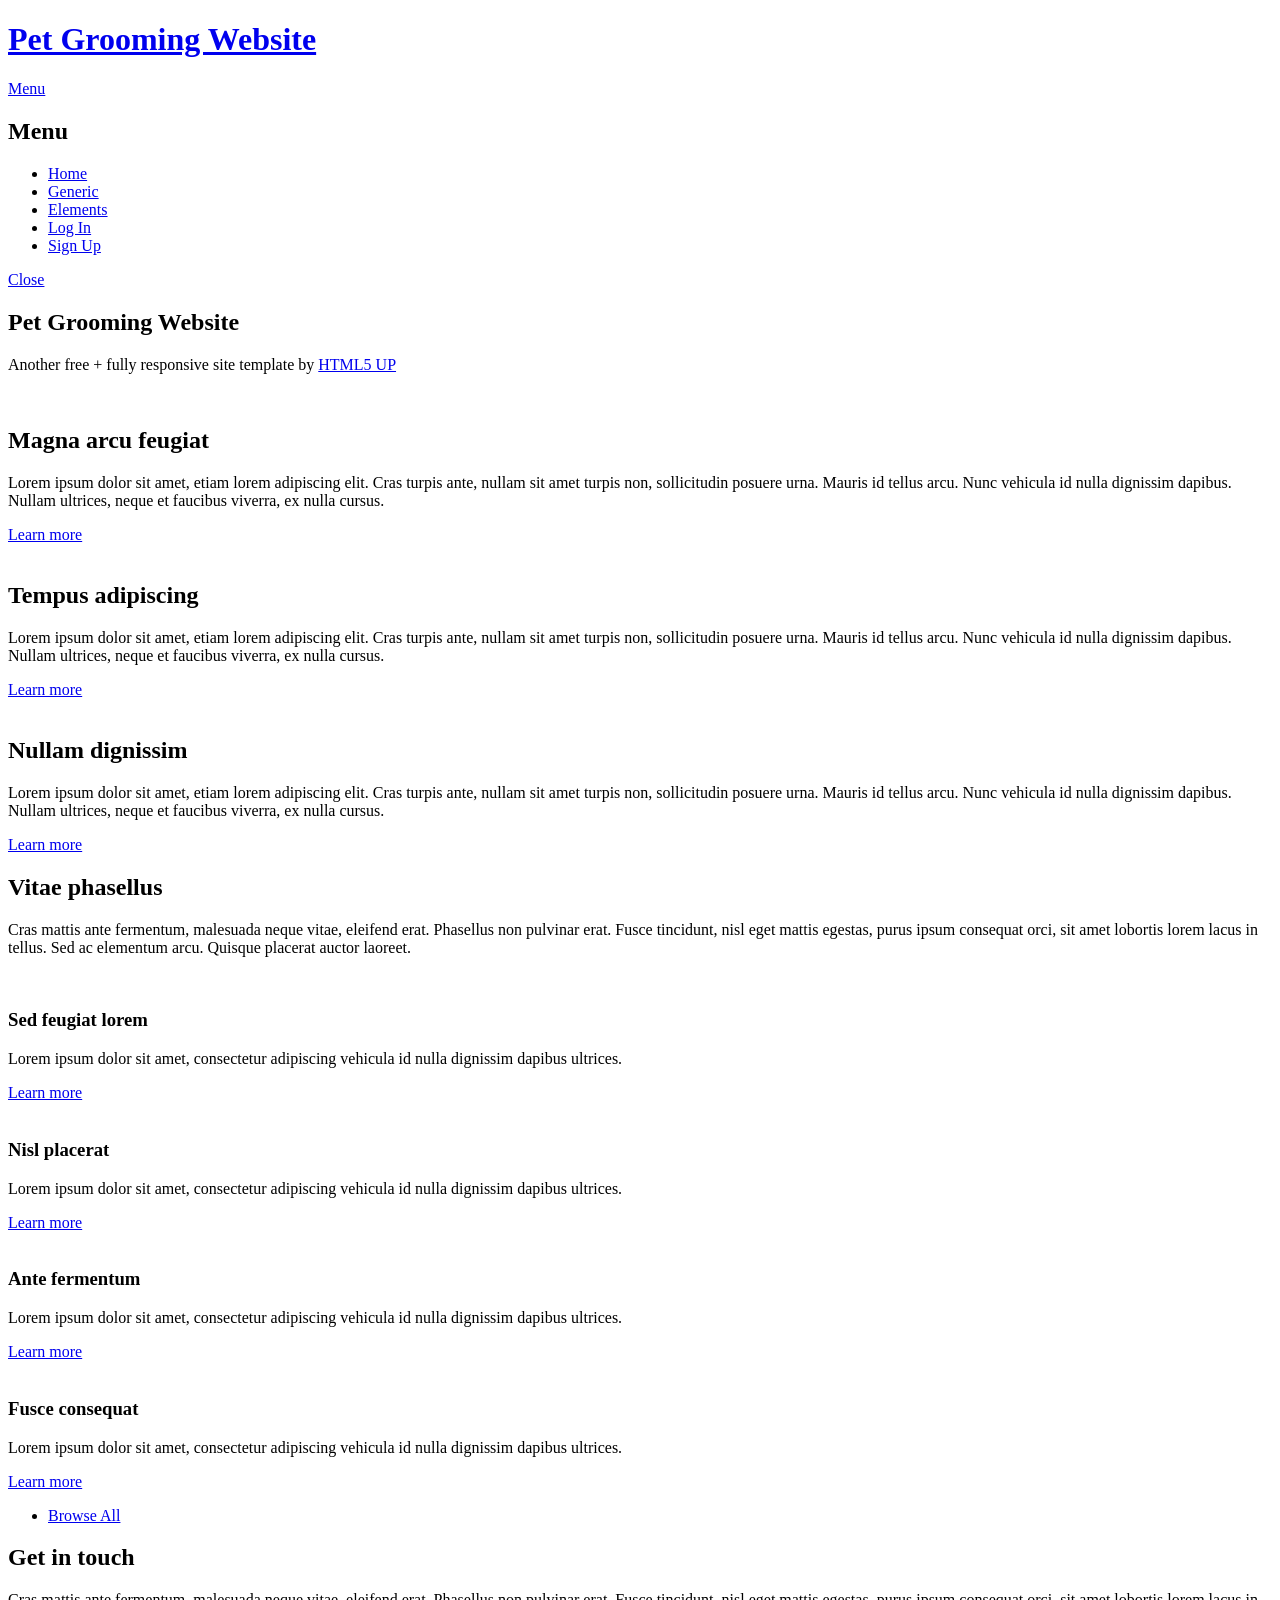
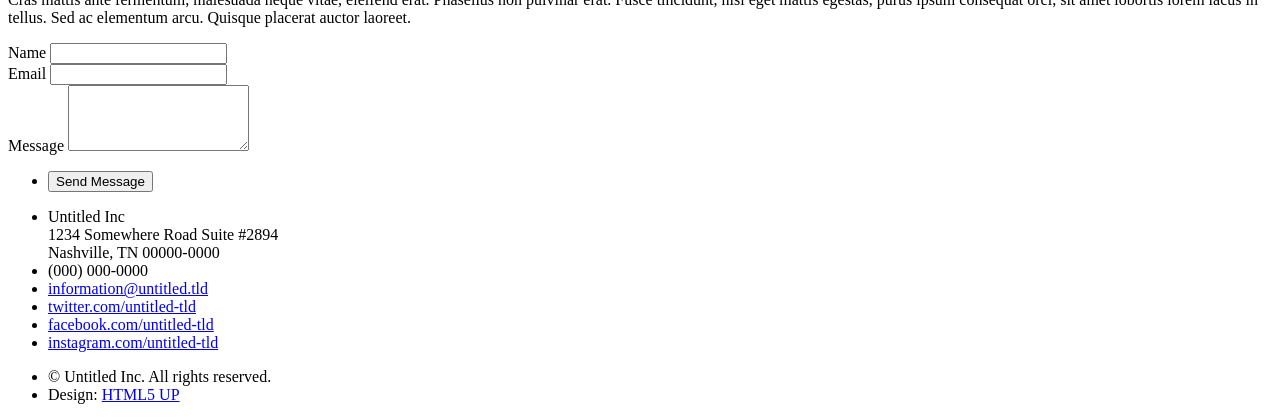
==== index.html @ aaccf882 "changing website from golf blog to pet grooming" ====
<!DOCTYPE HTML>
<!--
	Solid State by HTML5 UP
	html5up.net | @ajlkn
	Free for personal and commercial use under the CCA 3.0 license (html5up.net/license)
-->
<html>
	<head>
		<title>Pet Grooming Website</title>
		<meta charset="utf-8" />
		<meta name="viewport" content="width=device-width, initial-scale=1, user-scalable=no" />
		<link rel="stylesheet" href="assets/css/main.css" />
		<noscript><link rel="stylesheet" href="assets/css/noscript.css" /></noscript>
	</head>
	<body class="is-preload">

		<!-- Page Wrapper -->
			<div id="page-wrapper">

				<!-- Header -->
					<header id="header" class="alt">
						<h1><a href="index.html">Pet Grooming Website</a></h1>
						<nav>
							<a href="#menu">Menu</a>
						</nav>
					</header>

				<!-- Menu -->
					<nav id="menu">
						<div class="inner">
							<h2>Menu</h2>
							<ul class="links">
								<li><a href="index.html">Home</a></li>
								<li><a href="generic.html">Generic</a></li>
								<li><a href="elements.html">Elements</a></li>
								<li><a href="#">Log In</a></li>
								<li><a href="#">Sign Up</a></li>
							</ul>
							<a href="#" class="close">Close</a>
						</div>
					</nav>

				<!-- Banner -->
					<section id="banner">
						<div class="inner">
							<div class="logo"><span class="icon fa-gem"></span></div>
							<h2>Pet Grooming Website</h2>
							<p>Another free + fully responsive site template by <a href="http://html5up.net">HTML5 UP</a></p>
						</div>
					</section>

				<!-- Wrapper -->
					<section id="wrapper">

						<!-- One -->
							<section id="one" class="wrapper spotlight style1">
								<div class="inner">
									<a href="#" class="image"><img src="images/pic01.jpg" alt="" /></a>
									<div class="content">
										<h2 class="major">Magna arcu feugiat</h2>
										<p>Lorem ipsum dolor sit amet, etiam lorem adipiscing elit. Cras turpis ante, nullam sit amet turpis non, sollicitudin posuere urna. Mauris id tellus arcu. Nunc vehicula id nulla dignissim dapibus. Nullam ultrices, neque et faucibus viverra, ex nulla cursus.</p>
										<a href="#" class="special">Learn more</a>
									</div>
								</div>
							</section>

						<!-- Two -->
							<section id="two" class="wrapper alt spotlight style2">
								<div class="inner">
									<a href="#" class="image"><img src="images/pic02.jpg" alt="" /></a>
									<div class="content">
										<h2 class="major">Tempus adipiscing</h2>
										<p>Lorem ipsum dolor sit amet, etiam lorem adipiscing elit. Cras turpis ante, nullam sit amet turpis non, sollicitudin posuere urna. Mauris id tellus arcu. Nunc vehicula id nulla dignissim dapibus. Nullam ultrices, neque et faucibus viverra, ex nulla cursus.</p>
										<a href="#" class="special">Learn more</a>
									</div>
								</div>
							</section>

						<!-- Three -->
							<section id="three" class="wrapper spotlight style3">
								<div class="inner">
									<a href="#" class="image"><img src="images/pic03.jpg" alt="" /></a>
									<div class="content">
										<h2 class="major">Nullam dignissim</h2>
										<p>Lorem ipsum dolor sit amet, etiam lorem adipiscing elit. Cras turpis ante, nullam sit amet turpis non, sollicitudin posuere urna. Mauris id tellus arcu. Nunc vehicula id nulla dignissim dapibus. Nullam ultrices, neque et faucibus viverra, ex nulla cursus.</p>
										<a href="#" class="special">Learn more</a>
									</div>
								</div>
							</section>

						<!-- Four -->
							<section id="four" class="wrapper alt style1">
								<div class="inner">
									<h2 class="major">Vitae phasellus</h2>
									<p>Cras mattis ante fermentum, malesuada neque vitae, eleifend erat. Phasellus non pulvinar erat. Fusce tincidunt, nisl eget mattis egestas, purus ipsum consequat orci, sit amet lobortis lorem lacus in tellus. Sed ac elementum arcu. Quisque placerat auctor laoreet.</p>
									<section class="features">
										<article>
											<a href="#" class="image"><img src="images/pic04.jpg" alt="" /></a>
											<h3 class="major">Sed feugiat lorem</h3>
											<p>Lorem ipsum dolor sit amet, consectetur adipiscing vehicula id nulla dignissim dapibus ultrices.</p>
											<a href="#" class="special">Learn more</a>
										</article>
										<article>
											<a href="#" class="image"><img src="images/pic05.jpg" alt="" /></a>
											<h3 class="major">Nisl placerat</h3>
											<p>Lorem ipsum dolor sit amet, consectetur adipiscing vehicula id nulla dignissim dapibus ultrices.</p>
											<a href="#" class="special">Learn more</a>
										</article>
										<article>
											<a href="#" class="image"><img src="images/pic06.jpg" alt="" /></a>
											<h3 class="major">Ante fermentum</h3>
											<p>Lorem ipsum dolor sit amet, consectetur adipiscing vehicula id nulla dignissim dapibus ultrices.</p>
											<a href="#" class="special">Learn more</a>
										</article>
										<article>
											<a href="#" class="image"><img src="images/pic07.jpg" alt="" /></a>
											<h3 class="major">Fusce consequat</h3>
											<p>Lorem ipsum dolor sit amet, consectetur adipiscing vehicula id nulla dignissim dapibus ultrices.</p>
											<a href="#" class="special">Learn more</a>
										</article>
									</section>
									<ul class="actions">
										<li><a href="#" class="button">Browse All</a></li>
									</ul>
								</div>
							</section>

					</section>

				<!-- Footer -->
					<section id="footer">
						<div class="inner">
							<h2 class="major">Get in touch</h2>
							<p>Cras mattis ante fermentum, malesuada neque vitae, eleifend erat. Phasellus non pulvinar erat. Fusce tincidunt, nisl eget mattis egestas, purus ipsum consequat orci, sit amet lobortis lorem lacus in tellus. Sed ac elementum arcu. Quisque placerat auctor laoreet.</p>
							<form method="post" action="#">
								<div class="fields">
									<div class="field">
										<label for="name">Name</label>
										<input type="text" name="name" id="name" />
									</div>
									<div class="field">
										<label for="email">Email</label>
										<input type="email" name="email" id="email" />
									</div>
									<div class="field">
										<label for="message">Message</label>
										<textarea name="message" id="message" rows="4"></textarea>
									</div>
								</div>
								<ul class="actions">
									<li><input type="submit" value="Send Message" /></li>
								</ul>
							</form>
							<ul class="contact">
								<li class="icon solid fa-home">
									Untitled Inc<br />
									1234 Somewhere Road Suite #2894<br />
									Nashville, TN 00000-0000
								</li>
								<li class="icon solid fa-phone">(000) 000-0000</li>
								<li class="icon solid fa-envelope"><a href="#">information@untitled.tld</a></li>
								<li class="icon brands fa-twitter"><a href="#">twitter.com/untitled-tld</a></li>
								<li class="icon brands fa-facebook-f"><a href="#">facebook.com/untitled-tld</a></li>
								<li class="icon brands fa-instagram"><a href="#">instagram.com/untitled-tld</a></li>
							</ul>
							<ul class="copyright">
								<li>&copy; Untitled Inc. All rights reserved.</li><li>Design: <a href="http://html5up.net">HTML5 UP</a></li>
							</ul>
						</div>
					</section>

			</div>

		<!-- Scripts -->
			<script src="assets/js/jquery.min.js"></script>
			<script src="assets/js/jquery.scrollex.min.js"></script>
			<script src="assets/js/browser.min.js"></script>
			<script src="assets/js/breakpoints.min.js"></script>
			<script src="assets/js/util.js"></script>
			<script src="assets/js/main.js"></script>

	</body>
</html>
---- assets/css/main.css ----
@import url(fontawesome-all.min.css);
@import url("https://fonts.googleapis.com/css?family=Raleway:200,700|Source+Sans+Pro:300,600,300italic,600italic");

/*
	Solid State by HTML5 UP
	html5up.net | @ajlkn
	Free for personal and commercial use under the CCA 3.0 license (html5up.net/license)
*/

html, body, div, span, applet, object,
iframe, h1, h2, h3, h4, h5, h6, p, blockquote,
pre, a, abbr, acronym, address, big, cite,
code, del, dfn, em, img, ins, kbd, q, s, samp,
small, strike, strong, sub, sup, tt, var, b,
u, i, center, dl, dt, dd, ol, ul, li, fieldset,
form, label, legend, table, caption, tbody,
tfoot, thead, tr, th, td, article, aside,
canvas, details, embed, figure, figcaption,
footer, header, hgroup, menu, nav, output, ruby,
section, summary, time, mark, audio, video {
	margin: 0;
	padding: 0;
	border: 0;
	font-size: 100%;
	font: inherit;
	vertical-align: baseline;}

article, aside, details, figcaption, figure,
footer, header, hgroup, menu, nav, section {
	display: block;}

body {
	line-height: 1;
}

ol, ul {
	list-style: none;
}

blockquote, q {
	quotes: none;
}

	blockquote:before, blockquote:after, q:before, q:after {
		content: '';
		content: none;
	}

table {
	border-collapse: collapse;
	border-spacing: 0;
}

body {
	-webkit-text-size-adjust: none;
}

mark {
	background-color: transparent;
	color: inherit;
}

input::-moz-focus-inner {
	border: 0;
	padding: 0;
}

input, select, textarea {
	-moz-appearance: none;
	-webkit-appearance: none;
	-ms-appearance: none;
	appearance: none;
}

/* Basic */

	@-ms-viewport {
		width: device-width;
	}

	body {
		-ms-overflow-style: scrollbar;
	}

	@media screen and (max-width: 480px) {

		html, body {
			min-width: 320px;
		}

	}

	html {
		box-sizing: border-box;
	}

	*, *:before, *:after {
		box-sizing: inherit;
	}

	body {
		background-color: #2e3141;
		background-image: linear-gradient(to top, rgba(46, 49, 65, 0.8), rgba(46, 49, 65, 0.8)), url("../../images/bg.jpg");
		background-size: auto, cover;
		background-attachment: fixed, fixed;
		background-position: center, center;
	}

		body.is-preload *, body.is-preload *:before, body.is-preload *:after {
			-moz-animation: none !important;
			-webkit-animation: none !important;
			-ms-animation: none !important;
			animation: none !important;
			-moz-transition: none !important;
			-webkit-transition: none !important;
			-ms-transition: none !important;
			transition: none !important;
		}

/* Type */

	body, input, select, textarea {
		color: #ffffff;
		font-family: "Source Sans Pro", Helvetica, sans-serif;
		font-size: 16.5pt;
		font-weight: 300;
		line-height: 1.65;
	}

		@media screen and (max-width: 1680px) {

			body, input, select, textarea {
				font-size: 13pt;
			}

		}

		@media screen and (max-width: 1280px) {

			body, input, select, textarea {
				font-size: 12pt;
			}

		}

		@media screen and (max-width: 980px) {

			body, input, select, textarea {
				font-size: 12pt;
			}

		}

		@media screen and (max-width: 736px) {

			body, input, select, textarea {
				font-size: 12pt;
			}

		}

		@media screen and (max-width: 480px) {

			body, input, select, textarea {
				font-size: 12pt;
			}

		}

	a {
		-moz-transition: color 0.2s ease-in-out, border-bottom-color 0.2s ease-in-out;
		-webkit-transition: color 0.2s ease-in-out, border-bottom-color 0.2s ease-in-out;
		-ms-transition: color 0.2s ease-in-out, border-bottom-color 0.2s ease-in-out;
		transition: color 0.2s ease-in-out, border-bottom-color 0.2s ease-in-out;
		border-bottom: dotted 1px rgba(255, 255, 255, 0.35);
		color: #ffffff;
		text-decoration: none;
	}

		a:hover {
			border-bottom-color: transparent;
			color: #ffffff !important;
		}

		a.special:not(.button) {
			text-decoration: none;
			border-bottom: 0;
			display: block;
			font-family: Raleway, Helvetica, sans-serif;
			font-size: 0.8em;
			font-weight: 700;
			letter-spacing: 0.1em;
			margin: 0 0 2em 0;
			text-transform: uppercase;
		}

			a.special:not(.button):before {
				-moz-osx-font-smoothing: grayscale;
				-webkit-font-smoothing: antialiased;
				display: inline-block;
				font-style: normal;
				font-variant: normal;
				text-rendering: auto;
				line-height: 1;
				text-transform: none !important;
				font-family: 'Font Awesome 5 Free';
				font-weight: 900;
			}

			a.special:not(.button):before {
				-moz-transition: background-color 0.2s ease-in-out;
				-webkit-transition: background-color 0.2s ease-in-out;
				-ms-transition: background-color 0.2s ease-in-out;
				transition: background-color 0.2s ease-in-out;
				border-radius: 100%;
				border: solid 2px rgba(255, 255, 255, 0.125);
				content: '\f105';
				display: inline-block;
				font-size: 1.25em;
				height: 2em;
				line-height: 1.75em;
				margin-right: 0.85em;
				text-align: center;
				text-indent: 0.15em;
				vertical-align: middle;
				width: 2em;
			}

			a.special:not(.button):hover:before {
				background-color: rgba(255, 255, 255, 0.025);
			}

			a.special:not(.button):active:before {
				background-color: rgba(255, 255, 255, 0.075);
			}

	strong, b {
		color: #ffffff;
		font-weight: 600;
	}

	em, i {
		font-style: italic;
	}

	p {
		margin: 0 0 2em 0;
	}

	h1, h2, h3, h4, h5, h6 {
		color: #ffffff;
		font-family: Raleway, Helvetica, sans-serif;
		font-weight: 700;
		letter-spacing: 0.1em;
		margin: 0 0 1em 0;
		text-transform: uppercase;
	}

		h1 a, h2 a, h3 a, h4 a, h5 a, h6 a {
			color: inherit;
			text-decoration: none;
			border-bottom: 0;
		}

		h1 span, h2 span, h3 span, h4 span, h5 span, h6 span {
			font-weight: 200;
		}

		h1.major, h2.major, h3.major, h4.major, h5.major, h6.major {
			padding-bottom: 1em;
			border-bottom: solid 2px rgba(255, 255, 255, 0.125);
		}

	h2 {
		font-size: 1.2em;
	}

	h3 {
		font-size: 0.9em;
	}

	h4 {
		font-size: 0.7em;
	}

	h5 {
		font-size: 0.7em;
	}

	h6 {
		font-size: 0.7em;
	}

	@media screen and (max-width: 736px) {

		h2 {
			font-size: 1em;
		}

		h3 {
			font-size: 0.8em;
		}

	}

	sub {
		font-size: 0.8em;
		position: relative;
		top: 0.5em;
	}

	sup {
		font-size: 0.8em;
		position: relative;
		top: -0.5em;
	}

	blockquote {
		border-left: solid 4px rgba(255, 255, 255, 0.125);
		font-style: italic;
		margin: 0 0 2em 0;
		padding: 0.5em 0 0.5em 2em;
	}

	code {
		background: rgba(255, 255, 255, 0.025);
		border-radius: 5px;
		border: solid 2px rgba(255, 255, 255, 0.125);
		font-family: "Courier New", monospace;
		font-size: 0.9em;
		margin: 0 0.25em;
		padding: 0.25em 0.65em;
	}

	pre {
		-webkit-overflow-scrolling: touch;
		font-family: "Courier New", monospace;
		font-size: 0.9em;
		margin: 0 0 2em 0;
	}

		pre code {
			display: block;
			line-height: 1.75em;
			padding: 1em 1.5em;
			overflow-x: auto;
		}

	hr {
		border: 0;
		border-bottom: solid 2px rgba(255, 255, 255, 0.125);
		margin: 2.5em 0;
	}

		hr.major {
			margin: 4em 0;
		}

	.align-left {
		text-align: left;
	}

	.align-center {
		text-align: center;
	}

	.align-right {
		text-align: right;
	}

/* Row */

	.row {
		display: flex;
		flex-wrap: wrap;
		box-sizing: border-box;
		align-items: stretch;
	}

		.row > * {
			box-sizing: border-box;
		}

		.row.gtr-uniform > * > :last-child {
			margin-bottom: 0;
		}

		.row.aln-left {
			justify-content: flex-start;
		}

		.row.aln-center {
			justify-content: center;
		}

		.row.aln-right {
			justify-content: flex-end;
		}

		.row.aln-top {
			align-items: flex-start;
		}

		.row.aln-middle {
			align-items: center;
		}

		.row.aln-bottom {
			align-items: flex-end;
		}

		.row > .imp {
			order: -1;
		}

		.row > .col-1 {
			width: 8.33333%;
		}

		.row > .off-1 {
			margin-left: 8.33333%;
		}

		.row > .col-2 {
			width: 16.66667%;
		}

		.row > .off-2 {
			margin-left: 16.66667%;
		}

		.row > .col-3 {
			width: 25%;
		}

		.row > .off-3 {
			margin-left: 25%;
		}

		.row > .col-4 {
			width: 33.33333%;
		}

		.row > .off-4 {
			margin-left: 33.33333%;
		}

		.row > .col-5 {
			width: 41.66667%;
		}

		.row > .off-5 {
			margin-left: 41.66667%;
		}

		.row > .col-6 {
			width: 50%;
		}

		.row > .off-6 {
			margin-left: 50%;
		}

		.row > .col-7 {
			width: 58.33333%;
		}

		.row > .off-7 {
			margin-left: 58.33333%;
		}

		.row > .col-8 {
			width: 66.66667%;
		}

		.row > .off-8 {
			margin-left: 66.66667%;
		}

		.row > .col-9 {
			width: 75%;
		}

		.row > .off-9 {
			margin-left: 75%;
		}

		.row > .col-10 {
			width: 83.33333%;
		}

		.row > .off-10 {
			margin-left: 83.33333%;
		}

		.row > .col-11 {
			width: 91.66667%;
		}

		.row > .off-11 {
			margin-left: 91.66667%;
		}

		.row > .col-12 {
			width: 100%;
		}

		.row > .off-12 {
			margin-left: 100%;
		}

		.row.gtr-0 {
			margin-top: 0;
			margin-left: 0em;
		}

			.row.gtr-0 > * {
				padding: 0 0 0 0em;
			}

			.row.gtr-0.gtr-uniform {
				margin-top: 0em;
			}

				.row.gtr-0.gtr-uniform > * {
					padding-top: 0em;
				}

		.row.gtr-25 {
			margin-top: 0;
			margin-left: -0.4375em;
		}

			.row.gtr-25 > * {
				padding: 0 0 0 0.4375em;
			}

			.row.gtr-25.gtr-uniform {
				margin-top: -0.4375em;
			}

				.row.gtr-25.gtr-uniform > * {
					padding-top: 0.4375em;
				}

		.row.gtr-50 {
			margin-top: 0;
			margin-left: -0.875em;
		}

			.row.gtr-50 > * {
				padding: 0 0 0 0.875em;
			}

			.row.gtr-50.gtr-uniform {
				margin-top: -0.875em;
			}

				.row.gtr-50.gtr-uniform > * {
					padding-top: 0.875em;
				}

		.row {
			margin-top: 0;
			margin-left: -1.75em;
		}

			.row > * {
				padding: 0 0 0 1.75em;
			}

			.row.gtr-uniform {
				margin-top: -1.75em;
			}

				.row.gtr-uniform > * {
					padding-top: 1.75em;
				}

		.row.gtr-150 {
			margin-top: 0;
			margin-left: -2.625em;
		}

			.row.gtr-150 > * {
				padding: 0 0 0 2.625em;
			}

			.row.gtr-150.gtr-uniform {
				margin-top: -2.625em;
			}

				.row.gtr-150.gtr-uniform > * {
					padding-top: 2.625em;
				}

		.row.gtr-200 {
			margin-top: 0;
			margin-left: -3.5em;
		}

			.row.gtr-200 > * {
				padding: 0 0 0 3.5em;
			}

			.row.gtr-200.gtr-uniform {
				margin-top: -3.5em;
			}

				.row.gtr-200.gtr-uniform > * {
					padding-top: 3.5em;
				}

		@media screen and (max-width: 1680px) {

			.row {
				display: flex;
				flex-wrap: wrap;
				box-sizing: border-box;
				align-items: stretch;
			}

				.row > * {
					box-sizing: border-box;
				}

				.row.gtr-uniform > * > :last-child {
					margin-bottom: 0;
				}

				.row.aln-left {
					justify-content: flex-start;
				}

				.row.aln-center {
					justify-content: center;
				}

				.row.aln-right {
					justify-content: flex-end;
				}

				.row.aln-top {
					align-items: flex-start;
				}

				.row.aln-middle {
					align-items: center;
				}

				.row.aln-bottom {
					align-items: flex-end;
				}

				.row > .imp-xlarge {
					order: -1;
				}

				.row > .col-1-xlarge {
					width: 8.33333%;
				}

				.row > .off-1-xlarge {
					margin-left: 8.33333%;
				}

				.row > .col-2-xlarge {
					width: 16.66667%;
				}

				.row > .off-2-xlarge {
					margin-left: 16.66667%;
				}

				.row > .col-3-xlarge {
					width: 25%;
				}

				.row > .off-3-xlarge {
					margin-left: 25%;
				}

				.row > .col-4-xlarge {
					width: 33.33333%;
				}

				.row > .off-4-xlarge {
					margin-left: 33.33333%;
				}

				.row > .col-5-xlarge {
					width: 41.66667%;
				}

				.row > .off-5-xlarge {
					margin-left: 41.66667%;
				}

				.row > .col-6-xlarge {
					width: 50%;
				}

				.row > .off-6-xlarge {
					margin-left: 50%;
				}

				.row > .col-7-xlarge {
					width: 58.33333%;
				}

				.row > .off-7-xlarge {
					margin-left: 58.33333%;
				}

				.row > .col-8-xlarge {
					width: 66.66667%;
				}

				.row > .off-8-xlarge {
					margin-left: 66.66667%;
				}

				.row > .col-9-xlarge {
					width: 75%;
				}

				.row > .off-9-xlarge {
					margin-left: 75%;
				}

				.row > .col-10-xlarge {
					width: 83.33333%;
				}

				.row > .off-10-xlarge {
					margin-left: 83.33333%;
				}

				.row > .col-11-xlarge {
					width: 91.66667%;
				}

				.row > .off-11-xlarge {
					margin-left: 91.66667%;
				}

				.row > .col-12-xlarge {
					width: 100%;
				}

				.row > .off-12-xlarge {
					margin-left: 100%;
				}

				.row.gtr-0 {
					margin-top: 0;
					margin-left: 0em;
				}

					.row.gtr-0 > * {
						padding: 0 0 0 0em;
					}

					.row.gtr-0.gtr-uniform {
						margin-top: 0em;
					}

						.row.gtr-0.gtr-uniform > * {
							padding-top: 0em;
						}

				.row.gtr-25 {
					margin-top: 0;
					margin-left: -0.4375em;
				}

					.row.gtr-25 > * {
						padding: 0 0 0 0.4375em;
					}

					.row.gtr-25.gtr-uniform {
						margin-top: -0.4375em;
					}

						.row.gtr-25.gtr-uniform > * {
							padding-top: 0.4375em;
						}

				.row.gtr-50 {
					margin-top: 0;
					margin-left: -0.875em;
				}

					.row.gtr-50 > * {
						padding: 0 0 0 0.875em;
					}

					.row.gtr-50.gtr-uniform {
						margin-top: -0.875em;
					}

						.row.gtr-50.gtr-uniform > * {
							padding-top: 0.875em;
						}

				.row {
					margin-top: 0;
					margin-left: -1.75em;
				}

					.row > * {
						padding: 0 0 0 1.75em;
					}

					.row.gtr-uniform {
						margin-top: -1.75em;
					}

						.row.gtr-uniform > * {
							padding-top: 1.75em;
						}

				.row.gtr-150 {
					margin-top: 0;
					margin-left: -2.625em;
				}

					.row.gtr-150 > * {
						padding: 0 0 0 2.625em;
					}

					.row.gtr-150.gtr-uniform {
						margin-top: -2.625em;
					}

						.row.gtr-150.gtr-uniform > * {
							padding-top: 2.625em;
						}

				.row.gtr-200 {
					margin-top: 0;
					margin-left: -3.5em;
				}

					.row.gtr-200 > * {
						padding: 0 0 0 3.5em;
					}

					.row.gtr-200.gtr-uniform {
						margin-top: -3.5em;
					}

						.row.gtr-200.gtr-uniform > * {
							padding-top: 3.5em;
						}

		}

		@media screen and (max-width: 1280px) {

			.row {
				display: flex;
				flex-wrap: wrap;
				box-sizing: border-box;
				align-items: stretch;
			}

				.row > * {
					box-sizing: border-box;
				}

				.row.gtr-uniform > * > :last-child {
					margin-bottom: 0;
				}

				.row.aln-left {
					justify-content: flex-start;
				}

				.row.aln-center {
					justify-content: center;
				}

				.row.aln-right {
					justify-content: flex-end;
				}

				.row.aln-top {
					align-items: flex-start;
				}

				.row.aln-middle {
					align-items: center;
				}

				.row.aln-bottom {
					align-items: flex-end;
				}

				.row > .imp-large {
					order: -1;
				}

				.row > .col-1-large {
					width: 8.33333%;
				}

				.row > .off-1-large {
					margin-left: 8.33333%;
				}

				.row > .col-2-large {
					width: 16.66667%;
				}

				.row > .off-2-large {
					margin-left: 16.66667%;
				}

				.row > .col-3-large {
					width: 25%;
				}

				.row > .off-3-large {
					margin-left: 25%;
				}

				.row > .col-4-large {
					width: 33.33333%;
				}

				.row > .off-4-large {
					margin-left: 33.33333%;
				}

				.row > .col-5-large {
					width: 41.66667%;
				}

				.row > .off-5-large {
					margin-left: 41.66667%;
				}

				.row > .col-6-large {
					width: 50%;
				}

				.row > .off-6-large {
					margin-left: 50%;
				}

				.row > .col-7-large {
					width: 58.33333%;
				}

				.row > .off-7-large {
					margin-left: 58.33333%;
				}

				.row > .col-8-large {
					width: 66.66667%;
				}

				.row > .off-8-large {
					margin-left: 66.66667%;
				}

				.row > .col-9-large {
					width: 75%;
				}

				.row > .off-9-large {
					margin-left: 75%;
				}

				.row > .col-10-large {
					width: 83.33333%;
				}

				.row > .off-10-large {
					margin-left: 83.33333%;
				}

				.row > .col-11-large {
					width: 91.66667%;
				}

				.row > .off-11-large {
					margin-left: 91.66667%;
				}

				.row > .col-12-large {
					width: 100%;
				}

				.row > .off-12-large {
					margin-left: 100%;
				}

				.row.gtr-0 {
					margin-top: 0;
					margin-left: 0em;
				}

					.row.gtr-0 > * {
						padding: 0 0 0 0em;
					}

					.row.gtr-0.gtr-uniform {
						margin-top: 0em;
					}

						.row.gtr-0.gtr-uniform > * {
							padding-top: 0em;
						}

				.row.gtr-25 {
					margin-top: 0;
					margin-left: -0.4375em;
				}

					.row.gtr-25 > * {
						padding: 0 0 0 0.4375em;
					}

					.row.gtr-25.gtr-uniform {
						margin-top: -0.4375em;
					}

						.row.gtr-25.gtr-uniform > * {
							padding-top: 0.4375em;
						}

				.row.gtr-50 {
					margin-top: 0;
					margin-left: -0.875em;
				}

					.row.gtr-50 > * {
						padding: 0 0 0 0.875em;
					}

					.row.gtr-50.gtr-uniform {
						margin-top: -0.875em;
					}

						.row.gtr-50.gtr-uniform > * {
							padding-top: 0.875em;
						}

				.row {
					margin-top: 0;
					margin-left: -1.75em;
				}

					.row > * {
						padding: 0 0 0 1.75em;
					}

					.row.gtr-uniform {
						margin-top: -1.75em;
					}

						.row.gtr-uniform > * {
							padding-top: 1.75em;
						}

				.row.gtr-150 {
					margin-top: 0;
					margin-left: -2.625em;
				}

					.row.gtr-150 > * {
						padding: 0 0 0 2.625em;
					}

					.row.gtr-150.gtr-uniform {
						margin-top: -2.625em;
					}

						.row.gtr-150.gtr-uniform > * {
							padding-top: 2.625em;
						}

				.row.gtr-200 {
					margin-top: 0;
					margin-left: -3.5em;
				}

					.row.gtr-200 > * {
						padding: 0 0 0 3.5em;
					}

					.row.gtr-200.gtr-uniform {
						margin-top: -3.5em;
					}

						.row.gtr-200.gtr-uniform > * {
							padding-top: 3.5em;
						}

		}

		@media screen and (max-width: 980px) {

			.row {
				display: flex;
				flex-wrap: wrap;
				box-sizing: border-box;
				align-items: stretch;
			}

				.row > * {
					box-sizing: border-box;
				}

				.row.gtr-uniform > * > :last-child {
					margin-bottom: 0;
				}

				.row.aln-left {
					justify-content: flex-start;
				}

				.row.aln-center {
					justify-content: center;
				}

				.row.aln-right {
					justify-content: flex-end;
				}

				.row.aln-top {
					align-items: flex-start;
				}

				.row.aln-middle {
					align-items: center;
				}

				.row.aln-bottom {
					align-items: flex-end;
				}

				.row > .imp-medium {
					order: -1;
				}

				.row > .col-1-medium {
					width: 8.33333%;
				}

				.row > .off-1-medium {
					margin-left: 8.33333%;
				}

				.row > .col-2-medium {
					width: 16.66667%;
				}

				.row > .off-2-medium {
					margin-left: 16.66667%;
				}

				.row > .col-3-medium {
					width: 25%;
				}

				.row > .off-3-medium {
					margin-left: 25%;
				}

				.row > .col-4-medium {
					width: 33.33333%;
				}

				.row > .off-4-medium {
					margin-left: 33.33333%;
				}

				.row > .col-5-medium {
					width: 41.66667%;
				}

				.row > .off-5-medium {
					margin-left: 41.66667%;
				}

				.row > .col-6-medium {
					width: 50%;
				}

				.row > .off-6-medium {
					margin-left: 50%;
				}

				.row > .col-7-medium {
					width: 58.33333%;
				}

				.row > .off-7-medium {
					margin-left: 58.33333%;
				}

				.row > .col-8-medium {
					width: 66.66667%;
				}

				.row > .off-8-medium {
					margin-left: 66.66667%;
				}

				.row > .col-9-medium {
					width: 75%;
				}

				.row > .off-9-medium {
					margin-left: 75%;
				}

				.row > .col-10-medium {
					width: 83.33333%;
				}

				.row > .off-10-medium {
					margin-left: 83.33333%;
				}

				.row > .col-11-medium {
					width: 91.66667%;
				}

				.row > .off-11-medium {
					margin-left: 91.66667%;
				}

				.row > .col-12-medium {
					width: 100%;
				}

				.row > .off-12-medium {
					margin-left: 100%;
				}

				.row.gtr-0 {
					margin-top: 0;
					margin-left: 0em;
				}

					.row.gtr-0 > * {
						padding: 0 0 0 0em;
					}

					.row.gtr-0.gtr-uniform {
						margin-top: 0em;
					}

						.row.gtr-0.gtr-uniform > * {
							padding-top: 0em;
						}

				.row.gtr-25 {
					margin-top: 0;
					margin-left: -0.4375em;
				}

					.row.gtr-25 > * {
						padding: 0 0 0 0.4375em;
					}

					.row.gtr-25.gtr-uniform {
						margin-top: -0.4375em;
					}

						.row.gtr-25.gtr-uniform > * {
							padding-top: 0.4375em;
						}

				.row.gtr-50 {
					margin-top: 0;
					margin-left: -0.875em;
				}

					.row.gtr-50 > * {
						padding: 0 0 0 0.875em;
					}

					.row.gtr-50.gtr-uniform {
						margin-top: -0.875em;
					}

						.row.gtr-50.gtr-uniform > * {
							padding-top: 0.875em;
						}

				.row {
					margin-top: 0;
					margin-left: -1.75em;
				}

					.row > * {
						padding: 0 0 0 1.75em;
					}

					.row.gtr-uniform {
						margin-top: -1.75em;
					}

						.row.gtr-uniform > * {
							padding-top: 1.75em;
						}

				.row.gtr-150 {
					margin-top: 0;
					margin-left: -2.625em;
				}

					.row.gtr-150 > * {
						padding: 0 0 0 2.625em;
					}

					.row.gtr-150.gtr-uniform {
						margin-top: -2.625em;
					}

						.row.gtr-150.gtr-uniform > * {
							padding-top: 2.625em;
						}

				.row.gtr-200 {
					margin-top: 0;
					margin-left: -3.5em;
				}

					.row.gtr-200 > * {
						padding: 0 0 0 3.5em;
					}

					.row.gtr-200.gtr-uniform {
						margin-top: -3.5em;
					}

						.row.gtr-200.gtr-uniform > * {
							padding-top: 3.5em;
						}

		}

		@media screen and (max-width: 736px) {

			.row {
				display: flex;
				flex-wrap: wrap;
				box-sizing: border-box;
				align-items: stretch;
			}

				.row > * {
					box-sizing: border-box;
				}

				.row.gtr-uniform > * > :last-child {
					margin-bottom: 0;
				}

				.row.aln-left {
					justify-content: flex-start;
				}

				.row.aln-center {
					justify-content: center;
				}

				.row.aln-right {
					justify-content: flex-end;
				}

				.row.aln-top {
					align-items: flex-start;
				}

				.row.aln-middle {
					align-items: center;
				}

				.row.aln-bottom {
					align-items: flex-end;
				}

				.row > .imp-small {
					order: -1;
				}

				.row > .col-1-small {
					width: 8.33333%;
				}

				.row > .off-1-small {
					margin-left: 8.33333%;
				}

				.row > .col-2-small {
					width: 16.66667%;
				}

				.row > .off-2-small {
					margin-left: 16.66667%;
				}

				.row > .col-3-small {
					width: 25%;
				}

				.row > .off-3-small {
					margin-left: 25%;
				}

				.row > .col-4-small {
					width: 33.33333%;
				}

				.row > .off-4-small {
					margin-left: 33.33333%;
				}

				.row > .col-5-small {
					width: 41.66667%;
				}

				.row > .off-5-small {
					margin-left: 41.66667%;
				}

				.row > .col-6-small {
					width: 50%;
				}

				.row > .off-6-small {
					margin-left: 50%;
				}

				.row > .col-7-small {
					width: 58.33333%;
				}

				.row > .off-7-small {
					margin-left: 58.33333%;
				}

				.row > .col-8-small {
					width: 66.66667%;
				}

				.row > .off-8-small {
					margin-left: 66.66667%;
				}

				.row > .col-9-small {
					width: 75%;
				}

				.row > .off-9-small {
					margin-left: 75%;
				}

				.row > .col-10-small {
					width: 83.33333%;
				}

				.row > .off-10-small {
					margin-left: 83.33333%;
				}

				.row > .col-11-small {
					width: 91.66667%;
				}

				.row > .off-11-small {
					margin-left: 91.66667%;
				}

				.row > .col-12-small {
					width: 100%;
				}

				.row > .off-12-small {
					margin-left: 100%;
				}

				.row.gtr-0 {
					margin-top: 0;
					margin-left: 0em;
				}

					.row.gtr-0 > * {
						padding: 0 0 0 0em;
					}

					.row.gtr-0.gtr-uniform {
						margin-top: 0em;
					}

						.row.gtr-0.gtr-uniform > * {
							padding-top: 0em;
						}

				.row.gtr-25 {
					margin-top: 0;
					margin-left: -0.3125em;
				}

					.row.gtr-25 > * {
						padding: 0 0 0 0.3125em;
					}

					.row.gtr-25.gtr-uniform {
						margin-top: -0.3125em;
					}

						.row.gtr-25.gtr-uniform > * {
							padding-top: 0.3125em;
						}

				.row.gtr-50 {
					margin-top: 0;
					margin-left: -0.625em;
				}

					.row.gtr-50 > * {
						padding: 0 0 0 0.625em;
					}

					.row.gtr-50.gtr-uniform {
						margin-top: -0.625em;
					}

						.row.gtr-50.gtr-uniform > * {
							padding-top: 0.625em;
						}

				.row {
					margin-top: 0;
					margin-left: -1.25em;
				}

					.row > * {
						padding: 0 0 0 1.25em;
					}

					.row.gtr-uniform {
						margin-top: -1.25em;
					}

						.row.gtr-uniform > * {
							padding-top: 1.25em;
						}

				.row.gtr-150 {
					margin-top: 0;
					margin-left: -1.875em;
				}

					.row.gtr-150 > * {
						padding: 0 0 0 1.875em;
					}

					.row.gtr-150.gtr-uniform {
						margin-top: -1.875em;
					}

						.row.gtr-150.gtr-uniform > * {
							padding-top: 1.875em;
						}

				.row.gtr-200 {
					margin-top: 0;
					margin-left: -2.5em;
				}

					.row.gtr-200 > * {
						padding: 0 0 0 2.5em;
					}

					.row.gtr-200.gtr-uniform {
						margin-top: -2.5em;
					}

						.row.gtr-200.gtr-uniform > * {
							padding-top: 2.5em;
						}

		}

		@media screen and (max-width: 480px) {

			.row {
				display: flex;
				flex-wrap: wrap;
				box-sizing: border-box;
				align-items: stretch;
			}

				.row > * {
					box-sizing: border-box;
				}

				.row.gtr-uniform > * > :last-child {
					margin-bottom: 0;
				}

				.row.aln-left {
					justify-content: flex-start;
				}

				.row.aln-center {
					justify-content: center;
				}

				.row.aln-right {
					justify-content: flex-end;
				}

				.row.aln-top {
					align-items: flex-start;
				}

				.row.aln-middle {
					align-items: center;
				}

				.row.aln-bottom {
					align-items: flex-end;
				}

				.row > .imp-xsmall {
					order: -1;
				}

				.row > .col-1-xsmall {
					width: 8.33333%;
				}

				.row > .off-1-xsmall {
					margin-left: 8.33333%;
				}

				.row > .col-2-xsmall {
					width: 16.66667%;
				}

				.row > .off-2-xsmall {
					margin-left: 16.66667%;
				}

				.row > .col-3-xsmall {
					width: 25%;
				}

				.row > .off-3-xsmall {
					margin-left: 25%;
				}

				.row > .col-4-xsmall {
					width: 33.33333%;
				}

				.row > .off-4-xsmall {
					margin-left: 33.33333%;
				}

				.row > .col-5-xsmall {
					width: 41.66667%;
				}

				.row > .off-5-xsmall {
					margin-left: 41.66667%;
				}

				.row > .col-6-xsmall {
					width: 50%;
				}

				.row > .off-6-xsmall {
					margin-left: 50%;
				}

				.row > .col-7-xsmall {
					width: 58.33333%;
				}

				.row > .off-7-xsmall {
					margin-left: 58.33333%;
				}

				.row > .col-8-xsmall {
					width: 66.66667%;
				}

				.row > .off-8-xsmall {
					margin-left: 66.66667%;
				}

				.row > .col-9-xsmall {
					width: 75%;
				}

				.row > .off-9-xsmall {
					margin-left: 75%;
				}

				.row > .col-10-xsmall {
					width: 83.33333%;
				}

				.row > .off-10-xsmall {
					margin-left: 83.33333%;
				}

				.row > .col-11-xsmall {
					width: 91.66667%;
				}

				.row > .off-11-xsmall {
					margin-left: 91.66667%;
				}

				.row > .col-12-xsmall {
					width: 100%;
				}

				.row > .off-12-xsmall {
					margin-left: 100%;
				}

				.row.gtr-0 {
					margin-top: 0;
					margin-left: 0em;
				}

					.row.gtr-0 > * {
						padding: 0 0 0 0em;
					}

					.row.gtr-0.gtr-uniform {
						margin-top: 0em;
					}

						.row.gtr-0.gtr-uniform > * {
							padding-top: 0em;
						}

				.row.gtr-25 {
					margin-top: 0;
					margin-left: -0.3125em;
				}

					.row.gtr-25 > * {
						padding: 0 0 0 0.3125em;
					}

					.row.gtr-25.gtr-uniform {
						margin-top: -0.3125em;
					}

						.row.gtr-25.gtr-uniform > * {
							padding-top: 0.3125em;
						}

				.row.gtr-50 {
					margin-top: 0;
					margin-left: -0.625em;
				}

					.row.gtr-50 > * {
						padding: 0 0 0 0.625em;
					}

					.row.gtr-50.gtr-uniform {
						margin-top: -0.625em;
					}

						.row.gtr-50.gtr-uniform > * {
							padding-top: 0.625em;
						}

				.row {
					margin-top: 0;
					margin-left: -1.25em;
				}

					.row > * {
						padding: 0 0 0 1.25em;
					}

					.row.gtr-uniform {
						margin-top: -1.25em;
					}

						.row.gtr-uniform > * {
							padding-top: 1.25em;
						}

				.row.gtr-150 {
					margin-top: 0;
					margin-left: -1.875em;
				}

					.row.gtr-150 > * {
						padding: 0 0 0 1.875em;
					}

					.row.gtr-150.gtr-uniform {
						margin-top: -1.875em;
					}

						.row.gtr-150.gtr-uniform > * {
							padding-top: 1.875em;
						}

				.row.gtr-200 {
					margin-top: 0;
					margin-left: -2.5em;
				}

					.row.gtr-200 > * {
						padding: 0 0 0 2.5em;
					}

					.row.gtr-200.gtr-uniform {
						margin-top: -2.5em;
					}

						.row.gtr-200.gtr-uniform > * {
							padding-top: 2.5em;
						}

		}

		@media screen and (max-width: 360px) {

			.row {
				display: flex;
				flex-wrap: wrap;
				box-sizing: border-box;
				align-items: stretch;
			}

				.row > * {
					box-sizing: border-box;
				}

				.row.gtr-uniform > * > :last-child {
					margin-bottom: 0;
				}

				.row.aln-left {
					justify-content: flex-start;
				}

				.row.aln-center {
					justify-content: center;
				}

				.row.aln-right {
					justify-content: flex-end;
				}

				.row.aln-top {
					align-items: flex-start;
				}

				.row.aln-middle {
					align-items: center;
				}

				.row.aln-bottom {
					align-items: flex-end;
				}

				.row > .imp-xxsmall {
					order: -1;
				}

				.row > .col-1-xxsmall {
					width: 8.33333%;
				}

				.row > .off-1-xxsmall {
					margin-left: 8.33333%;
				}

				.row > .col-2-xxsmall {
					width: 16.66667%;
				}

				.row > .off-2-xxsmall {
					margin-left: 16.66667%;
				}

				.row > .col-3-xxsmall {
					width: 25%;
				}

				.row > .off-3-xxsmall {
					margin-left: 25%;
				}

				.row > .col-4-xxsmall {
					width: 33.33333%;
				}

				.row > .off-4-xxsmall {
					margin-left: 33.33333%;
				}

				.row > .col-5-xxsmall {
					width: 41.66667%;
				}

				.row > .off-5-xxsmall {
					margin-left: 41.66667%;
				}

				.row > .col-6-xxsmall {
					width: 50%;
				}

				.row > .off-6-xxsmall {
					margin-left: 50%;
				}

				.row > .col-7-xxsmall {
					width: 58.33333%;
				}

				.row > .off-7-xxsmall {
					margin-left: 58.33333%;
				}

				.row > .col-8-xxsmall {
					width: 66.66667%;
				}

				.row > .off-8-xxsmall {
					margin-left: 66.66667%;
				}

				.row > .col-9-xxsmall {
					width: 75%;
				}

				.row > .off-9-xxsmall {
					margin-left: 75%;
				}

				.row > .col-10-xxsmall {
					width: 83.33333%;
				}

				.row > .off-10-xxsmall {
					margin-left: 83.33333%;
				}

				.row > .col-11-xxsmall {
					width: 91.66667%;
				}

				.row > .off-11-xxsmall {
					margin-left: 91.66667%;
				}

				.row > .col-12-xxsmall {
					width: 100%;
				}

				.row > .off-12-xxsmall {
					margin-left: 100%;
				}

				.row.gtr-0 {
					margin-top: 0;
					margin-left: 0em;
				}

					.row.gtr-0 > * {
						padding: 0 0 0 0em;
					}

					.row.gtr-0.gtr-uniform {
						margin-top: 0em;
					}

						.row.gtr-0.gtr-uniform > * {
							padding-top: 0em;
						}

				.row.gtr-25 {
					margin-top: 0;
					margin-left: -0.3125em;
				}

					.row.gtr-25 > * {
						padding: 0 0 0 0.3125em;
					}

					.row.gtr-25.gtr-uniform {
						margin-top: -0.3125em;
					}

						.row.gtr-25.gtr-uniform > * {
							padding-top: 0.3125em;
						}

				.row.gtr-50 {
					margin-top: 0;
					margin-left: -0.625em;
				}

					.row.gtr-50 > * {
						padding: 0 0 0 0.625em;
					}

					.row.gtr-50.gtr-uniform {
						margin-top: -0.625em;
					}

						.row.gtr-50.gtr-uniform > * {
							padding-top: 0.625em;
						}

				.row {
					margin-top: 0;
					margin-left: -1.25em;
				}

					.row > * {
						padding: 0 0 0 1.25em;
					}

					.row.gtr-uniform {
						margin-top: -1.25em;
					}

						.row.gtr-uniform > * {
							padding-top: 1.25em;
						}

				.row.gtr-150 {
					margin-top: 0;
					margin-left: -1.875em;
				}

					.row.gtr-150 > * {
						padding: 0 0 0 1.875em;
					}

					.row.gtr-150.gtr-uniform {
						margin-top: -1.875em;
					}

						.row.gtr-150.gtr-uniform > * {
							padding-top: 1.875em;
						}

				.row.gtr-200 {
					margin-top: 0;
					margin-left: -2.5em;
				}

					.row.gtr-200 > * {
						padding: 0 0 0 2.5em;
					}

					.row.gtr-200.gtr-uniform {
						margin-top: -2.5em;
					}

						.row.gtr-200.gtr-uniform > * {
							padding-top: 2.5em;
						}

		}

/* Section/Article */

	section.special, article.special {
		text-align: center;
	}

/* Form */

	form {
		margin: 0 0 2em 0;
	}

		form > :last-child {
			margin-bottom: 0;
		}

		form > .fields {
			display: -moz-flex;
			display: -webkit-flex;
			display: -ms-flex;
			display: flex;
			-moz-flex-wrap: wrap;
			-webkit-flex-wrap: wrap;
			-ms-flex-wrap: wrap;
			flex-wrap: wrap;
			width: calc(100% + 3em);
			margin: -1.5em 0 2em -1.5em;
		}

			form > .fields > .field {
				-moz-flex-grow: 0;
				-webkit-flex-grow: 0;
				-ms-flex-grow: 0;
				flex-grow: 0;
				-moz-flex-shrink: 0;
				-webkit-flex-shrink: 0;
				-ms-flex-shrink: 0;
				flex-shrink: 0;
				padding: 1.5em 0 0 1.5em;
				width: calc(100% - 1.5em);
			}

				form > .fields > .field.half {
					width: calc(50% - 0.75em);
				}

				form > .fields > .field.third {
					width: calc(100%/3 - 0.5em);
				}

				form > .fields > .field.quarter {
					width: calc(25% - 0.375em);
				}

		@media screen and (max-width: 480px) {

			form > .fields {
				width: calc(100% + 3em);
				margin: -1.5em 0 2em -1.5em;
			}

				form > .fields > .field {
					padding: 1.5em 0 0 1.5em;
					width: calc(100% - 1.5em);
				}

					form > .fields > .field.half {
						width: calc(100% - 1.5em);
					}

					form > .fields > .field.third {
						width: calc(100% - 1.5em);
					}

					form > .fields > .field.quarter {
						width: calc(100% - 1.5em);
					}

		}

	label {
		color: #ffffff;
		display: block;
		font-family: Raleway, Helvetica, sans-serif;
		font-size: 0.8em;
		font-weight: 700;
		letter-spacing: 0.1em;
		margin: 0 0 0.7em 0;
		text-transform: uppercase;
	}

	input[type="text"],
	input[type="password"],
	input[type="email"],
	input[type="tel"],
	select,
	textarea {
		-moz-appearance: none;
		-webkit-appearance: none;
		-ms-appearance: none;
		appearance: none;
		background: rgba(255, 255, 255, 0.025);
		border-radius: 5px;
		border: none;
		border: solid 2px rgba(255, 255, 255, 0.125);
		color: inherit;
		display: block;
		outline: 0;
		padding: 0 1em;
		text-decoration: none;
		width: 100%;
	}

		input[type="text"]:invalid,
		input[type="password"]:invalid,
		input[type="email"]:invalid,
		input[type="tel"]:invalid,
		select:invalid,
		textarea:invalid {
			box-shadow: none;
		}

		input[type="text"]:focus,
		input[type="password"]:focus,
		input[type="email"]:focus,
		input[type="tel"]:focus,
		select:focus,
		textarea:focus {
			border-color: #5b6ba6;
		}

	select {
		background-image: url("data:image/svg+xml;charset=utf8,%3Csvg xmlns='http://www.w3.org/2000/svg' width='40' height='40' preserveAspectRatio='none' viewBox='0 0 40 40'%3E%3Cpath d='M9.4,12.3l10.4,10.4l10.4-10.4c0.2-0.2,0.5-0.4,0.9-0.4c0.3,0,0.6,0.1,0.9,0.4l3.3,3.3c0.2,0.2,0.4,0.5,0.4,0.9 c0,0.4-0.1,0.6-0.4,0.9L20.7,31.9c-0.2,0.2-0.5,0.4-0.9,0.4c-0.3,0-0.6-0.1-0.9-0.4L4.3,17.3c-0.2-0.2-0.4-0.5-0.4-0.9 c0-0.4,0.1-0.6,0.4-0.9l3.3-3.3c0.2-0.2,0.5-0.4,0.9-0.4S9.1,12.1,9.4,12.3z' fill='rgba(255, 255, 255, 0.125)' /%3E%3C/svg%3E");
		background-size: 1.25rem;
		background-repeat: no-repeat;
		background-position: calc(100% - 1rem) center;
		height: 2.75em;
		padding-right: 2.75em;
		text-overflow: ellipsis;
	}

		select option {
			color: #ffffff;
			background: #2e3141;
		}

		select:focus::-ms-value {
			background-color: transparent;
		}

		select::-ms-expand {
			display: none;
		}

	input[type="text"],
	input[type="password"],
	input[type="email"],
	select {
		height: 2.75em;
	}

	textarea {
		padding: 0.75em 1em;
	}

	input[type="checkbox"],
	input[type="radio"] {
		-moz-appearance: none;
		-webkit-appearance: none;
		-ms-appearance: none;
		appearance: none;
		display: block;
		float: left;
		margin-right: -2em;
		opacity: 0;
		width: 1em;
		z-index: -1;
	}

		input[type="checkbox"] + label,
		input[type="radio"] + label {
			text-decoration: none;
			color: #ffffff;
			cursor: pointer;
			display: inline-block;
			font-size: 1em;
			font-family: "Source Sans Pro", Helvetica, sans-serif;
			text-transform: none;
			letter-spacing: 0;
			font-weight: 300;
			padding-left: 2.4em;
			padding-right: 0.75em;
			position: relative;
		}

			input[type="checkbox"] + label:before,
			input[type="radio"] + label:before {
				-moz-osx-font-smoothing: grayscale;
				-webkit-font-smoothing: antialiased;
				display: inline-block;
				font-style: normal;
				font-variant: normal;
				text-rendering: auto;
				line-height: 1;
				text-transform: none !important;
				font-family: 'Font Awesome 5 Free';
				font-weight: 900;
			}

			input[type="checkbox"] + label:before,
			input[type="radio"] + label:before {
				background: rgba(255, 255, 255, 0.025);
				border-radius: 5px;
				border: solid 2px rgba(255, 255, 255, 0.125);
				content: '';
				display: inline-block;
				font-size: 0.8em;
				height: 2.0625em;
				left: 0;
				line-height: 2.0625em;
				position: absolute;
				text-align: center;
				top: 0;
				width: 2.0625em;
			}

		input[type="checkbox"]:checked + label:before,
		input[type="radio"]:checked + label:before {
			background: #ffffff;
			border-color: #ffffff;
			content: '\f00c';
			color: #2e3141;
		}

		input[type="checkbox"]:focus + label:before,
		input[type="radio"]:focus + label:before {
			border-color: #4c5c96;
		}

	input[type="checkbox"] + label:before {
		border-radius: 5px;
	}

	input[type="radio"] + label:before {
		border-radius: 100%;
	}

	::-webkit-input-placeholder {
		color: rgba(255, 255, 255, 0.35) !important;
		opacity: 1.0;
	}

	:-moz-placeholder {
		color: rgba(255, 255, 255, 0.35) !important;
		opacity: 1.0;
	}

	::-moz-placeholder {
		color: rgba(255, 255, 255, 0.35) !important;
		opacity: 1.0;
	}

	:-ms-input-placeholder {
		color: rgba(255, 255, 255, 0.35) !important;
		opacity: 1.0;
	}

/* Box */

	.box {
		border-radius: 5px;
		border: solid 2px rgba(255, 255, 255, 0.125);
		margin-bottom: 2em;
		padding: 1.5em;
	}

		.box > :last-child,
		.box > :last-child > :last-child,
		.box > :last-child > :last-child > :last-child {
			margin-bottom: 0;
		}

		.box.alt {
			border: 0;
			border-radius: 0;
			padding: 0;
		}

/* Icon */

	.icon {
		text-decoration: none;
		border-bottom: none;
		position: relative;
	}

		.icon:before {
			-moz-osx-font-smoothing: grayscale;
			-webkit-font-smoothing: antialiased;
			display: inline-block;
			font-style: normal;
			font-variant: normal;
			text-rendering: auto;
			line-height: 1;
			text-transform: none !important;
			font-family: 'Font Awesome 5 Free';
			font-weight: 400;
		}

		.icon > .label {
			display: none;
		}

		.icon:before {
			line-height: inherit;
		}

		.icon.solid:before {
			font-weight: 900;
		}

		.icon.brands:before {
			font-family: 'Font Awesome 5 Brands';
		}

/* Image */

	.image {
		border-radius: 5px;
		border: 0;
		display: inline-block;
		position: relative;
	}

		.image img {
			border-radius: 5px;
			display: block;
		}

		.image.left, .image.right {
			max-width: 40%;
		}

			.image.left img, .image.right img {
				width: 100%;
			}

		.image.left {
			float: left;
			padding: 0 1.5em 1em 0;
			top: 0.25em;
		}

		.image.right {
			float: right;
			padding: 0 0 1em 1.5em;
			top: 0.25em;
		}

		.image.fit {
			display: block;
			margin: 0 0 2em 0;
			width: 100%;
		}

			.image.fit img {
				width: 100%;
			}

		.image.main {
			display: block;
			margin: 0 0 3em 0;
			width: 100%;
		}

			.image.main img {
				width: 100%;
			}

/* List */

	ol {
		list-style: decimal;
		margin: 0 0 2em 0;
		padding-left: 1.25em;
	}

		ol li {
			padding-left: 0.25em;
		}

	ul {
		list-style: disc;
		margin: 0 0 2em 0;
		padding-left: 1em;
	}

		ul li {
			padding-left: 0.5em;
		}

		ul.alt {
			list-style: none;
			padding-left: 0;
		}

			ul.alt li {
				border-top: solid 1px rgba(255, 255, 255, 0.125);
				padding: 0.5em 0;
			}

				ul.alt li:first-child {
					border-top: 0;
					padding-top: 0;
				}

	dl {
		margin: 0 0 2em 0;
	}

		dl dt {
			display: block;
			font-weight: 600;
			margin: 0 0 1em 0;
		}

		dl dd {
			margin-left: 2em;
		}

/* Actions */

	ul.actions {
		display: -moz-flex;
		display: -webkit-flex;
		display: -ms-flex;
		display: flex;
		cursor: default;
		list-style: none;
		margin-left: -1em;
		padding-left: 0;
	}

		ul.actions li {
			padding: 0 0 0 1em;
			vertical-align: middle;
		}

		ul.actions.special {
			-moz-justify-content: center;
			-webkit-justify-content: center;
			-ms-justify-content: center;
			justify-content: center;
			width: 100%;
			margin-left: 0;
		}

			ul.actions.special li:first-child {
				padding-left: 0;
			}

		ul.actions.stacked {
			-moz-flex-direction: column;
			-webkit-flex-direction: column;
			-ms-flex-direction: column;
			flex-direction: column;
			margin-left: 0;
		}

			ul.actions.stacked li {
				padding: 1.3em 0 0 0;
			}

				ul.actions.stacked li:first-child {
					padding-top: 0;
				}

		ul.actions.fit {
			width: calc(100% + 1em);
		}

			ul.actions.fit li {
				-moz-flex-grow: 1;
				-webkit-flex-grow: 1;
				-ms-flex-grow: 1;
				flex-grow: 1;
				-moz-flex-shrink: 1;
				-webkit-flex-shrink: 1;
				-ms-flex-shrink: 1;
				flex-shrink: 1;
				width: 100%;
			}

				ul.actions.fit li > * {
					width: 100%;
				}

			ul.actions.fit.stacked {
				width: 100%;
			}

		@media screen and (max-width: 480px) {

			ul.actions:not(.fixed) {
				-moz-flex-direction: column;
				-webkit-flex-direction: column;
				-ms-flex-direction: column;
				flex-direction: column;
				margin-left: 0;
				width: 100% !important;
			}

				ul.actions:not(.fixed) li {
					-moz-flex-grow: 1;
					-webkit-flex-grow: 1;
					-ms-flex-grow: 1;
					flex-grow: 1;
					-moz-flex-shrink: 1;
					-webkit-flex-shrink: 1;
					-ms-flex-shrink: 1;
					flex-shrink: 1;
					padding: 1em 0 0 0;
					text-align: center;
					width: 100%;
				}

					ul.actions:not(.fixed) li > * {
						width: 100%;
					}

					ul.actions:not(.fixed) li:first-child {
						padding-top: 0;
					}

					ul.actions:not(.fixed) li input[type="submit"],
					ul.actions:not(.fixed) li input[type="reset"],
					ul.actions:not(.fixed) li input[type="button"],
					ul.actions:not(.fixed) li button,
					ul.actions:not(.fixed) li .button {
						width: 100%;
					}

						ul.actions:not(.fixed) li input[type="submit"].icon:before,
						ul.actions:not(.fixed) li input[type="reset"].icon:before,
						ul.actions:not(.fixed) li input[type="button"].icon:before,
						ul.actions:not(.fixed) li button.icon:before,
						ul.actions:not(.fixed) li .button.icon:before {
							margin-left: -0.5rem;
						}

		}

/* Icons */

	ul.icons {
		cursor: default;
		list-style: none;
		padding-left: 0;
	}

		ul.icons li {
			display: inline-block;
			padding: 0 1em 0 0;
		}

			ul.icons li:last-child {
				padding-right: 0;
			}

			ul.icons li .icon:before {
				font-size: 1.25em;
			}

/* Contact */

	ul.contact {
		list-style: none;
		padding: 0;
	}

		ul.contact li {
			text-decoration: none;
			margin: 2.5em 0 0 0;
			padding: 0 0 0 3.25em;
			position: relative;
		}

			ul.contact li:before {
				-moz-osx-font-smoothing: grayscale;
				-webkit-font-smoothing: antialiased;
				display: inline-block;
				font-style: normal;
				font-variant: normal;
				text-rendering: auto;
				line-height: 1;
				text-transform: none !important;
				font-family: 'Font Awesome 5 Free';
				font-weight: 400;
			}

			ul.contact li:before {
				border-radius: 100%;
				border: solid 2px rgba(255, 255, 255, 0.125);
				display: inline-block;
				font-size: 0.8em;
				height: 2.5em;
				left: 0;
				line-height: 2.35em;
				position: absolute;
				text-align: center;
				top: 0;
				width: 2.5em;
			}

			ul.contact li:first-child {
				margin-top: 0;
			}

		@media screen and (max-width: 736px) {

			ul.contact li {
				margin: 1.5em 0 0 0;
			}

		}

/* Pagination */

	ul.pagination {
		cursor: default;
		list-style: none;
		padding-left: 0;
	}

		ul.pagination li {
			display: inline-block;
			padding-left: 0;
			vertical-align: middle;
		}

			ul.pagination li > .page {
				-moz-transition: background-color 0.2s ease-in-out, color 0.2s ease-in-out;
				-webkit-transition: background-color 0.2s ease-in-out, color 0.2s ease-in-out;
				-ms-transition: background-color 0.2s ease-in-out, color 0.2s ease-in-out;
				transition: background-color 0.2s ease-in-out, color 0.2s ease-in-out;
				border-bottom: 0;
				border-radius: 5px;
				display: inline-block;
				height: 1.5em;
				line-height: 1.5em;
				margin: 0 0.125em;
				min-width: 1.5em;
				padding: 0 0.5em;
				text-align: center;
			}

				ul.pagination li > .page:hover {
					background-color: rgba(255, 255, 255, 0.025);
				}

				ul.pagination li > .page.active {
					background-color: #4c5c96;
				}

			ul.pagination li:first-child {
				padding-right: 0.75em;
			}

			ul.pagination li:last-child {
				padding-left: 0.75em;
			}

		@media screen and (max-width: 480px) {

			ul.pagination li:nth-child(n+2):nth-last-child(n+2) {
				display: none;
			}

			ul.pagination li .button {
				width: 100%;
			}

			ul.pagination li:first-child {
				width: calc(50% - 2px);
				text-align: left;
				padding-right: 0.325em;
			}

			ul.pagination li:last-child {
				width: calc(50% - 2px);
				text-align: right;
				padding-left: 0.325em;
			}

		}

/* Table */

	.table-wrapper {
		-webkit-overflow-scrolling: touch;
		overflow-x: auto;
	}

	table {
		margin: 0 0 2em 0;
		width: 100%;
	}

		table tbody tr {
			border: solid 1px rgba(255, 255, 255, 0.125);
			border-left: 0;
			border-right: 0;
		}

			table tbody tr:nth-child(2n + 1) {
				background-color: rgba(255, 255, 255, 0.025);
			}

		table td {
			padding: 0.75em 0.75em;
		}

		table th {
			color: #ffffff;
			font-size: 0.9em;
			font-weight: 600;
			padding: 0 0.75em 0.75em 0.75em;
			text-align: left;
		}

		table thead {
			border-bottom: solid 2px rgba(255, 255, 255, 0.125);
		}

		table tfoot {
			border-top: solid 2px rgba(255, 255, 255, 0.125);
		}

		table.alt {
			border-collapse: separate;
		}

			table.alt tbody tr td {
				border: solid 1px rgba(255, 255, 255, 0.125);
				border-left-width: 0;
				border-top-width: 0;
			}

				table.alt tbody tr td:first-child {
					border-left-width: 1px;
				}

			table.alt tbody tr:first-child td {
				border-top-width: 1px;
			}

			table.alt thead {
				border-bottom: 0;
			}

			table.alt tfoot {
				border-top: 0;
			}

/* Button */

	input[type="submit"],
	input[type="reset"],
	input[type="button"],
	button,
	.button {
		-moz-appearance: none;
		-webkit-appearance: none;
		-ms-appearance: none;
		appearance: none;
		-moz-transition: background-color 0.2s ease-in-out;
		-webkit-transition: background-color 0.2s ease-in-out;
		-ms-transition: background-color 0.2s ease-in-out;
		transition: background-color 0.2s ease-in-out;
		background-color: transparent;
		border-radius: 5px;
		border: 0;
		box-shadow: inset 0 0 0 2px rgba(255, 255, 255, 0.125);
		color: #ffffff !important;
		cursor: pointer;
		display: inline-block;
		font-family: Raleway, Helvetica, sans-serif;
		font-size: 0.8em;
		font-weight: 700;
		height: 3.75em;
		letter-spacing: 0.1em;
		line-height: 3.75em;
		padding: 0 2.25em;
		text-align: center;
		text-decoration: none;
		text-transform: uppercase;
		white-space: nowrap;
	}

		input[type="submit"]:hover,
		input[type="reset"]:hover,
		input[type="button"]:hover,
		button:hover,
		.button:hover {
			background-color: rgba(255, 255, 255, 0.025);
		}

		input[type="submit"]:active,
		input[type="reset"]:active,
		input[type="button"]:active,
		button:active,
		.button:active {
			background-color: rgba(255, 255, 255, 0.075);
		}

		input[type="submit"].icon:before,
		input[type="reset"].icon:before,
		input[type="button"].icon:before,
		button.icon:before,
		.button.icon:before {
			margin-right: 0.5em;
			color: rgba(255, 255, 255, 0.35);
		}

		input[type="submit"].primary,
		input[type="reset"].primary,
		input[type="button"].primary,
		button.primary,
		.button.primary {
			background-color: #4c5c96;
			box-shadow: none;
		}

			input[type="submit"].primary:hover,
			input[type="reset"].primary:hover,
			input[type="button"].primary:hover,
			button.primary:hover,
			.button.primary:hover {
				background-color: #53639e;
			}

			input[type="submit"].primary:active,
			input[type="reset"].primary:active,
			input[type="button"].primary:active,
			button.primary:active,
			.button.primary:active {
				background-color: #45558d;
			}

			input[type="submit"].primary.icon:before,
			input[type="reset"].primary.icon:before,
			input[type="button"].primary.icon:before,
			button.primary.icon:before,
			.button.primary.icon:before {
				color: #7985b0;
			}

		input[type="submit"].fit,
		input[type="reset"].fit,
		input[type="button"].fit,
		button.fit,
		.button.fit {
			width: 100%;
		}

		input[type="submit"].small,
		input[type="reset"].small,
		input[type="button"].small,
		button.small,
		.button.small {
			font-size: 0.6em;
		}

		input[type="submit"].large,
		input[type="reset"].large,
		input[type="button"].large,
		button.large,
		.button.large {
			font-size: 1em;
		}

		input[type="submit"].disabled, input[type="submit"]:disabled,
		input[type="reset"].disabled,
		input[type="reset"]:disabled,
		input[type="button"].disabled,
		input[type="button"]:disabled,
		button.disabled,
		button:disabled,
		.button.disabled,
		.button:disabled {
			opacity: 0.25;
		}

		@media screen and (max-width: 480px) {

			input[type="submit"],
			input[type="reset"],
			input[type="button"],
			button,
			.button {
				padding: 0;
			}

		}

/* Features */

	.features {
		display: -moz-flex;
		display: -webkit-flex;
		display: -ms-flex;
		display: flex;
		-moz-flex-wrap: wrap;
		-webkit-flex-wrap: wrap;
		-ms-flex-wrap: wrap;
		flex-wrap: wrap;
		margin: 0 0 2em 0;
	}

		.features article {
			padding: 1.75em 1.75em 0.1em 1.75em ;
			background-color: #353849;
			border-radius: 5px;
			margin: 1.5em 3em 1.5em 0;
			width: calc(50% - 1.5em);
		}

			.features article:nth-child(2n) {
				margin-right: 0;
			}

			.features article .image {
				border-radius: 5px 5px 0 0;
				display: block;
				margin-bottom: 1.75em;
				margin-left: -1.75em;
				margin-top: -1.75em;
				position: relative;
				width: calc(100% + 3.5em);
			}

				.features article .image img {
					border-radius: 5px 5px 0 0;
					width: 100%;
				}

		@media screen and (max-width: 980px) {

			.features article {
				margin: 1em 2em 1em 0;
				width: calc(50% - 1em);
			}

		}

		@media screen and (max-width: 736px) {

			.features article {
				padding: 1.5em 1.5em 0.1em 1.5em ;
				margin: 0.875em 1.75em 0.875em 0;
				width: calc(50% - 0.875em - 1px);
			}

				.features article .image {
					margin-bottom: 1.5em;
					margin-left: -1.5em;
					margin-top: -1.5em;
					width: calc(100% + 3em);
				}

		}

		@media screen and (max-width: 480px) {

			.features {
				display: block;
			}

				.features article {
					width: 100%;
					margin: 0 0 2em 0 !important;
				}

		}

/* Header */

	#header {
		-moz-transition: background-color 0.2s ease-in-out;
		-webkit-transition: background-color 0.2s ease-in-out;
		-ms-transition: background-color 0.2s ease-in-out;
		transition: background-color 0.2s ease-in-out;
		background-color: rgba(53, 56, 73, 0.95);
		height: 3.5em;
		left: 0;
		line-height: 3.5em;
		padding: 0 1.25em;
		position: fixed;
		top: 0;
		width: 100%;
		z-index: 10000;
	}

		#header h1 {
			-moz-transition: opacity 0.2s ease-in-out, visibility 0.2s;
			-webkit-transition: opacity 0.2s ease-in-out, visibility 0.2s;
			-ms-transition: opacity 0.2s ease-in-out, visibility 0.2s;
			transition: opacity 0.2s ease-in-out, visibility 0.2s;
			border-bottom: 0;
			font-size: 0.8em;
			margin-bottom: 0;
			opacity: 1;
			visibility: visible;
		}

			#header h1 a {
				border: 0;
			}

		#header nav {
			font-family: Raleway, Helvetica, sans-serif;
			font-size: 0.8em;
			font-weight: 700;
			height: 3em;
			letter-spacing: 0.1em;
			line-height: 3em;
			position: absolute;
			right: 0.7em;
			text-transform: uppercase;
			top: 0.7em;
		}

			#header nav a {
				border: 0;
				display: inline-block;
				padding: 0 1em;
			}

				#header nav a:before {
					float: right;
					margin-left: 0.75em;
				}

				#header nav a[href="#menu"] {
					text-decoration: none;
					-moz-transition: background-color 0.2s ease-in-out;
					-webkit-transition: background-color 0.2s ease-in-out;
					-ms-transition: background-color 0.2s ease-in-out;
					transition: background-color 0.2s ease-in-out;
					border-radius: 5px;
					box-shadow: inset 0 0 0 2px rgba(255, 255, 255, 0.125);
					padding: 0 1.35em;
				}

					#header nav a[href="#menu"]:before {
						-moz-osx-font-smoothing: grayscale;
						-webkit-font-smoothing: antialiased;
						display: inline-block;
						font-style: normal;
						font-variant: normal;
						text-rendering: auto;
						line-height: 1;
						text-transform: none !important;
						font-family: 'Font Awesome 5 Free';
						font-weight: 900;
					}

					#header nav a[href="#menu"]:before {
						content: '\f0c9';
						line-height: inherit;
					}

					#header nav a[href="#menu"]:hover {
						background-color: rgba(255, 255, 255, 0.025);
					}

					#header nav a[href="#menu"]:active {
						background-color: rgba(255, 255, 255, 0.075);
					}

		#header.alt {
			background-color: transparent;
		}

			#header.alt h1 {
				opacity: 0;
				visibility: hidden;
			}

		@media screen and (max-width: 736px) {

			#header {
				height: 2.75em;
				line-height: 2.75em;
			}

				#header nav {
					top: 0;
					right: 0;
					height: inherit;
					line-height: inherit;
				}

					#header nav a {
						height: inherit;
						line-height: inherit;
					}

						#header nav a[href="#menu"] {
							box-shadow: none;
							padding: 0 1em;
							border-radius: 0;
						}

							#header nav a[href="#menu"]:hover, #header nav a[href="#menu"]:active {
								background-color: inherit;
							}

		}

		@media screen and (max-width: 480px) {

			#header nav a[href="#menu"] {
				width: 4em;
				white-space: nowrap;
				text-indent: 4em;
				position: relative;
			}

				#header nav a[href="#menu"]:before {
					width: inherit;
					position: absolute;
					top: 0;
					left: 0;
					text-indent: 0;
					text-align: right;
					margin-left: 0;
					padding-right: 1.25em;
				}

		}

/* Menu */

	#page-wrapper {
		-moz-transition: -moz-filter 0.25s ease;
		-webkit-transition: -webkit-filter 0.25s ease;
		-ms-transition: -ms-filter 0.25s ease;
		transition: filter 0.25s ease;
	}

	#menu {
		-moz-align-items: center;
		-webkit-align-items: center;
		-ms-align-items: center;
		align-items: center;
		display: -moz-flex;
		display: -webkit-flex;
		display: -ms-flex;
		display: flex;
		-moz-justify-content: center;
		-webkit-justify-content: center;
		-ms-justify-content: center;
		justify-content: center;
		pointer-events: none;
		-moz-transition: opacity 0.35s ease, visibility 0.35s;
		-webkit-transition: opacity 0.35s ease, visibility 0.35s;
		-ms-transition: opacity 0.35s ease, visibility 0.35s;
		transition: opacity 0.35s ease, visibility 0.35s;
		-moz-user-select: none;
		-webkit-user-select: none;
		-ms-user-select: none;
		user-select: none;
		-webkit-tap-highlight-color: rgba(0, 0, 0, 0);
		background: rgba(46, 49, 65, 0.8);
		cursor: default;
		height: 100%;
		left: 0;
		opacity: 0;
		position: fixed;
		text-align: center;
		top: 0;
		visibility: hidden;
		width: 100%;
	}

		#menu .inner {
			padding: 2.5em 1.5em 0.5em 1.5em ;
			-moz-transform: translateY(0.5em);
			-webkit-transform: translateY(0.5em);
			-ms-transform: translateY(0.5em);
			transform: translateY(0.5em);
			-moz-transition: opacity 0.35s ease, -moz-transform 0.35s ease;
			-webkit-transition: opacity 0.35s ease, -webkit-transform 0.35s ease;
			-ms-transition: opacity 0.35s ease, -ms-transform 0.35s ease;
			transition: opacity 0.35s ease, transform 0.35s ease;
			-webkit-overflow-scrolling: touch;
			background: #4c5c96;
			border-radius: 5px;
			display: block;
			max-width: 100%;
			opacity: 0;
			position: relative;
			width: 18em;
		}

		#menu h2 {
			border-bottom: solid 2px rgba(255, 255, 255, 0.125);
			padding-bottom: 1em;
		}

		#menu .close {
			background-image: url("images/close.svg");
			background-position: 75% 25%;
			background-repeat: no-repeat;
			background-size: 2em 2em;
			border: 0;
			content: '';
			display: block;
			height: 4em;
			overflow: hidden;
			position: absolute;
			right: 0;
			text-align: center;
			text-indent: 4em;
			top: 0;
			width: 4em;
		}

		#menu .links {
			list-style: none;
			margin-bottom: 1.5em;
			padding: 0;
		}

			#menu .links li {
				padding: 0;
			}

				#menu .links li a {
					border-radius: 5px;
					border: 0;
					display: block;
					font-family: Raleway, Helvetica, sans-serif;
					font-size: 0.8em;
					font-weight: 200;
					letter-spacing: 0.1em;
					line-height: 1.85em;
					padding: 0.75em 0;
					text-transform: uppercase;
				}

					#menu .links li a:hover {
						background: #45558d;
					}

		@media screen and (max-width: 736px) {

			#menu .inner {
				max-height: 100%;
				overflow-y: auto;
				overflow-x: hidden;
			}

				#menu .inner .close {
					background-size: 1.5em 1.5em;
				}

		}

	body.is-menu-visible #page-wrapper {
		-moz-filter: blur(1.5px);
		-webkit-filter: blur(1.5px);
		-ms-filter: blur(1.5px);
		filter: blur(1.5px);
	}

	body.is-menu-visible #menu {
		pointer-events: auto;
		opacity: 1;
		visibility: visible;
	}

		body.is-menu-visible #menu .inner {
			-moz-transform: translateY(0);
			-webkit-transform: translateY(0);
			-ms-transform: translateY(0);
			transform: translateY(0);
			opacity: 1;
		}

/* Banner */

	#banner {
		padding: 10em 0 4.75em 0 ;
	}

		#banner .inner {
			margin: 0 auto;
			width: 55em;
		}

		#banner .logo {
			-moz-transition: opacity 2s ease, -moz-transform 1s ease;
			-webkit-transition: opacity 2s ease, -webkit-transform 1s ease;
			-ms-transition: opacity 2s ease, -ms-transform 1s ease;
			transition: opacity 2s ease, transform 1s ease;
			-moz-transform: translateY(0);
			-webkit-transform: translateY(0);
			-ms-transform: translateY(0);
			transform: translateY(0);
			opacity: 1;
			margin: 0 0 1.3em 0;
		}

			#banner .logo .icon {
				border-radius: 100%;
				border: solid 2px rgba(255, 255, 255, 0.125);
				cursor: default;
				display: inline-block;
				font-size: 2em;
				height: 2.25em;
				line-height: 2.25em;
				text-align: center;
				width: 2.25em;
			}

		#banner h2 {
			-moz-transition: opacity 0.5s ease, -moz-transform 0.5s ease, -moz-filter 0.25s ease;
			-webkit-transition: opacity 0.5s ease, -webkit-transform 0.5s ease, -webkit-filter 0.25s ease;
			-ms-transition: opacity 0.5s ease, -ms-transform 0.5s ease, -ms-filter 0.25s ease;
			transition: opacity 0.5s ease, transform 0.5s ease, filter 0.25s ease;
			-moz-transform: translateX(0);
			-webkit-transform: translateX(0);
			-ms-transform: translateX(0);
			transform: translateX(0);
			-moz-transition-delay: 0.65s;
			-webkit-transition-delay: 0.65s;
			-ms-transition-delay: 0.65s;
			transition-delay: 0.65s;
			-moz-filter: blur(0);
			-webkit-filter: blur(0);
			-ms-filter: blur(0);
			filter: blur(0);
			opacity: 1;
			border-bottom: solid 2px rgba(255, 255, 255, 0.125);
			font-size: 2.25em;
			margin-bottom: 0.8em;
			padding-bottom: 0.4em;
		}

		#banner p {
			-moz-transition: opacity 0.5s ease, -moz-transform 0.5s ease, -moz-filter 0.25s ease;
			-webkit-transition: opacity 0.5s ease, -webkit-transform 0.5s ease, -webkit-filter 0.25s ease;
			-ms-transition: opacity 0.5s ease, -ms-transform 0.5s ease, -ms-filter 0.25s ease;
			transition: opacity 0.5s ease, transform 0.5s ease, filter 0.25s ease;
			-moz-transform: translateX(0);
			-webkit-transform: translateX(0);
			-ms-transform: translateX(0);
			transform: translateX(0);
			-moz-transition-delay: 0.8s;
			-webkit-transition-delay: 0.8s;
			-ms-transition-delay: 0.8s;
			transition-delay: 0.8s;
			-moz-filter: blur(0);
			-webkit-filter: blur(0);
			-ms-filter: blur(0);
			filter: blur(0);
			opacity: 1;
			font-family: Raleway, Helvetica, sans-serif;
			font-size: 1em;
			font-weight: 200;
			letter-spacing: 0.1em;
			line-height: 2;
			text-transform: uppercase;
		}

		@media screen and (max-width: 1280px) {

			#banner {
				padding: 7em 0 8.25em 0 ;
				background-color: #2e3141;
				background-image: linear-gradient(to top, rgba(46, 49, 65, 0.8), rgba(46, 49, 65, 0.8)), url("../../images/bg.jpg");
				background-size: auto, cover;
				background-position: center, center;
				margin-bottom: -6.5em;
			}

		}

		@media screen and (max-width: 980px) {

			#banner {
				padding: 12em 3em 12.375em 3em ;
				margin-bottom: -4.75em;
			}

				#banner .inner {
					width: 100%;
				}

		}

		@media screen and (max-width: 736px) {

			#banner {
				padding: 5em 2em 4.25em 2em ;
				margin-bottom: -2.5em;
			}

				#banner .logo {
					margin: 0 0 1em 0;
				}

					#banner .logo .icon {
						font-size: 1.5em;
					}

				#banner h2 {
					font-size: 1.5em;
				}

				#banner p {
					font-size: 0.8em;
				}

		}

		body.is-preload #banner .logo {
			-moz-transform: translateY(0.5em);
			-webkit-transform: translateY(0.5em);
			-ms-transform: translateY(0.5em);
			transform: translateY(0.5em);
			opacity: 0;
		}

		body.is-preload #banner h2 {
			opacity: 0;
			-moz-transform: translateX(0.25em);
			-webkit-transform: translateX(0.25em);
			-ms-transform: translateX(0.25em);
			transform: translateX(0.25em);
			-moz-filter: blur(2px);
			-webkit-filter: blur(2px);
			-ms-filter: blur(2px);
			filter: blur(2px);
		}

		body.is-preload #banner p {
			opacity: 0;
			-moz-transform: translateX(0.5em);
			-webkit-transform: translateX(0.5em);
			-ms-transform: translateX(0.5em);
			transform: translateX(0.5em);
			-moz-filter: blur(2px);
			-webkit-filter: blur(2px);
			-ms-filter: blur(2px);
			filter: blur(2px);
		}

/* Wrapper */

	#wrapper > header {
		padding: 11em 0 2.25em 0 ;
	}

		#wrapper > header .inner {
			margin: 0 auto;
			width: 55em;
		}

		#wrapper > header h2 {
			border-bottom: solid 2px rgba(255, 255, 255, 0.125);
			font-size: 2em;
			margin-bottom: 0.8em;
			padding-bottom: 0.4em;
		}

		#wrapper > header p {
			font-family: Raleway, Helvetica, sans-serif;
			font-size: 1em;
			font-weight: 200;
			letter-spacing: 0.1em;
			line-height: 2;
			text-transform: uppercase;
		}

	@media screen and (max-width: 1280px) {

		#wrapper > header {
			padding: 9em 0 6.25em 0 ;
			background-color: #2e3141;
			background-image: linear-gradient(to top, rgba(46, 49, 65, 0.8), rgba(46, 49, 65, 0.8)), url("../../images/bg.jpg");
			background-size: auto, cover;
			background-position: center, 0% 30%;
			margin-bottom: -6.5em;
		}

	}

	@media screen and (max-width: 980px) {

		#wrapper > header {
			padding: 11em 3em 7.375em 3em ;
			background-size: auto, cover;
			background-position: center, 0% 0%;
			margin-bottom: -4.75em;
		}

			#wrapper > header .inner {
				width: 100%;
			}

	}

	@media screen and (max-width: 736px) {

		#wrapper > header {
			padding: 6.5em 2em 3em 2em ;
			background-size: auto, 125%;
			margin-bottom: -2.5em;
		}

			#wrapper > header h2 {
				font-size: 1.25em;
			}

			#wrapper > header p {
				font-size: 0.8em;
			}

	}

	.wrapper {
		background-color: #2e3141;
		margin: 6.5em 0;
		position: relative;
	}

		.wrapper:before, .wrapper:after {
			background-image: url("data:image/svg+xml;charset=utf8,%3Csvg xmlns='http://www.w3.org/2000/svg' width='100' height='100' viewBox='0 0 100 100' preserveAspectRatio='none'%3E%3Cpolygon points='0,100 100,0 100,100' style='fill:%232e3141%3B' /%3E%3C/svg%3E");
		}

		.wrapper:before {
			box-shadow: inset 0 -1px 0 0 #2e3141, 0 1px 0 0 #2e3141;
		}

		.wrapper:after {
			box-shadow: inset 0 -1px 0 0 #2e3141, 0 1px 0 0 #2e3141;
		}

		.wrapper:before, .wrapper:after {
			background-repeat: no-repeat;
			background-size: 100% 100%;
			content: '';
			display: block;
			height: 6.5em;
			position: absolute;
			width: 100%;
		}

		.wrapper:before {
			left: 0;
			top: -6.5em;
		}

		.wrapper:after {
			-moz-transform: scaleY(-1);
			-webkit-transform: scaleY(-1);
			-ms-transform: scaleY(-1);
			transform: scaleY(-1);
			bottom: -6.5em;
			left: 0;
		}

		.wrapper.alt:before {
			-moz-transform: scaleX(-1);
			-webkit-transform: scaleX(-1);
			-ms-transform: scaleX(-1);
			transform: scaleX(-1);
		}

		.wrapper.alt:after {
			-moz-transform: scaleY(-1) scaleX(-1);
			-webkit-transform: scaleY(-1) scaleX(-1);
			-ms-transform: scaleY(-1) scaleX(-1);
			transform: scaleY(-1) scaleX(-1);
		}

		.wrapper .inner {
			padding: 3em 0 1em 0 ;
			margin: 0 auto;
			width: 55em;
		}

		.wrapper.style2 {
			background-color: #353849;
		}

			.wrapper.style2:before, .wrapper.style2:after {
				background-image: url("data:image/svg+xml;charset=utf8,%3Csvg xmlns='http://www.w3.org/2000/svg' width='100' height='100' viewBox='0 0 100 100' preserveAspectRatio='none'%3E%3Cpolygon points='0,100 100,0 100,100' style='fill:%23353849%3B' /%3E%3C/svg%3E");
			}

			.wrapper.style2:before {
				box-shadow: inset 0 -1px 0 0 #353849, 0 1px 0 0 #353849;
			}

			.wrapper.style2:after {
				box-shadow: inset 0 -1px 0 0 #353849, 0 1px 0 0 #353849;
			}

		.wrapper.style3 {
			background-color: #3d4051;
		}

			.wrapper.style3:before, .wrapper.style3:after {
				background-image: url("data:image/svg+xml;charset=utf8,%3Csvg xmlns='http://www.w3.org/2000/svg' width='100' height='100' viewBox='0 0 100 100' preserveAspectRatio='none'%3E%3Cpolygon points='0,100 100,0 100,100' style='fill:%233d4051%3B' /%3E%3C/svg%3E");
			}

			.wrapper.style3:before {
				box-shadow: inset 0 -1px 0 0 #3d4051, 0 1px 0 0 #3d4051;
			}

			.wrapper.style3:after {
				box-shadow: inset 0 -1px 0 0 #3d4051, 0 1px 0 0 #3d4051;
			}

		.wrapper.style4 {
			background-color: #454858;
		}

			.wrapper.style4:before, .wrapper.style4:after {
				background-image: url("data:image/svg+xml;charset=utf8,%3Csvg xmlns='http://www.w3.org/2000/svg' width='100' height='100' viewBox='0 0 100 100' preserveAspectRatio='none'%3E%3Cpolygon points='0,100 100,0 100,100' style='fill:%23454858%3B' /%3E%3C/svg%3E");
			}

			.wrapper.style4:before {
				box-shadow: inset 0 -1px 0 0 #454858, 0 1px 0 0 #454858;
			}

			.wrapper.style4:after {
				box-shadow: inset 0 -1px 0 0 #454858, 0 1px 0 0 #454858;
			}

		.wrapper.style5 {
			background-color: #4d5060;
		}

			.wrapper.style5:before, .wrapper.style5:after {
				background-image: url("data:image/svg+xml;charset=utf8,%3Csvg xmlns='http://www.w3.org/2000/svg' width='100' height='100' viewBox='0 0 100 100' preserveAspectRatio='none'%3E%3Cpolygon points='0,100 100,0 100,100' style='fill:%234d5060%3B' /%3E%3C/svg%3E");
			}

			.wrapper.style5:before {
				box-shadow: inset 0 -1px 0 0 #4d5060, 0 1px 0 0 #4d5060;
			}

			.wrapper.style5:after {
				box-shadow: inset 0 -1px 0 0 #4d5060, 0 1px 0 0 #4d5060;
			}

		.wrapper.style6 {
			background-color: #555867;
		}

			.wrapper.style6:before, .wrapper.style6:after {
				background-image: url("data:image/svg+xml;charset=utf8,%3Csvg xmlns='http://www.w3.org/2000/svg' width='100' height='100' viewBox='0 0 100 100' preserveAspectRatio='none'%3E%3Cpolygon points='0,100 100,0 100,100' style='fill:%23555867%3B' /%3E%3C/svg%3E");
			}

			.wrapper.style6:before {
				box-shadow: inset 0 -1px 0 0 #555867, 0 1px 0 0 #555867;
			}

			.wrapper.style6:after {
				box-shadow: inset 0 -1px 0 0 #555867, 0 1px 0 0 #555867;
			}

		.wrapper.spotlight {
			background-color: #4c5c96;
		}

			.wrapper.spotlight:before, .wrapper.spotlight:after {
				background-image: url("data:image/svg+xml;charset=utf8,%3Csvg xmlns='http://www.w3.org/2000/svg' width='100' height='100' viewBox='0 0 100 100' preserveAspectRatio='none'%3E%3Cpolygon points='0,100 100,0 100,100' style='fill:%234c5c96%3B' /%3E%3C/svg%3E");
			}

			.wrapper.spotlight:before {
				box-shadow: inset 0 -1px 0 0 #4c5c96, 0 1px 0 0 #4c5c96;
			}

			.wrapper.spotlight:after {
				box-shadow: inset 0 -1px 0 0 #4c5c96, 0 1px 0 0 #4c5c96;
			}

			.wrapper.spotlight .inner {
				display: -moz-flex;
				display: -webkit-flex;
				display: -ms-flex;
				display: flex;
				-moz-align-items: center;
				-webkit-align-items: center;
				-ms-align-items: center;
				align-items: center;
				-moz-flex-direction: row;
				-webkit-flex-direction: row;
				-ms-flex-direction: row;
				flex-direction: row;
			}

			.wrapper.spotlight .image {
				border-radius: 100%;
				margin: 0 3em 2em 0;
				width: 22em;
				overflow: hidden;
				-ms-flex: 1;
			}

				.wrapper.spotlight .image img {
					border-radius: 100%;
					width: 100%;
				}

			.wrapper.spotlight .content {
				width: 100%;
				-ms-flex: 2;
			}

			.wrapper.spotlight:nth-child(2n - 1) .inner {
				-moz-flex-direction: row-reverse;
				-webkit-flex-direction: row-reverse;
				-ms-flex-direction: row-reverse;
				flex-direction: row-reverse;
				text-align: right;
			}

			.wrapper.spotlight:nth-child(2n - 1) .image {
				margin: 0 0 2em 3em;
			}

			.wrapper.spotlight.style2 {
				background-color: #45558d;
			}

				.wrapper.spotlight.style2:before, .wrapper.spotlight.style2:after {
					background-image: url("data:image/svg+xml;charset=utf8,%3Csvg xmlns='http://www.w3.org/2000/svg' width='100' height='100' viewBox='0 0 100 100' preserveAspectRatio='none'%3E%3Cpolygon points='0,100 100,0 100,100' style='fill:%2345558d%3B' /%3E%3C/svg%3E");
				}

				.wrapper.spotlight.style2:before {
					box-shadow: inset 0 -1px 0 0 #45558d, 0 1px 0 0 #45558d;
				}

				.wrapper.spotlight.style2:after {
					box-shadow: inset 0 -1px 0 0 #45558d, 0 1px 0 0 #45558d;
				}

			.wrapper.spotlight.style3 {
				background-color: #3f4e85;
			}

				.wrapper.spotlight.style3:before, .wrapper.spotlight.style3:after {
					background-image: url("data:image/svg+xml;charset=utf8,%3Csvg xmlns='http://www.w3.org/2000/svg' width='100' height='100' viewBox='0 0 100 100' preserveAspectRatio='none'%3E%3Cpolygon points='0,100 100,0 100,100' style='fill:%233f4e85%3B' /%3E%3C/svg%3E");
				}

				.wrapper.spotlight.style3:before {
					box-shadow: inset 0 -1px 0 0 #3f4e85, 0 1px 0 0 #3f4e85;
				}

				.wrapper.spotlight.style3:after {
					box-shadow: inset 0 -1px 0 0 #3f4e85, 0 1px 0 0 #3f4e85;
				}

			.wrapper.spotlight.style4 {
				background-color: #39477c;
			}

				.wrapper.spotlight.style4:before, .wrapper.spotlight.style4:after {
					background-image: url("data:image/svg+xml;charset=utf8,%3Csvg xmlns='http://www.w3.org/2000/svg' width='100' height='100' viewBox='0 0 100 100' preserveAspectRatio='none'%3E%3Cpolygon points='0,100 100,0 100,100' style='fill:%2339477c%3B' /%3E%3C/svg%3E");
				}

				.wrapper.spotlight.style4:before {
					box-shadow: inset 0 -1px 0 0 #39477c, 0 1px 0 0 #39477c;
				}

				.wrapper.spotlight.style4:after {
					box-shadow: inset 0 -1px 0 0 #39477c, 0 1px 0 0 #39477c;
				}

			.wrapper.spotlight.style5 {
				background-color: #324072;
			}

				.wrapper.spotlight.style5:before, .wrapper.spotlight.style5:after {
					background-image: url("data:image/svg+xml;charset=utf8,%3Csvg xmlns='http://www.w3.org/2000/svg' width='100' height='100' viewBox='0 0 100 100' preserveAspectRatio='none'%3E%3Cpolygon points='0,100 100,0 100,100' style='fill:%23324072%3B' /%3E%3C/svg%3E");
				}

				.wrapper.spotlight.style5:before {
					box-shadow: inset 0 -1px 0 0 #324072, 0 1px 0 0 #324072;
				}

				.wrapper.spotlight.style5:after {
					box-shadow: inset 0 -1px 0 0 #324072, 0 1px 0 0 #324072;
				}

			.wrapper.spotlight.style6 {
				background-color: #2d3a69;
			}

				.wrapper.spotlight.style6:before, .wrapper.spotlight.style6:after {
					background-image: url("data:image/svg+xml;charset=utf8,%3Csvg xmlns='http://www.w3.org/2000/svg' width='100' height='100' viewBox='0 0 100 100' preserveAspectRatio='none'%3E%3Cpolygon points='0,100 100,0 100,100' style='fill:%232d3a69%3B' /%3E%3C/svg%3E");
				}

				.wrapper.spotlight.style6:before {
					box-shadow: inset 0 -1px 0 0 #2d3a69, 0 1px 0 0 #2d3a69;
				}

				.wrapper.spotlight.style6:after {
					box-shadow: inset 0 -1px 0 0 #2d3a69, 0 1px 0 0 #2d3a69;
				}

		@media screen and (max-width: 980px) {

			.wrapper {
				margin: 4.75em 0;
			}

				.wrapper:before, .wrapper:after {
					height: 4.75em;
				}

				.wrapper:before {
					top: -4.75em;
				}

				.wrapper:after {
					bottom: -4.75em;
					left: 0;
				}

				.wrapper .inner {
					padding: 3em 3em 1em 3em ;
					width: 100%;
				}

				.wrapper.spotlight .image {
					margin: 0 2em 2em 0;
					width: 32em;
				}

				.wrapper.spotlight:nth-child(2n - 1) .image {
					margin: 0 0 2em 2em;
				}

		}

		@media screen and (max-width: 736px) {

			.wrapper {
				margin: 2.5em 0;
			}

				.wrapper:before, .wrapper:after {
					height: 2.5em;
				}

				.wrapper:before {
					top: -2.5em;
				}

				.wrapper:after {
					bottom: -2.5em;
					left: 0;
				}

				.wrapper .inner {
					padding: 2em 2em 0.1em 2em ;
				}

				.wrapper.spotlight .inner {
					-moz-align-items: -moz-flex-start;
					-webkit-align-items: -webkit-flex-start;
					-ms-align-items: -ms-flex-start;
					align-items: flex-start;
				}

				.wrapper.spotlight .image {
					width: 19em;
					margin: 0 1.75em 2em 0;
				}

				.wrapper.spotlight:nth-child(2n - 1) .image {
					margin: 0 0 2em 1.75em;
				}

		}

		@media screen and (max-width: 480px) {

			.wrapper.spotlight .inner {
				display: block;
			}

			.wrapper.spotlight .image {
				margin: 0 0 1em 0 !important;
				max-width: 85%;
				width: 12em;
			}

		}

		@media screen and (max-width: 360px) {

			.wrapper .inner {
				padding: 2em 1.5em 0.1em 1.5em ;
			}

		}

/* Footer */

	#footer .inner {
		padding: 5em 0 3em 0 ;
		display: -moz-flex;
		display: -webkit-flex;
		display: -ms-flex;
		display: flex;
		-moz-flex-direction: row;
		-webkit-flex-direction: row;
		-ms-flex-direction: row;
		flex-direction: row;
		-moz-flex-wrap: wrap;
		-webkit-flex-wrap: wrap;
		-ms-flex-wrap: wrap;
		flex-wrap: wrap;
		margin: 0 auto;
		width: 55em;
	}

		#footer .inner > * {
			width: 100%;
		}

		#footer .inner form {
			margin: 0 3em 0 0;
			width: calc(50% - 1.5em);
		}

		#footer .inner .contact {
			width: calc(50% - 1.5em);
		}

		#footer .inner .copyright {
			border-top: solid 2px rgba(255, 255, 255, 0.125);
			list-style: none;
			margin: 4em 0 2em 0;
			padding: 2em 0 0 0;
			width: 100%;
		}

			#footer .inner .copyright li {
				border-left: solid 2px rgba(255, 255, 255, 0.125);
				color: rgba(255, 255, 255, 0.35);
				display: inline-block;
				font-size: 0.9em;
				line-height: 1;
				margin-left: 1em;
				padding: 0;
				padding-left: 1em;
			}

				#footer .inner .copyright li:first-child {
					border-left: 0;
					margin-left: 0;
					padding-left: 0;
				}

				#footer .inner .copyright li a {
					color: inherit;
				}

	@media screen and (max-width: 1280px) {

		#footer {
			background-color: #2e3141;
			background-image: linear-gradient(to top, rgba(46, 49, 65, 0.8), rgba(46, 49, 65, 0.8)), url("../../images/bg.jpg");
			background-size: auto, cover;
			background-position: center, center;
			margin-top: -6.5em;
			padding-top: 6.5em;
		}

	}

	@media screen and (max-width: 980px) {

		#footer {
			margin-top: -4.75em;
			padding-top: 4.75em;
		}

			#footer .inner {
				padding: 3em 3em 1em 3em ;
				display: block;
				width: 100%;
			}

				#footer .inner form {
					width: 100%;
					margin: 0 0 4em 0;
				}

				#footer .inner .contact {
					width: 100%;
					margin: 0 0 4em 0;
				}

				#footer .inner .copyright {
					margin: 4em 0 2em 0;
				}

	}

	@media screen and (max-width: 736px) {

		#footer {
			margin-top: -2.5em;
			padding-top: 2.5em;
		}

			#footer .inner {
				padding: 2em 2em 0.1em 2em ;
			}

				#footer .inner form {
					margin: 0 0 3em 0;
				}

				#footer .inner .contact {
					margin: 0 0 3em 0;
				}

	}

	@media screen and (max-width: 480px) {

		#footer .inner .copyright li {
			border-left: 0;
			display: block;
			margin: 1em 0 0 0;
			padding-left: 0;
		}

			#footer .inner .copyright li:first-child {
				margin-top: 0;
			}

	}

	@media screen and (max-width: 360px) {

		#footer .inner {
			padding: 2em 1.5em 0.1em 1.5em ;
		}

	}
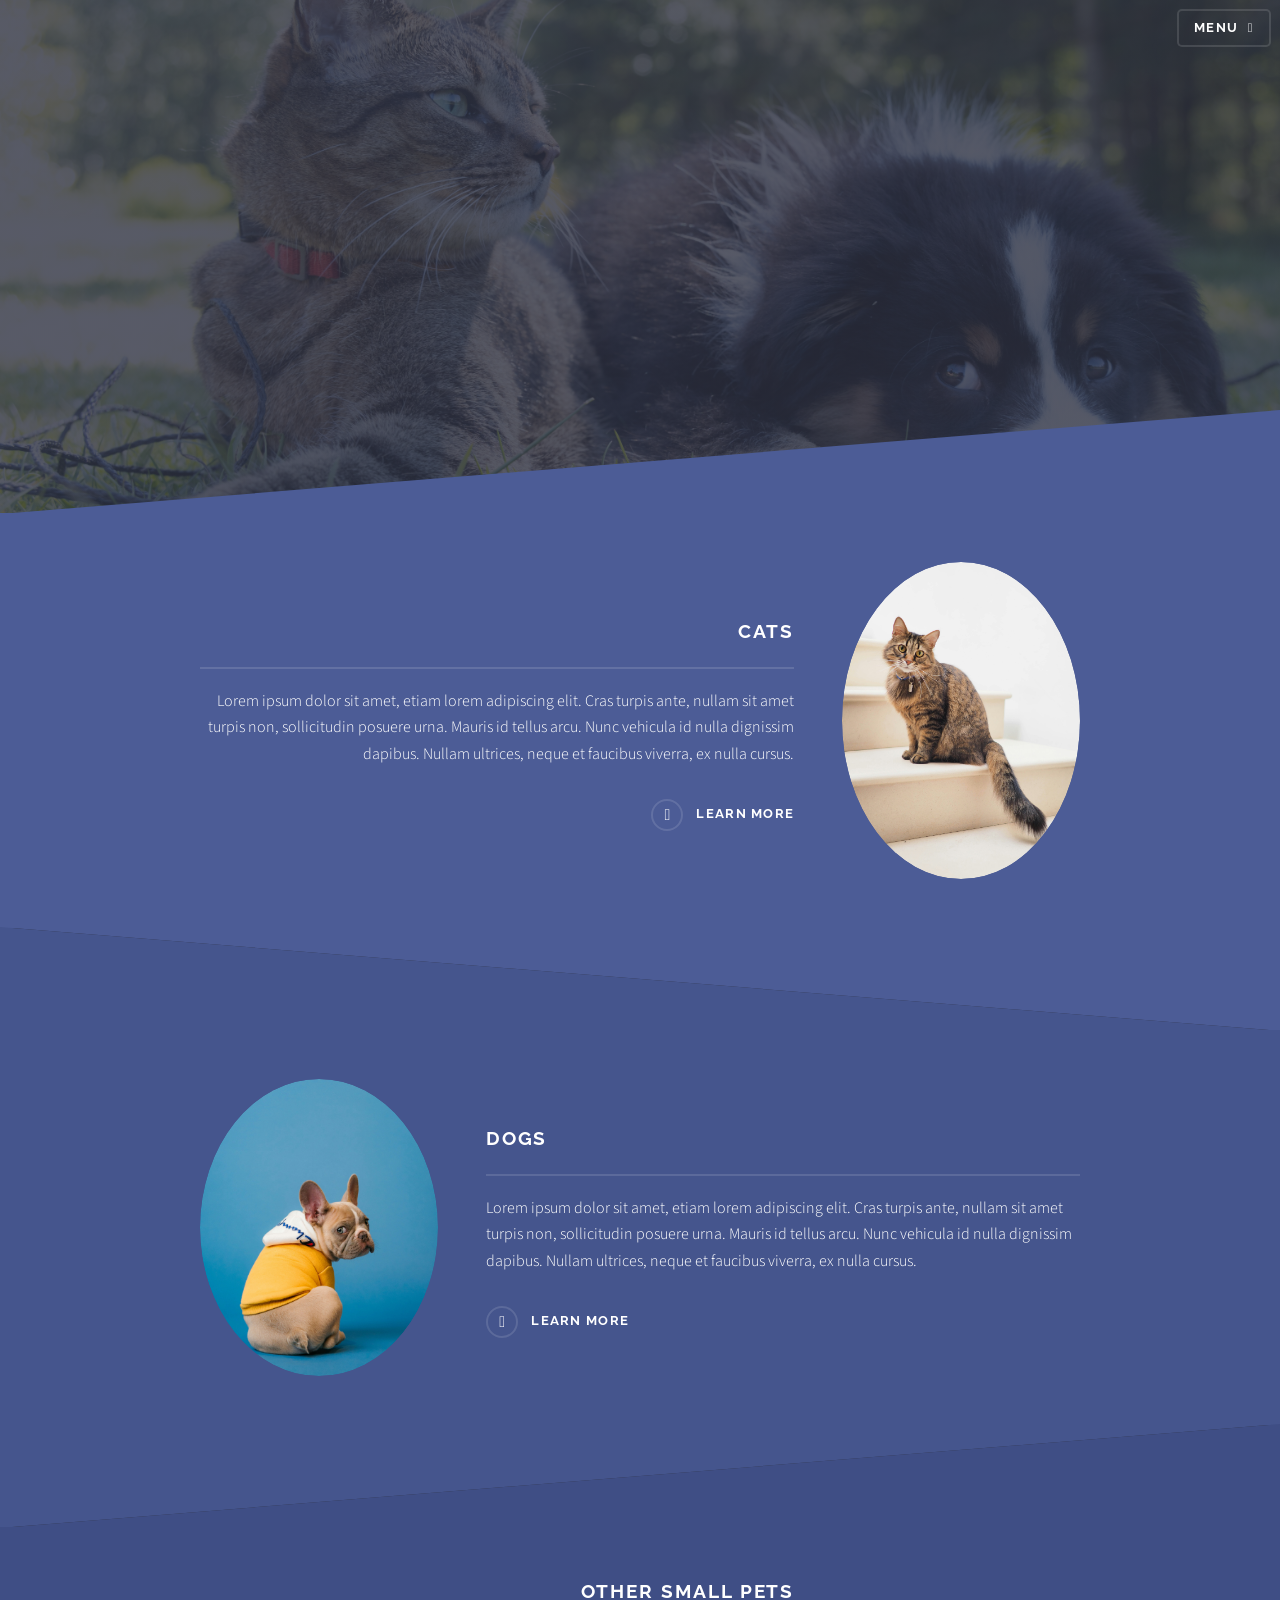
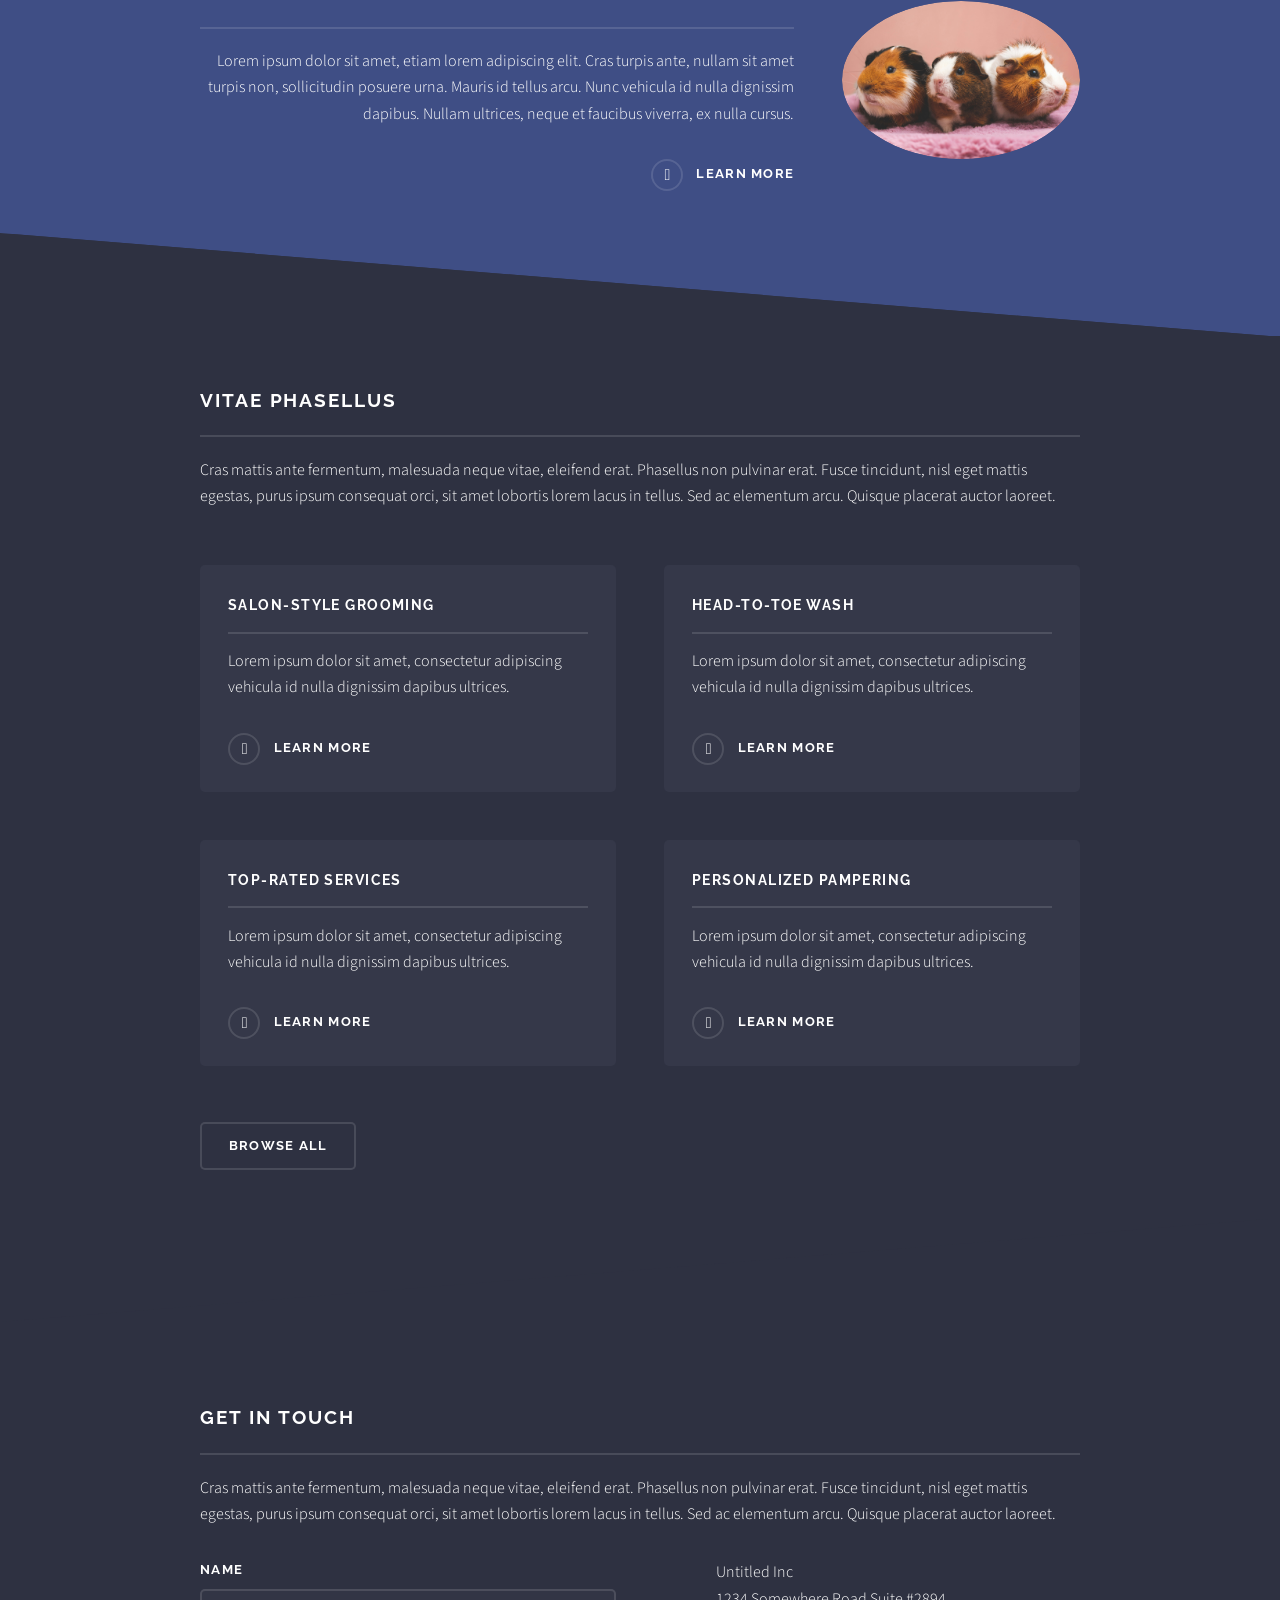
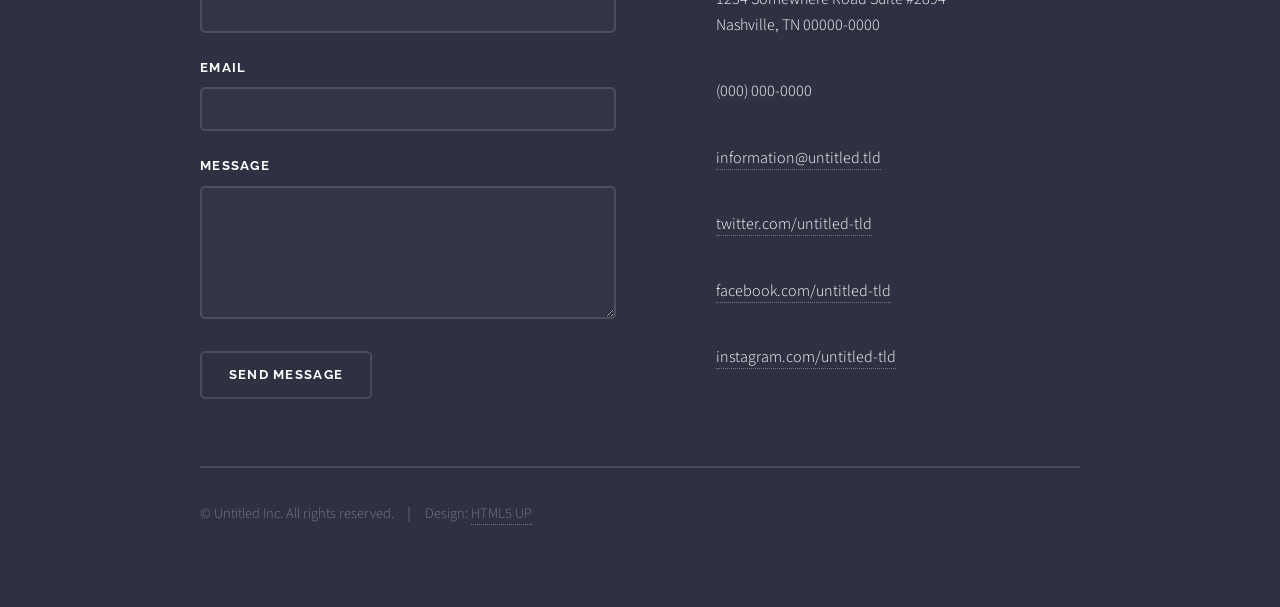
==== commit 0597f090: "images for first section on home page" ====
--- a/index.html
+++ b/index.html
@@ -6,7 +6,7 @@
 -->
 <html>
 	<head>
-		<title>Pet Grooming Website</title>
+		<title>Luli's Lounge</title>
 		<meta charset="utf-8" />
 		<meta name="viewport" content="width=device-width, initial-scale=1, user-scalable=no" />
 		<link rel="stylesheet" href="assets/css/main.css" />
@@ -19,7 +19,7 @@
 
 				<!-- Header -->
 					<header id="header" class="alt">
-						<h1><a href="index.html">Pet Grooming Website</a></h1>
+						<h1><a href="index.html">Luli's Lounge</a></h1>
 						<nav>
 							<a href="#menu">Menu</a>
 						</nav>
@@ -44,8 +44,8 @@
 					<section id="banner">
 						<div class="inner">
 							<div class="logo"><span class="icon fa-gem"></span></div>
-							<h2>Pet Grooming Website</h2>
-							<p>Another free + fully responsive site template by <a href="http://html5up.net">HTML5 UP</a></p>
+							<h2>Luli's Lounge</h2>
+							<p>Pet Grooming services in Denver, Colorado</p>
 						</div>
 					</section>
 
@@ -55,9 +55,9 @@
 						<!-- One -->
 							<section id="one" class="wrapper spotlight style1">
 								<div class="inner">
-									<a href="#" class="image"><img src="images/pic01.jpg" alt="" /></a>
+									<a href="#" class="image"><img src="images/cat-1.jpg" alt="" /></a>
 									<div class="content">
-										<h2 class="major">Magna arcu feugiat</h2>
+										<h2 class="major">Cats</h2>
 										<p>Lorem ipsum dolor sit amet, etiam lorem adipiscing elit. Cras turpis ante, nullam sit amet turpis non, sollicitudin posuere urna. Mauris id tellus arcu. Nunc vehicula id nulla dignissim dapibus. Nullam ultrices, neque et faucibus viverra, ex nulla cursus.</p>
 										<a href="#" class="special">Learn more</a>
 									</div>
@@ -67,9 +67,9 @@
 						<!-- Two -->
 							<section id="two" class="wrapper alt spotlight style2">
 								<div class="inner">
-									<a href="#" class="image"><img src="images/pic02.jpg" alt="" /></a>
+									<a href="#" class="image"><img src="images/dog-1.jpg" alt="" /></a>
 									<div class="content">
-										<h2 class="major">Tempus adipiscing</h2>
+										<h2 class="major">Dogs</h2>
 										<p>Lorem ipsum dolor sit amet, etiam lorem adipiscing elit. Cras turpis ante, nullam sit amet turpis non, sollicitudin posuere urna. Mauris id tellus arcu. Nunc vehicula id nulla dignissim dapibus. Nullam ultrices, neque et faucibus viverra, ex nulla cursus.</p>
 										<a href="#" class="special">Learn more</a>
 									</div>
@@ -79,9 +79,9 @@
 						<!-- Three -->
 							<section id="three" class="wrapper spotlight style3">
 								<div class="inner">
-									<a href="#" class="image"><img src="images/pic03.jpg" alt="" /></a>
+									<a href="#" class="image"><img src="images/guineapigs-1.jpg" alt="" /></a>
 									<div class="content">
-										<h2 class="major">Nullam dignissim</h2>
+										<h2 class="major">Other small pets</h2>
 										<p>Lorem ipsum dolor sit amet, etiam lorem adipiscing elit. Cras turpis ante, nullam sit amet turpis non, sollicitudin posuere urna. Mauris id tellus arcu. Nunc vehicula id nulla dignissim dapibus. Nullam ultrices, neque et faucibus viverra, ex nulla cursus.</p>
 										<a href="#" class="special">Learn more</a>
 									</div>
@@ -96,25 +96,25 @@
 									<section class="features">
 										<article>
 											<a href="#" class="image"><img src="images/pic04.jpg" alt="" /></a>
-											<h3 class="major">Sed feugiat lorem</h3>
+											<h3 class="major">Salon-Style Grooming</h3>
 											<p>Lorem ipsum dolor sit amet, consectetur adipiscing vehicula id nulla dignissim dapibus ultrices.</p>
 											<a href="#" class="special">Learn more</a>
 										</article>
 										<article>
 											<a href="#" class="image"><img src="images/pic05.jpg" alt="" /></a>
-											<h3 class="major">Nisl placerat</h3>
+											<h3 class="major">Head-to-toe wash</h3>
 											<p>Lorem ipsum dolor sit amet, consectetur adipiscing vehicula id nulla dignissim dapibus ultrices.</p>
 											<a href="#" class="special">Learn more</a>
 										</article>
 										<article>
 											<a href="#" class="image"><img src="images/pic06.jpg" alt="" /></a>
-											<h3 class="major">Ante fermentum</h3>
+											<h3 class="major">Top-rated Services</h3>
 											<p>Lorem ipsum dolor sit amet, consectetur adipiscing vehicula id nulla dignissim dapibus ultrices.</p>
 											<a href="#" class="special">Learn more</a>
 										</article>
 										<article>
 											<a href="#" class="image"><img src="images/pic07.jpg" alt="" /></a>
-											<h3 class="major">Fusce consequat</h3>
+											<h3 class="major">Personalized Pampering</h3>
 											<p>Lorem ipsum dolor sit amet, consectetur adipiscing vehicula id nulla dignissim dapibus ultrices.</p>
 											<a href="#" class="special">Learn more</a>
 										</article>
--- a/assets/css/main.css
+++ b/assets/css/main.css
@@ -1,10 +1,10 @@
 @import url(fontawesome-all.min.css);
 @import url("https://fonts.googleapis.com/css?family=Raleway:200,700|Source+Sans+Pro:300,600,300italic,600italic");
 
-/*
-	Solid State by HTML5 UP
-	html5up.net | @ajlkn
-	Free for personal and commercial use under the CCA 3.0 license (html5up.net/license)
+/*
+	Solid State by HTML5 UP
+	html5up.net | @ajlkn
+	Free for personal and commercial use under the CCA 3.0 license (html5up.net/license)
 */
 
 html, body, div, span, applet, object,
@@ -100,12 +100,12 @@
 
 	body {
 		background-color: #2e3141;
-		background-image: linear-gradient(to top, rgba(46, 49, 65, 0.8), rgba(46, 49, 65, 0.8)), url("../../images/bg.jpg");
-		background-size: auto,+		background-image: linear-gradient(to top, rgba(46, 49, 65, 0.8), rgba(46, 49, 65, 0.8)), url("../../images/home_banner-catanddog.jpg");
+		background-size: auto,
  cover;
-		background-attachment: fixed,+		background-attachment: fixed,
  fixed;
-		background-position: center,+		background-position: center,
  center;
 	}
 
@@ -3466,10 +3466,10 @@
 			#banner {
 				padding: 7em 0 8.25em 0 ;
 				background-color: #2e3141;
-				background-image: linear-gradient(to top, rgba(46, 49, 65, 0.8), rgba(46, 49, 65, 0.8)), url("../../images/bg.jpg");
-				background-size: auto,+				background-image: linear-gradient(to top, rgba(46, 49, 65, 0.8), rgba(46, 49, 65, 0.8)), url("../../images/home_banner-catanddog.jpg");
+				background-size: auto,
  cover;
-				background-position: center,+				background-position: center,
  center;
 				margin-bottom: -6.5em;
 			}
@@ -3579,9 +3579,9 @@
 			padding: 9em 0 6.25em 0 ;
 			background-color: #2e3141;
 			background-image: linear-gradient(to top, rgba(46, 49, 65, 0.8), rgba(46, 49, 65, 0.8)), url("../../images/bg.jpg");
-			background-size: auto,+			background-size: auto,
  cover;
-			background-position: center,+			background-position: center,
  0% 30%;
 			margin-bottom: -6.5em;
 		}
@@ -3592,9 +3592,9 @@
 
 		#wrapper > header {
 			padding: 11em 3em 7.375em 3em ;
-			background-size: auto,+			background-size: auto,
  cover;
-			background-position: center,+			background-position: center,
  0% 0%;
 			margin-bottom: -4.75em;
 		}
@@ -3609,7 +3609,7 @@
 
 		#wrapper > header {
 			padding: 6.5em 2em 3em 2em ;
-			background-size: auto,+			background-size: auto,
  125%;
 			margin-bottom: -2.5em;
 		}
@@ -4072,9 +4072,9 @@
 		#footer {
 			background-color: #2e3141;
 			background-image: linear-gradient(to top, rgba(46, 49, 65, 0.8), rgba(46, 49, 65, 0.8)), url("../../images/bg.jpg");
-			background-size: auto,+			background-size: auto,
  cover;
-			background-position: center,+			background-position: center,
  center;
 			margin-top: -6.5em;
 			padding-top: 6.5em;
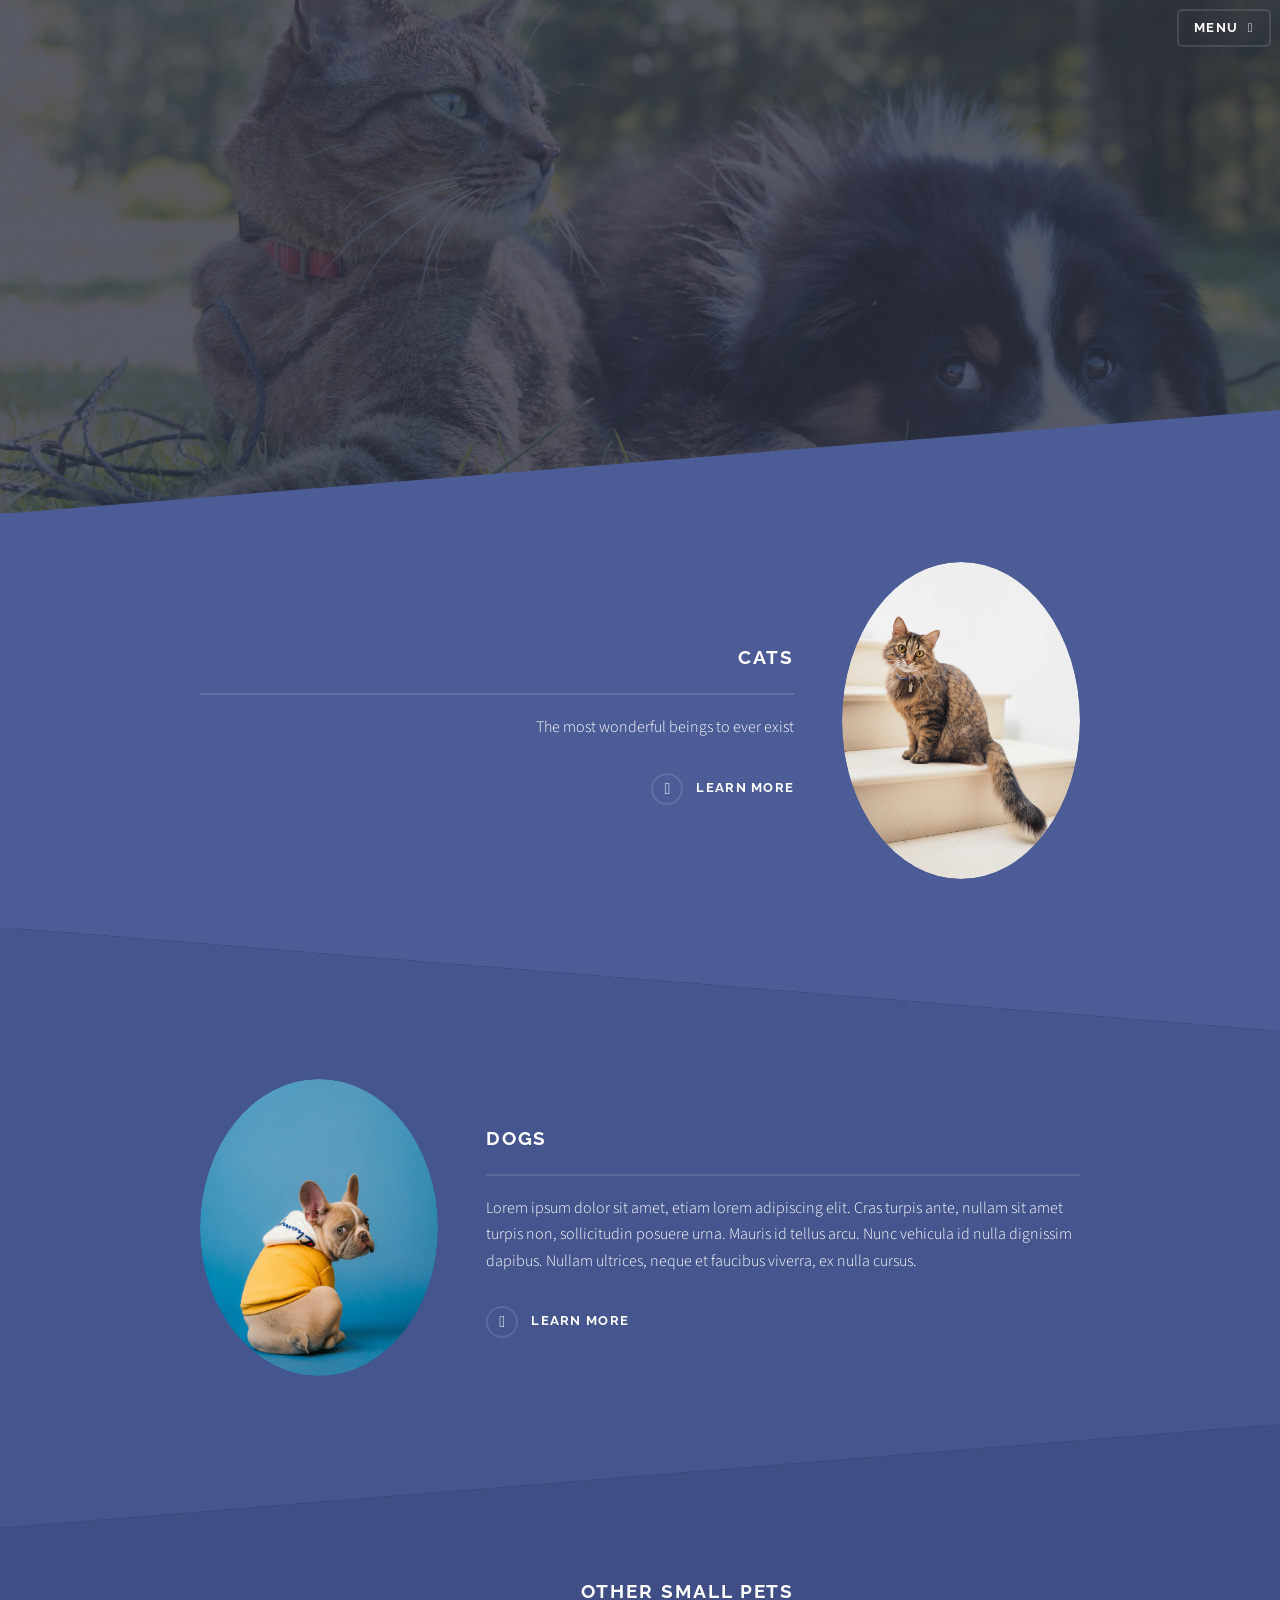
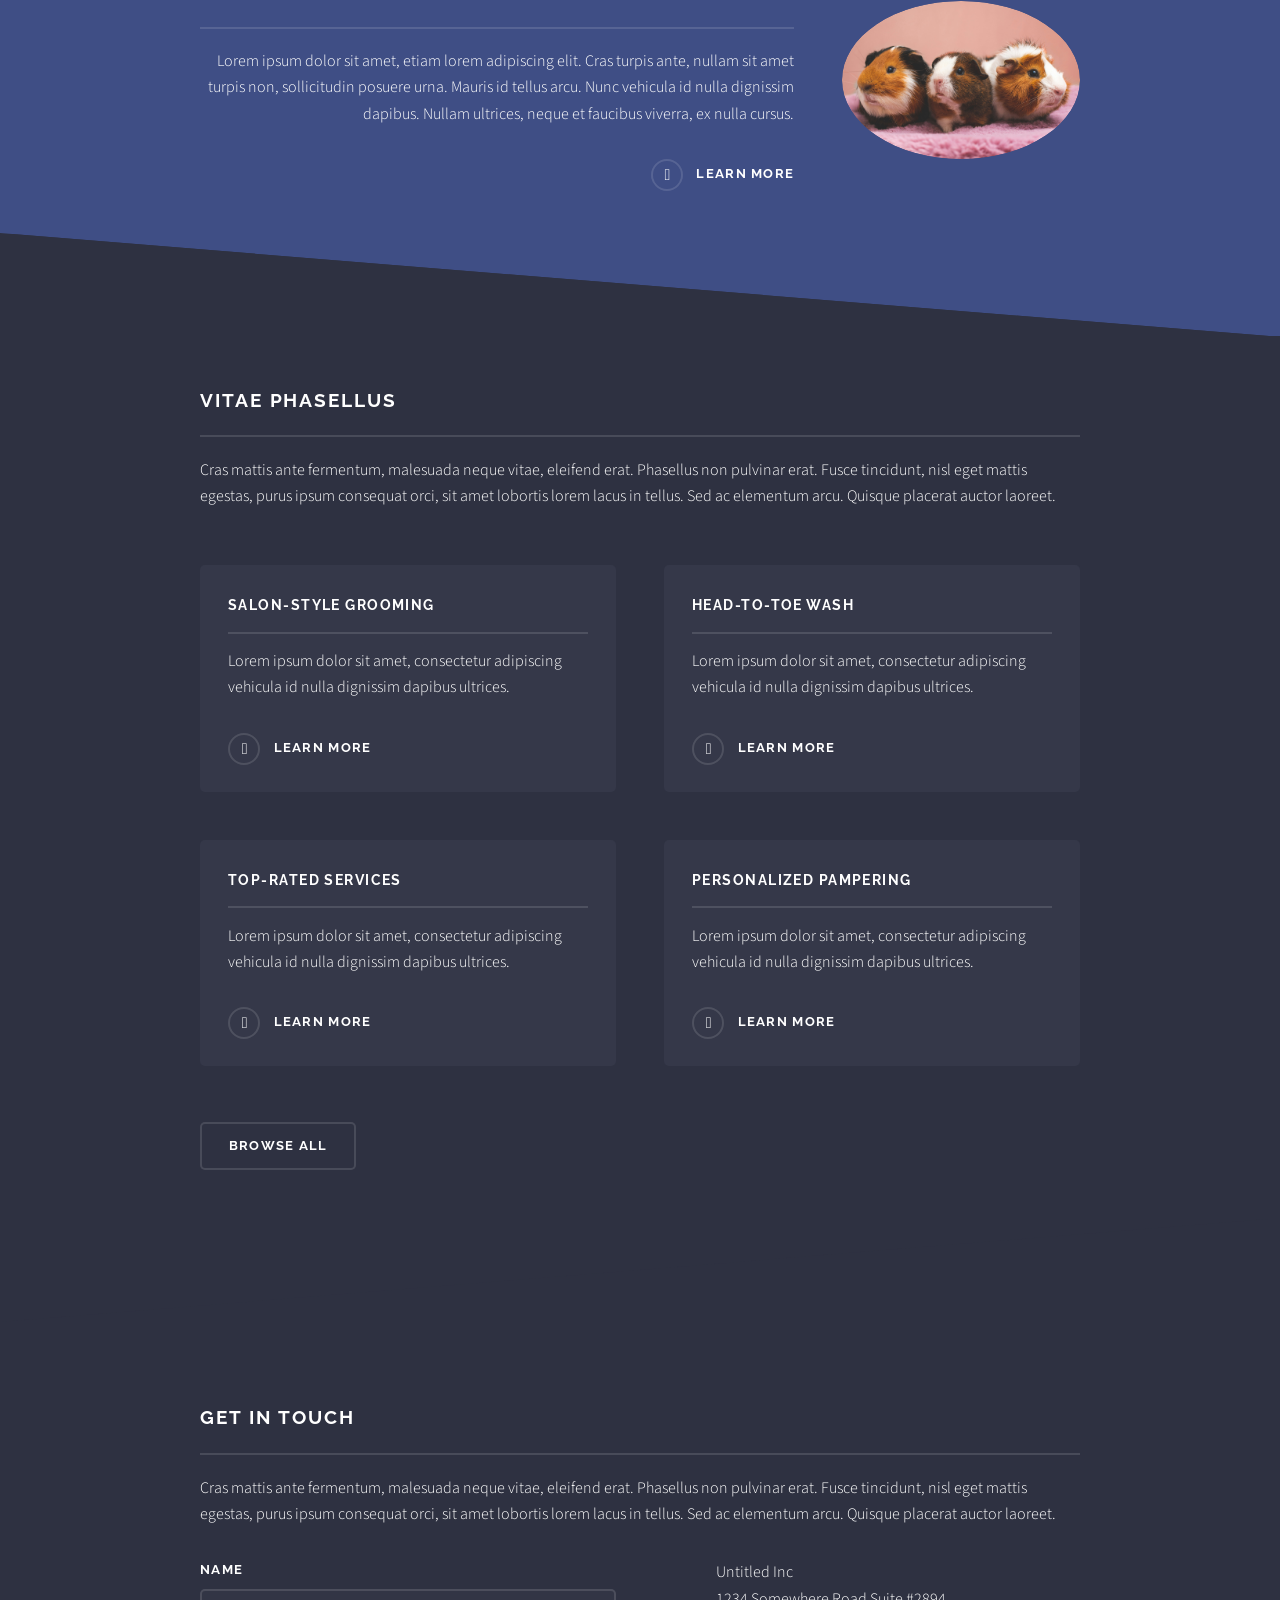
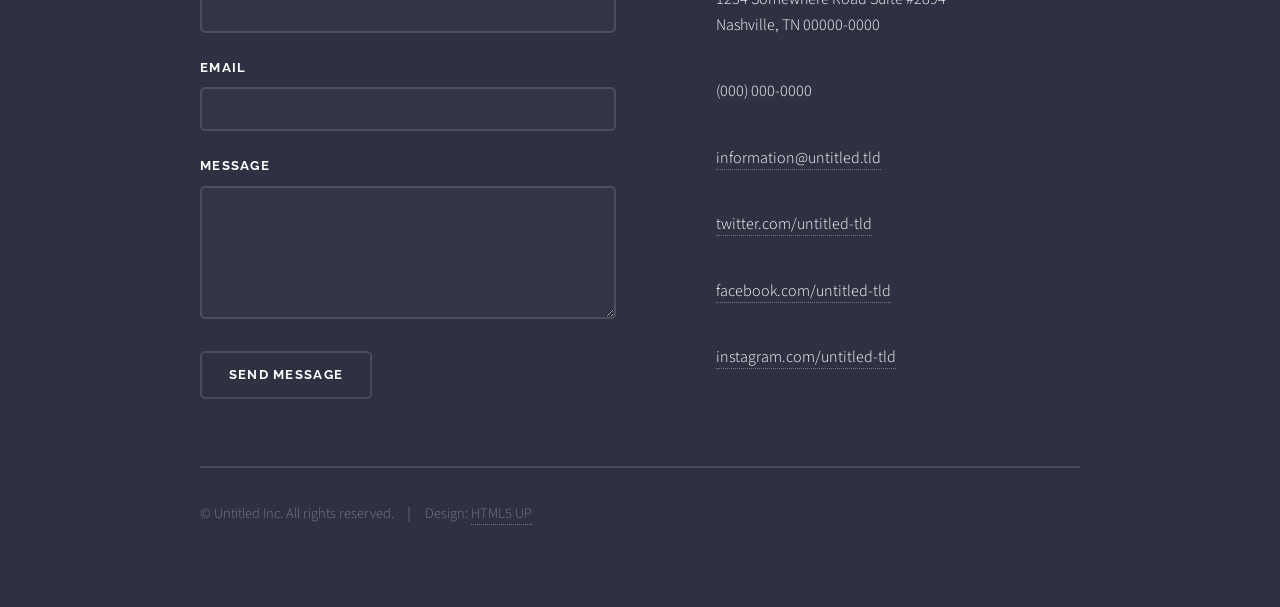
==== commit 9000169b: "repository testing" ====
--- a/index.html
+++ b/index.html
@@ -58,7 +58,7 @@
 									<a href="#" class="image"><img src="images/cat-1.jpg" alt="" /></a>
 									<div class="content">
 										<h2 class="major">Cats</h2>
-										<p>Lorem ipsum dolor sit amet, etiam lorem adipiscing elit. Cras turpis ante, nullam sit amet turpis non, sollicitudin posuere urna. Mauris id tellus arcu. Nunc vehicula id nulla dignissim dapibus. Nullam ultrices, neque et faucibus viverra, ex nulla cursus.</p>
+										<p>The most wonderful beings to ever exist</p>
 										<a href="#" class="special">Learn more</a>
 									</div>
 								</div>
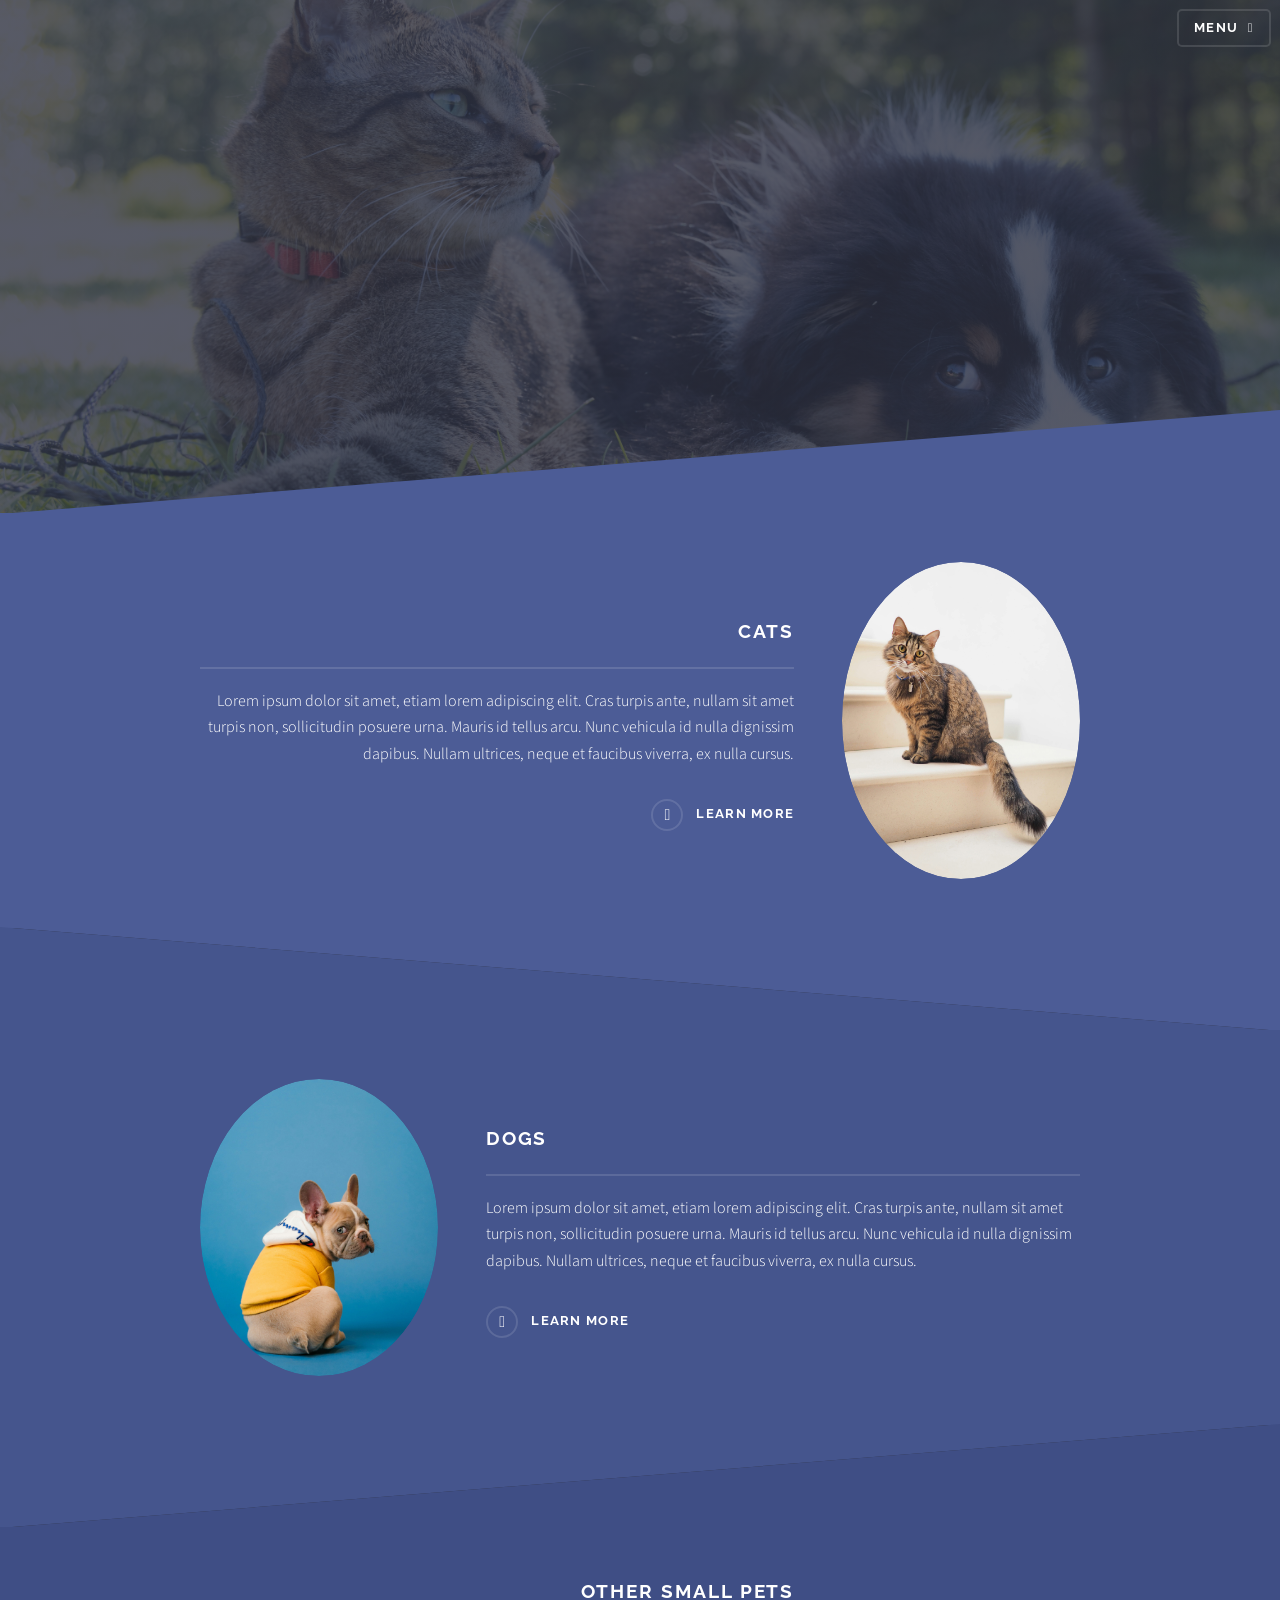
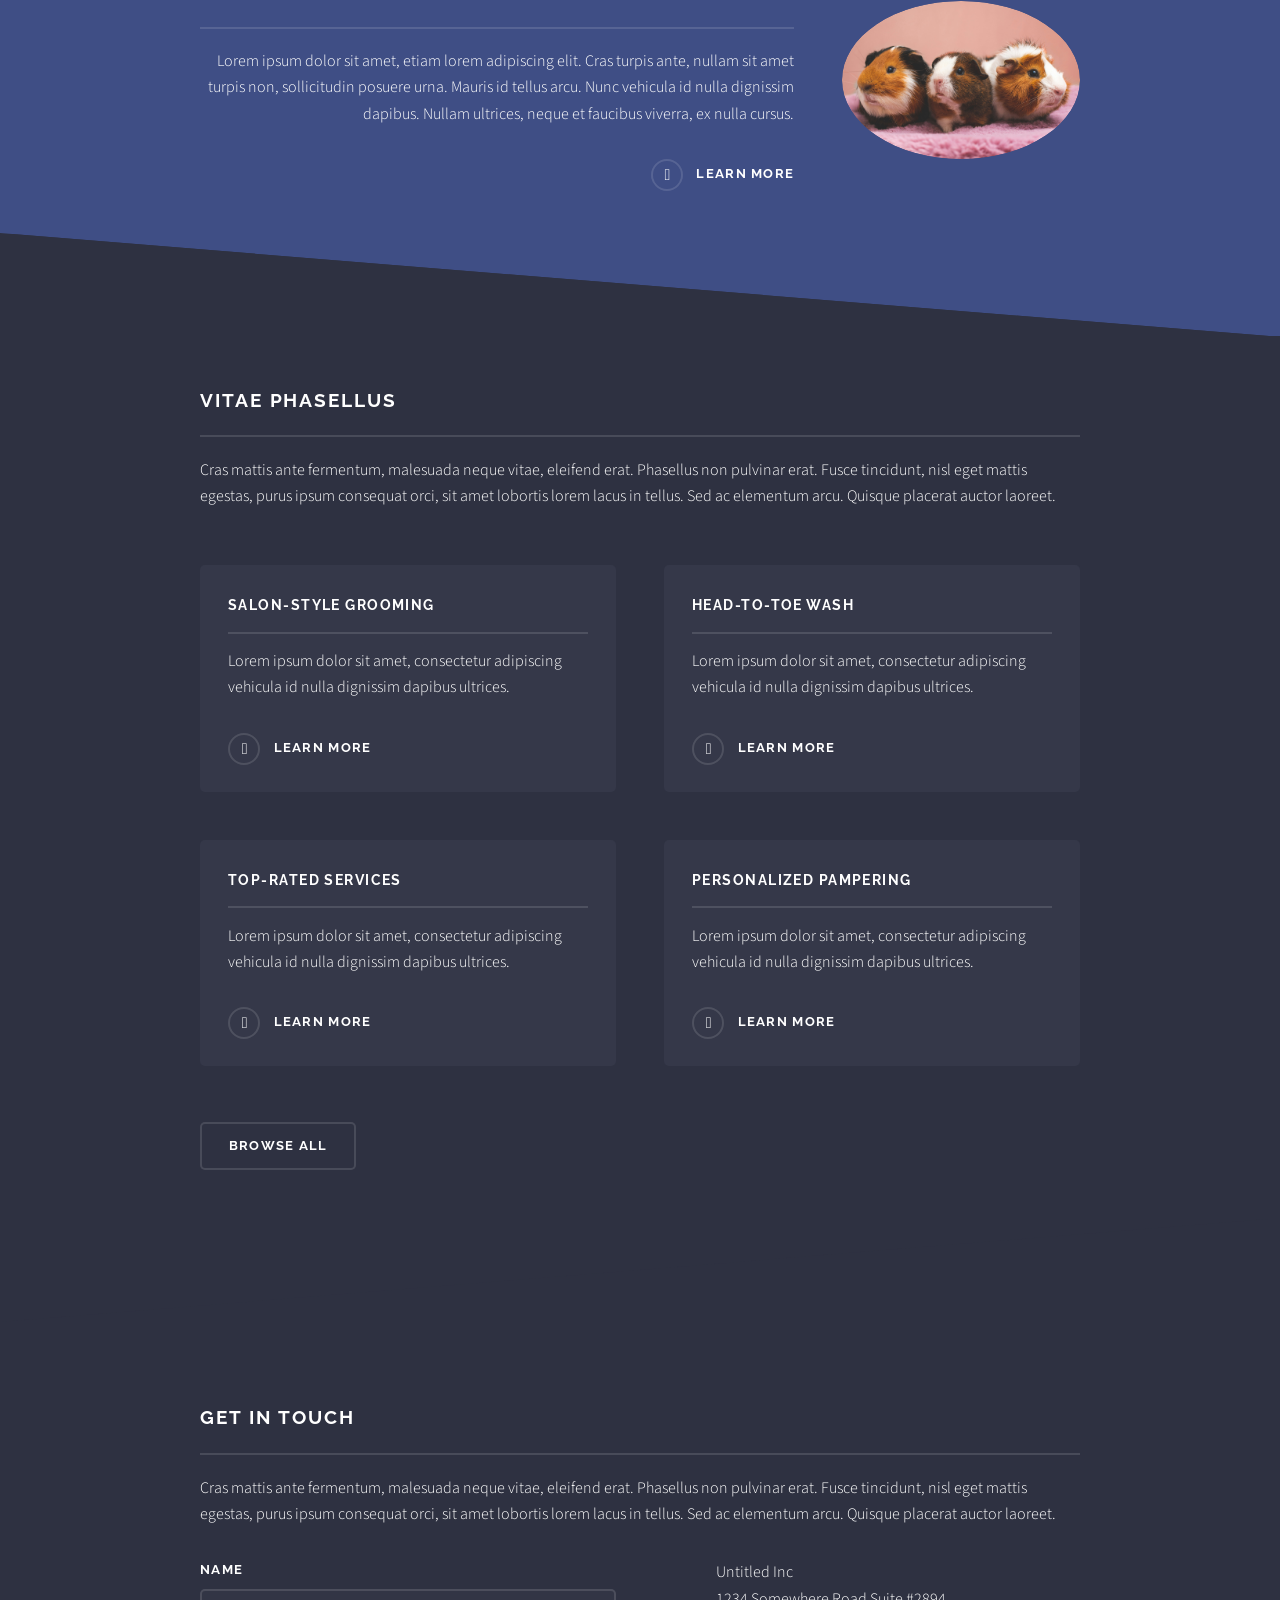
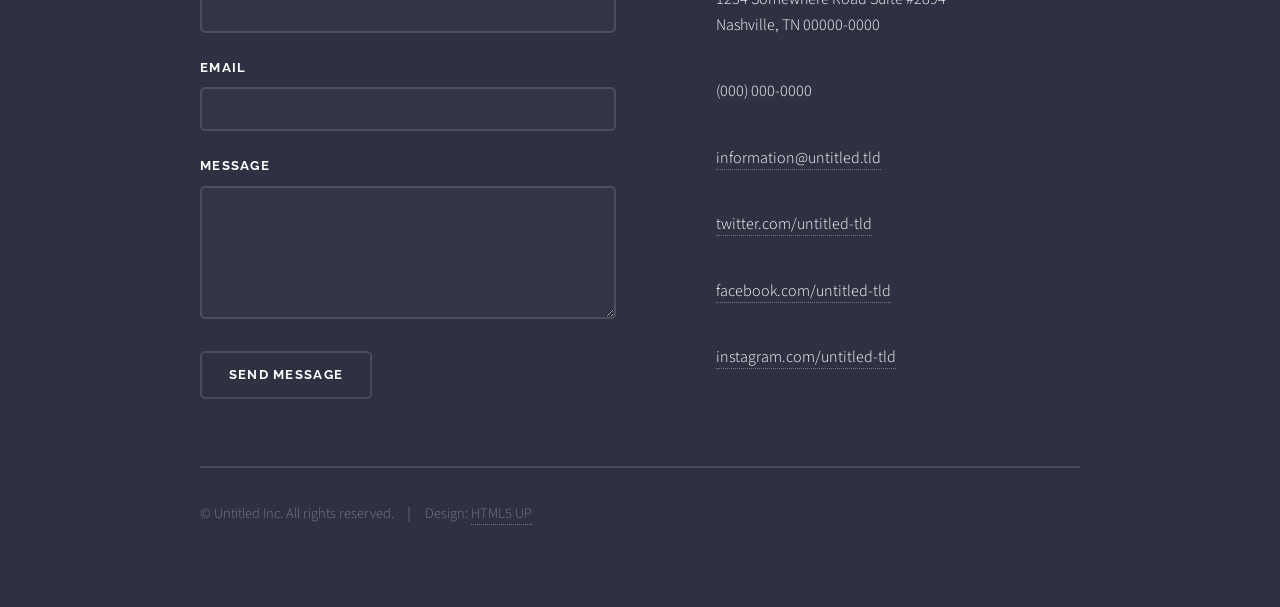
==== commit c0c3e147: "moved location" ====
--- a/index.html
+++ b/index.html
@@ -58,7 +58,7 @@
 									<a href="#" class="image"><img src="images/cat-1.jpg" alt="" /></a>
 									<div class="content">
 										<h2 class="major">Cats</h2>
-										<p>The most wonderful beings to ever exist</p>
+										<p>Lorem ipsum dolor sit amet, etiam lorem adipiscing elit. Cras turpis ante, nullam sit amet turpis non, sollicitudin posuere urna. Mauris id tellus arcu. Nunc vehicula id nulla dignissim dapibus. Nullam ultrices, neque et faucibus viverra, ex nulla cursus.</p>
 										<a href="#" class="special">Learn more</a>
 									</div>
 								</div>
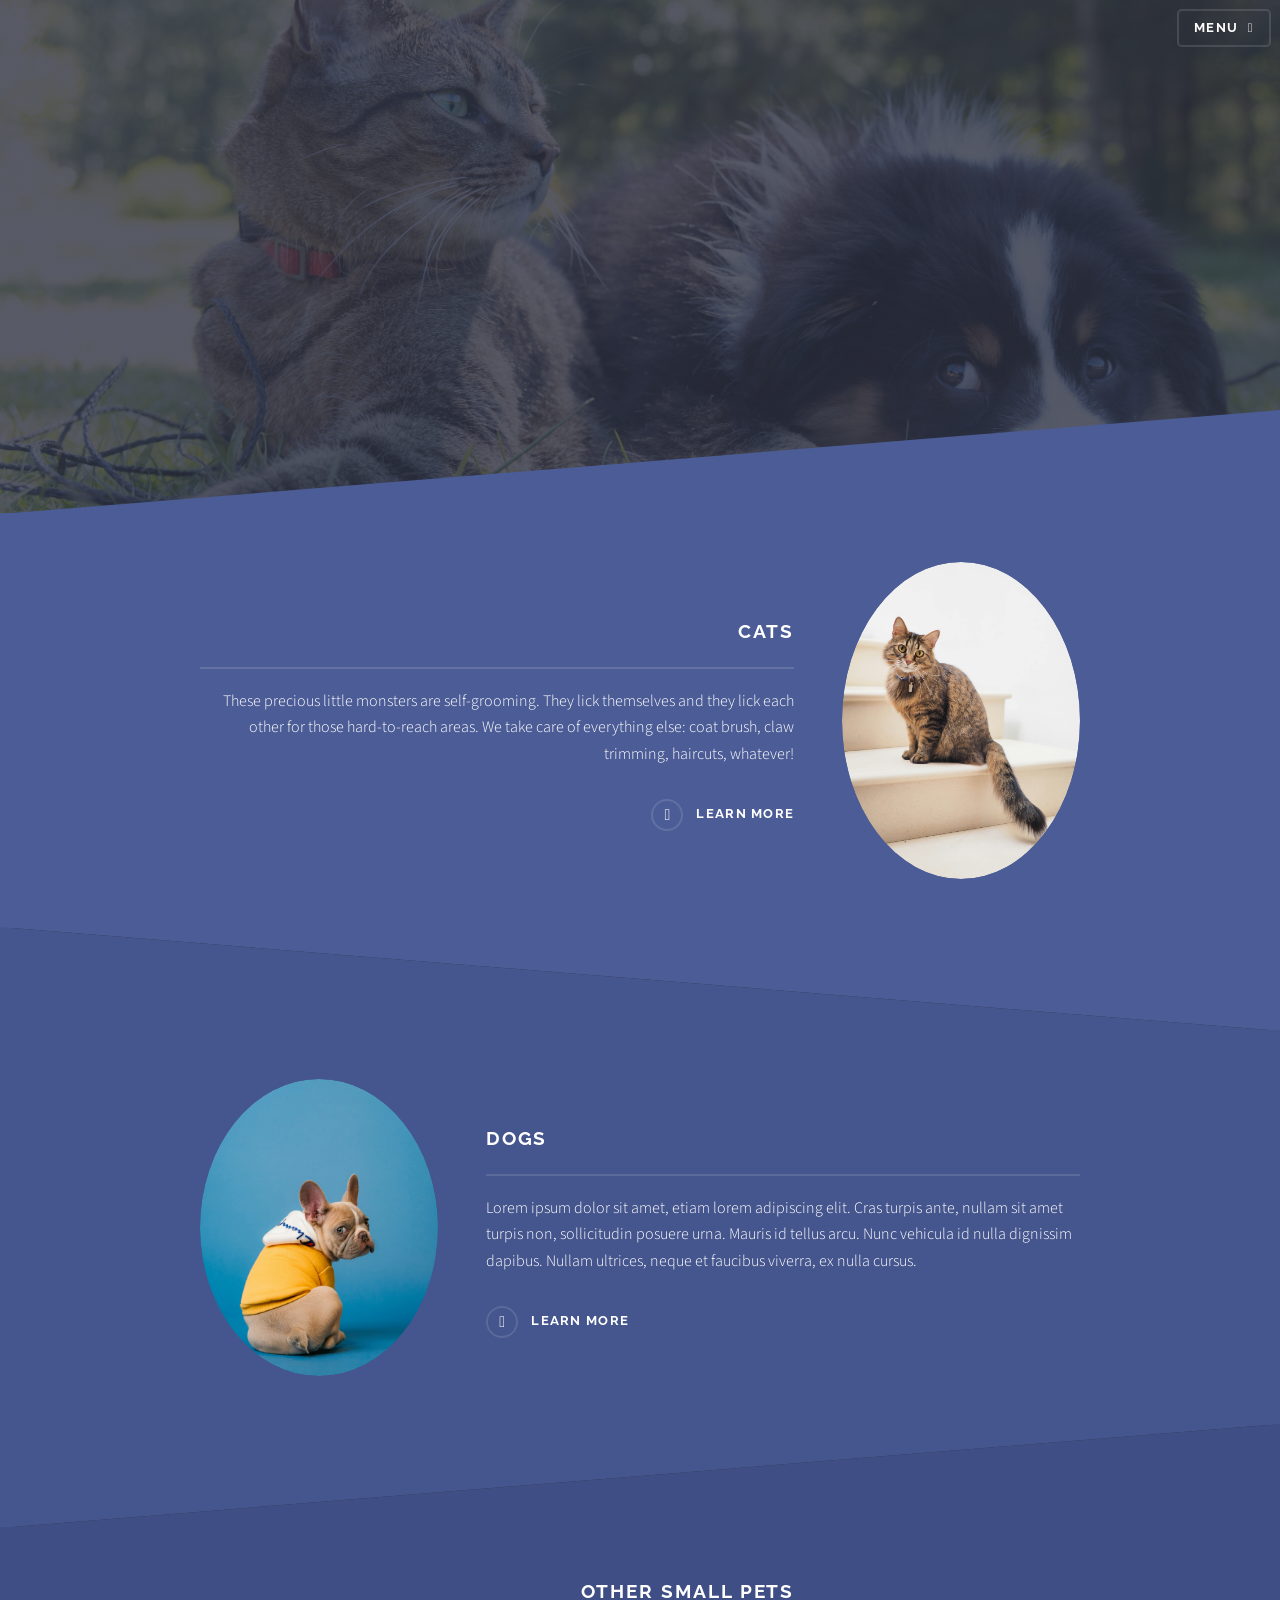
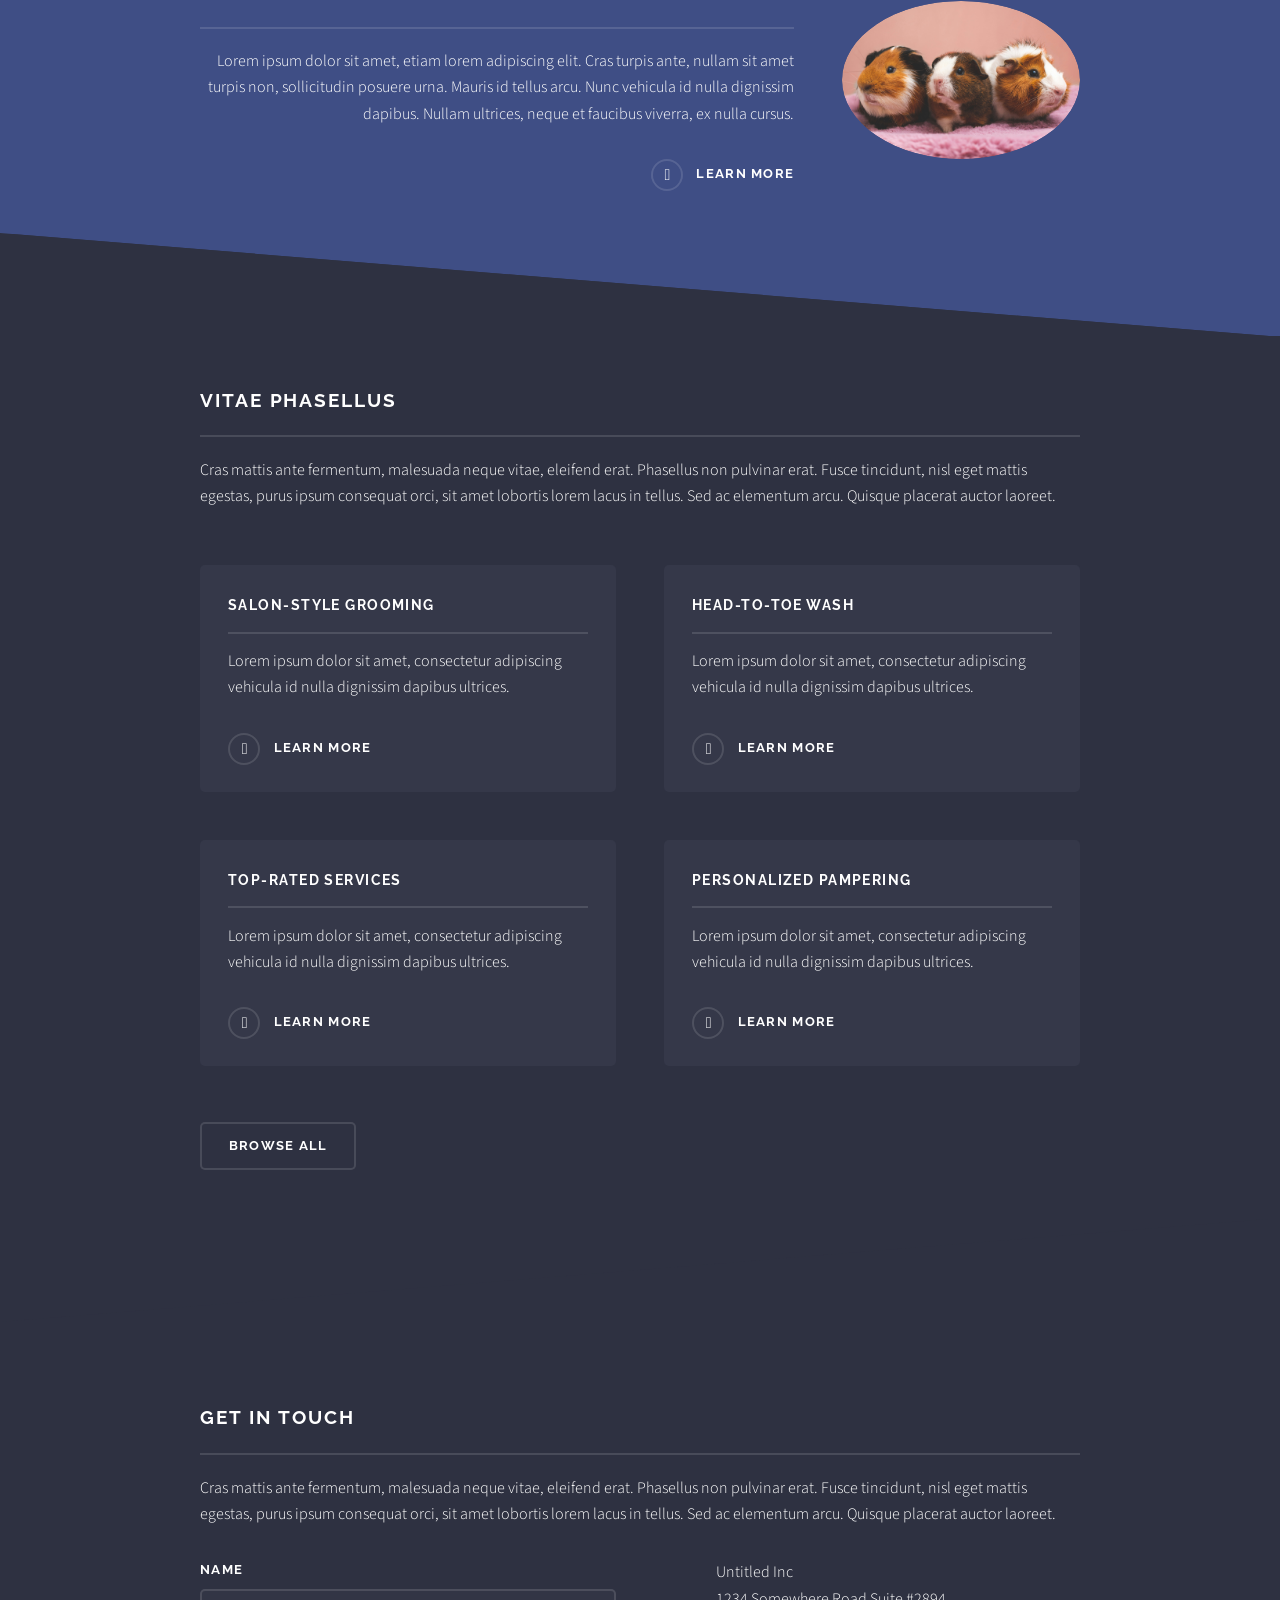
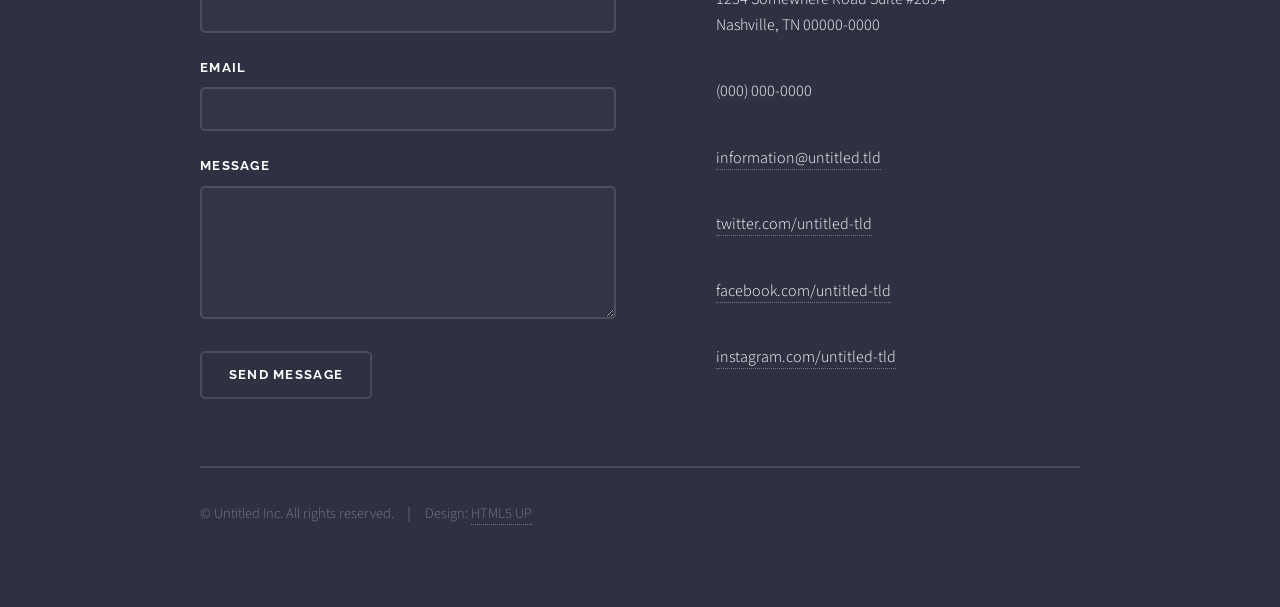
==== commit 3b400c66: "cats paragraph" ====
--- a/index.html
+++ b/index.html
@@ -58,7 +58,7 @@
 									<a href="#" class="image"><img src="images/cat-1.jpg" alt="" /></a>
 									<div class="content">
 										<h2 class="major">Cats</h2>
-										<p>Lorem ipsum dolor sit amet, etiam lorem adipiscing elit. Cras turpis ante, nullam sit amet turpis non, sollicitudin posuere urna. Mauris id tellus arcu. Nunc vehicula id nulla dignissim dapibus. Nullam ultrices, neque et faucibus viverra, ex nulla cursus.</p>
+										<p>These precious little monsters are self-grooming. They lick themselves and they lick each other for those hard-to-reach areas. We take care of everything else: coat brush, claw trimming, haircuts, whatever!</p>
 										<a href="#" class="special">Learn more</a>
 									</div>
 								</div>
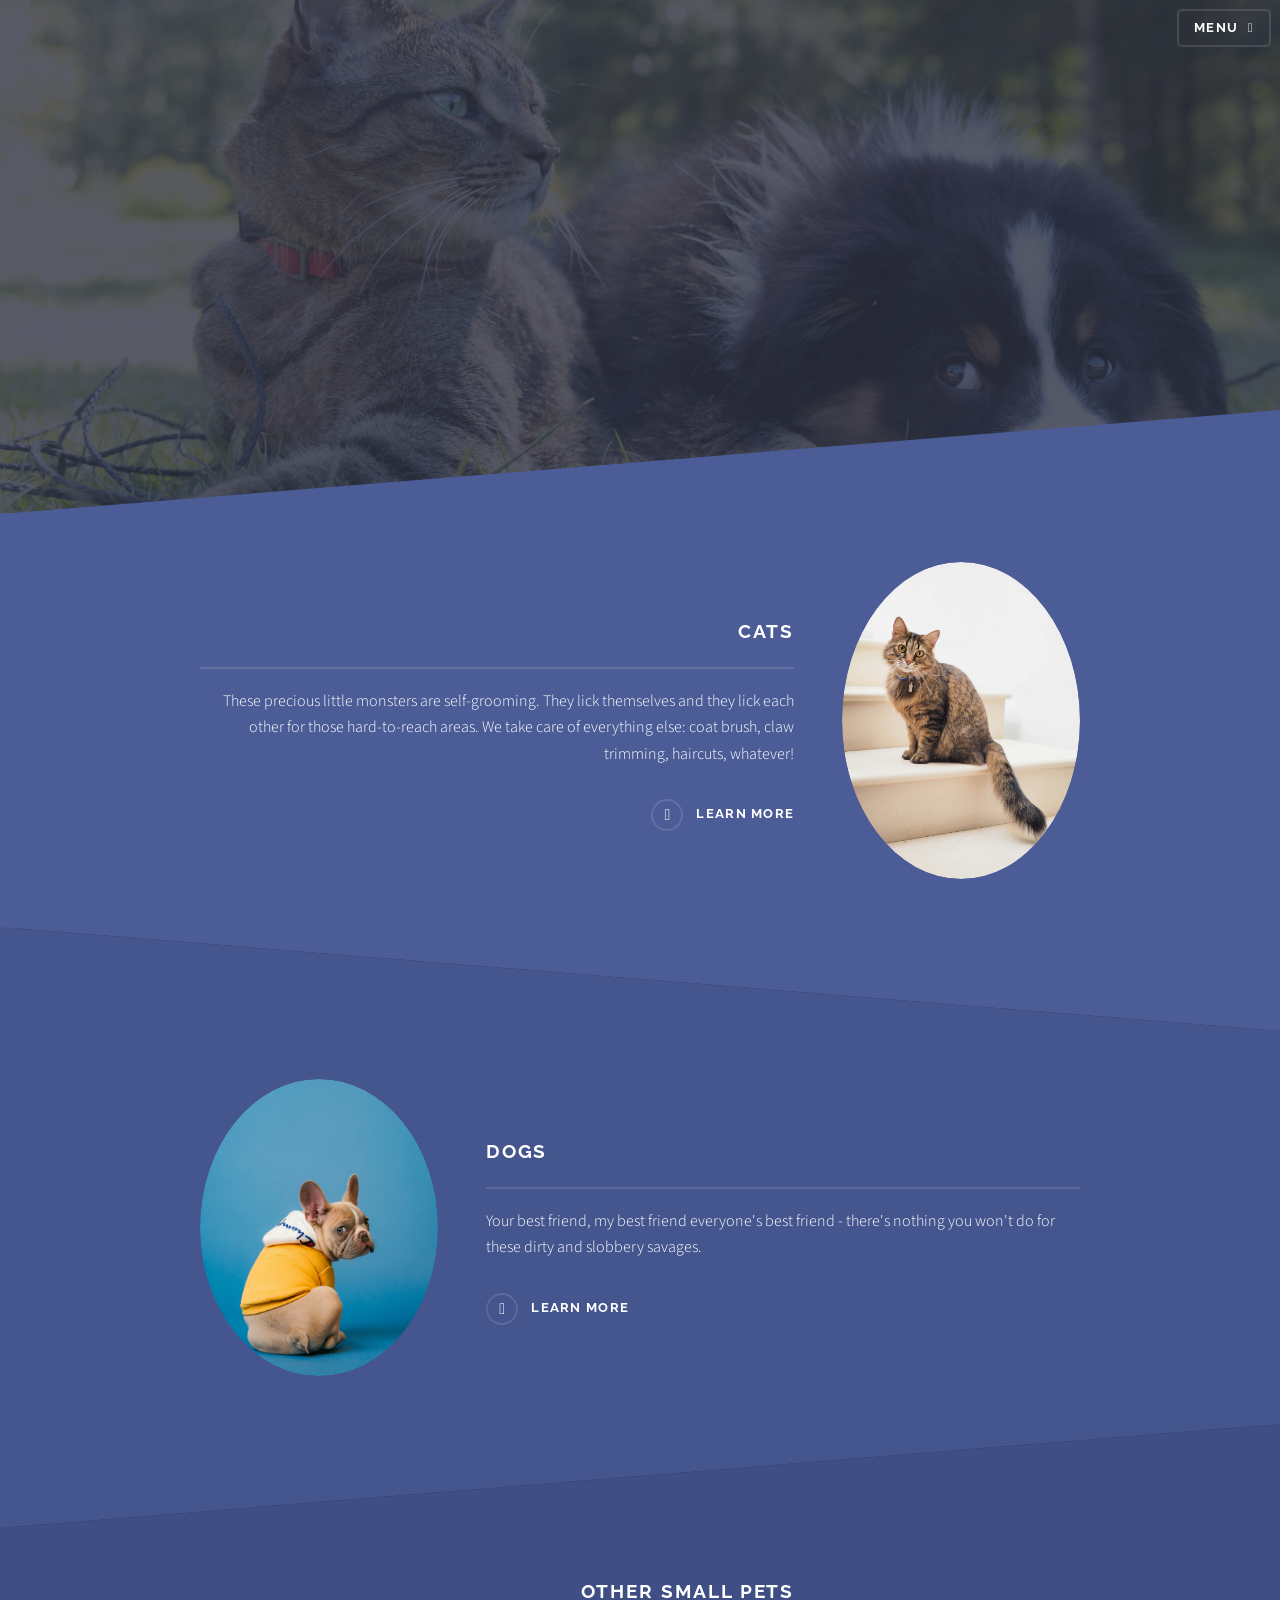
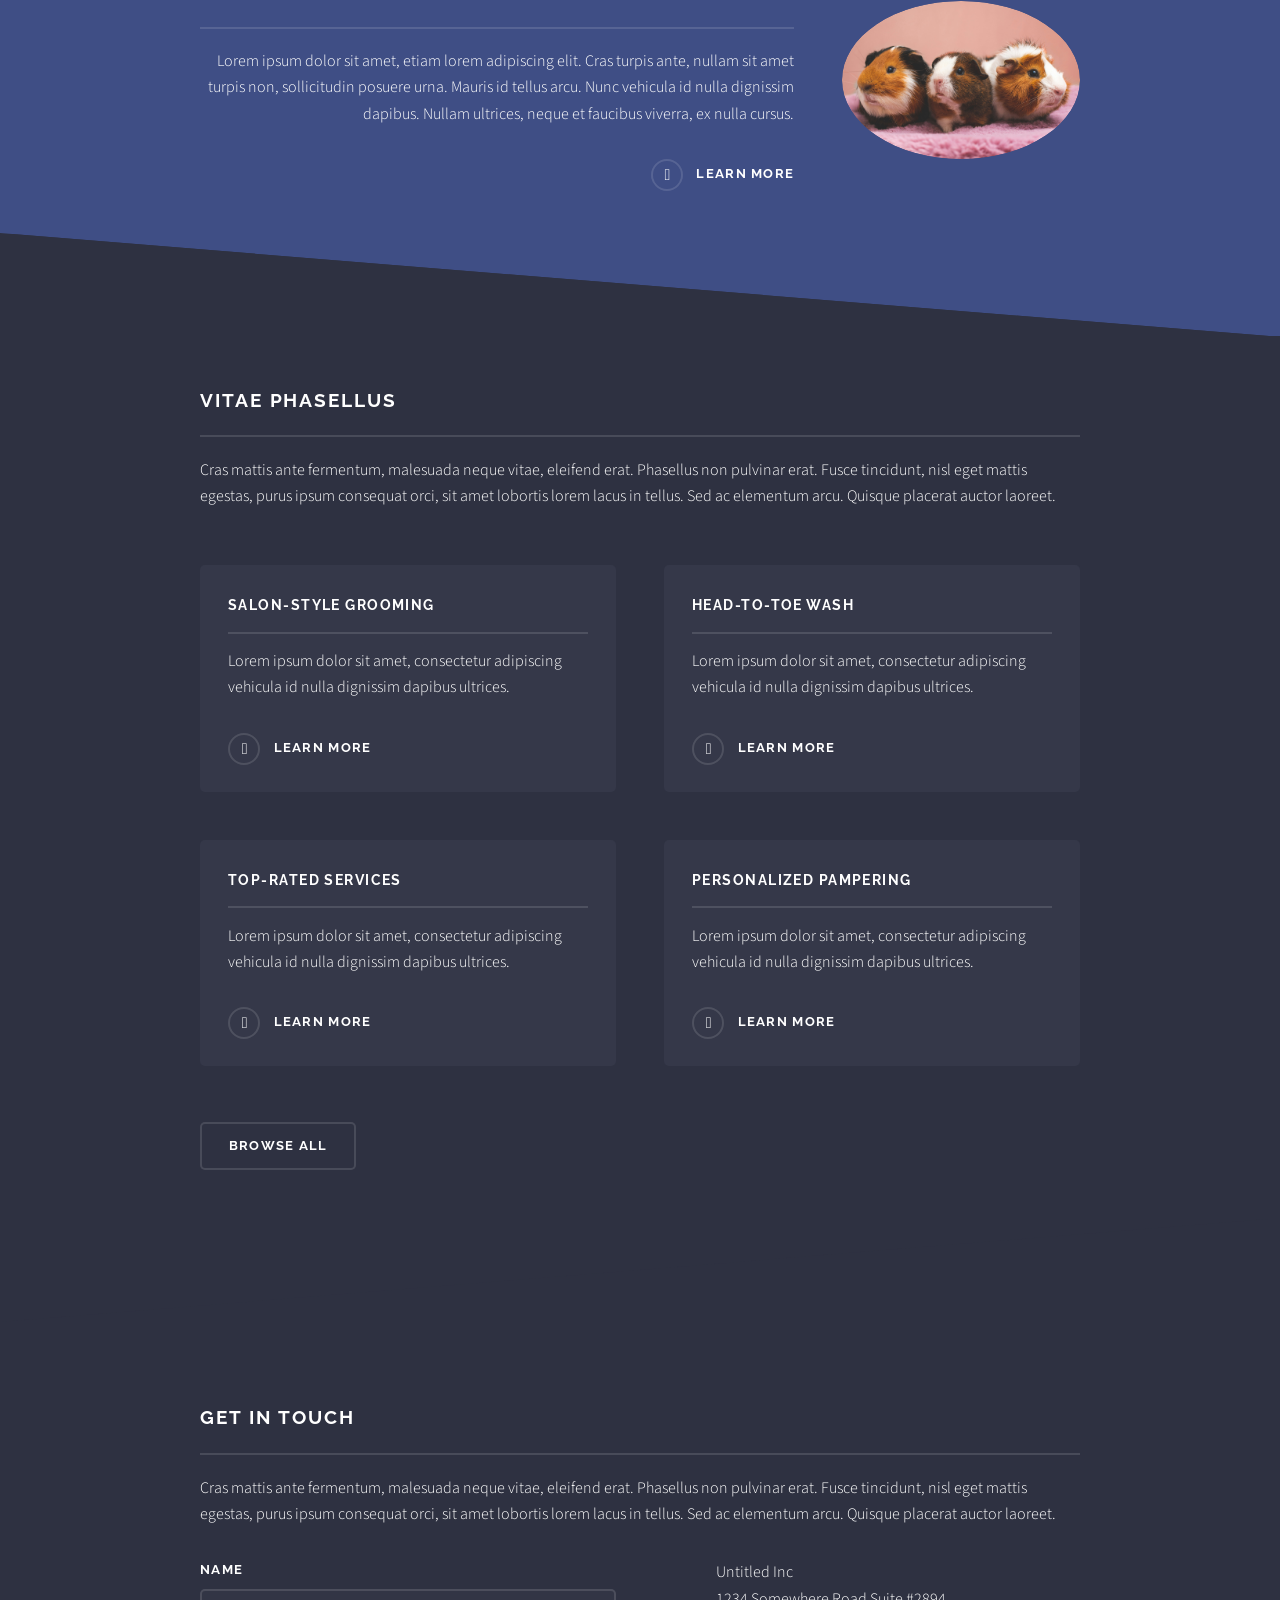
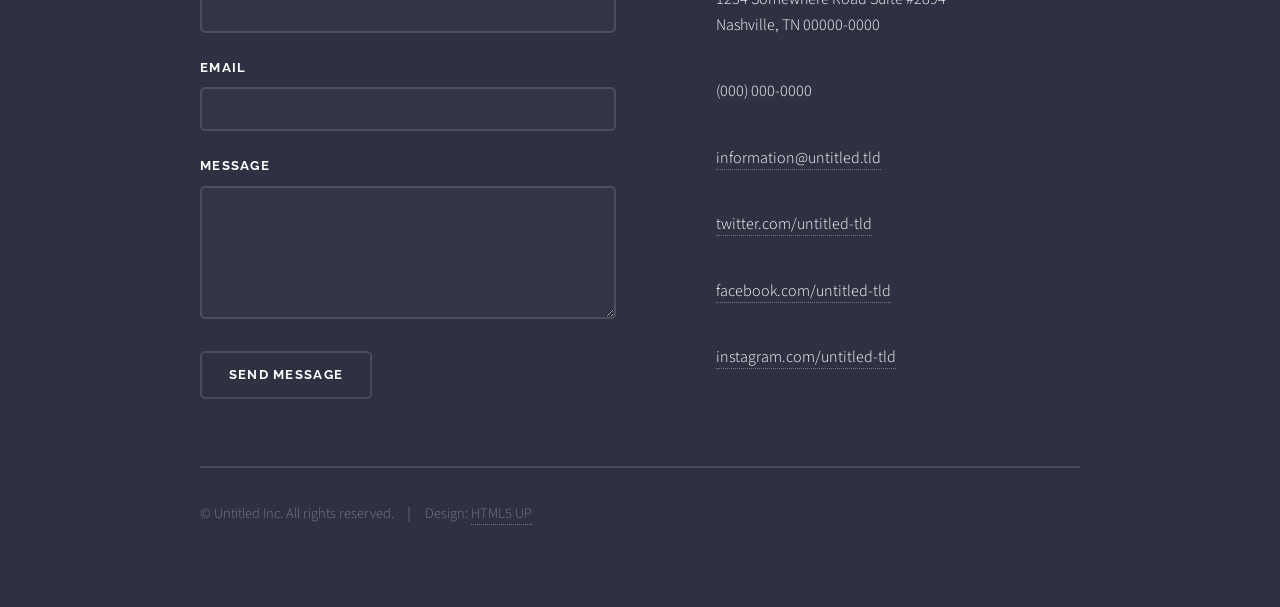
==== commit cf893feb: "dog paragraph" ====
--- a/index.html
+++ b/index.html
@@ -70,7 +70,7 @@
 									<a href="#" class="image"><img src="images/dog-1.jpg" alt="" /></a>
 									<div class="content">
 										<h2 class="major">Dogs</h2>
-										<p>Lorem ipsum dolor sit amet, etiam lorem adipiscing elit. Cras turpis ante, nullam sit amet turpis non, sollicitudin posuere urna. Mauris id tellus arcu. Nunc vehicula id nulla dignissim dapibus. Nullam ultrices, neque et faucibus viverra, ex nulla cursus.</p>
+										<p>Your best friend, my best friend everyone's best friend - there's nothing you won't do for these dirty and slobbery savages.</p>
 										<a href="#" class="special">Learn more</a>
 									</div>
 								</div>
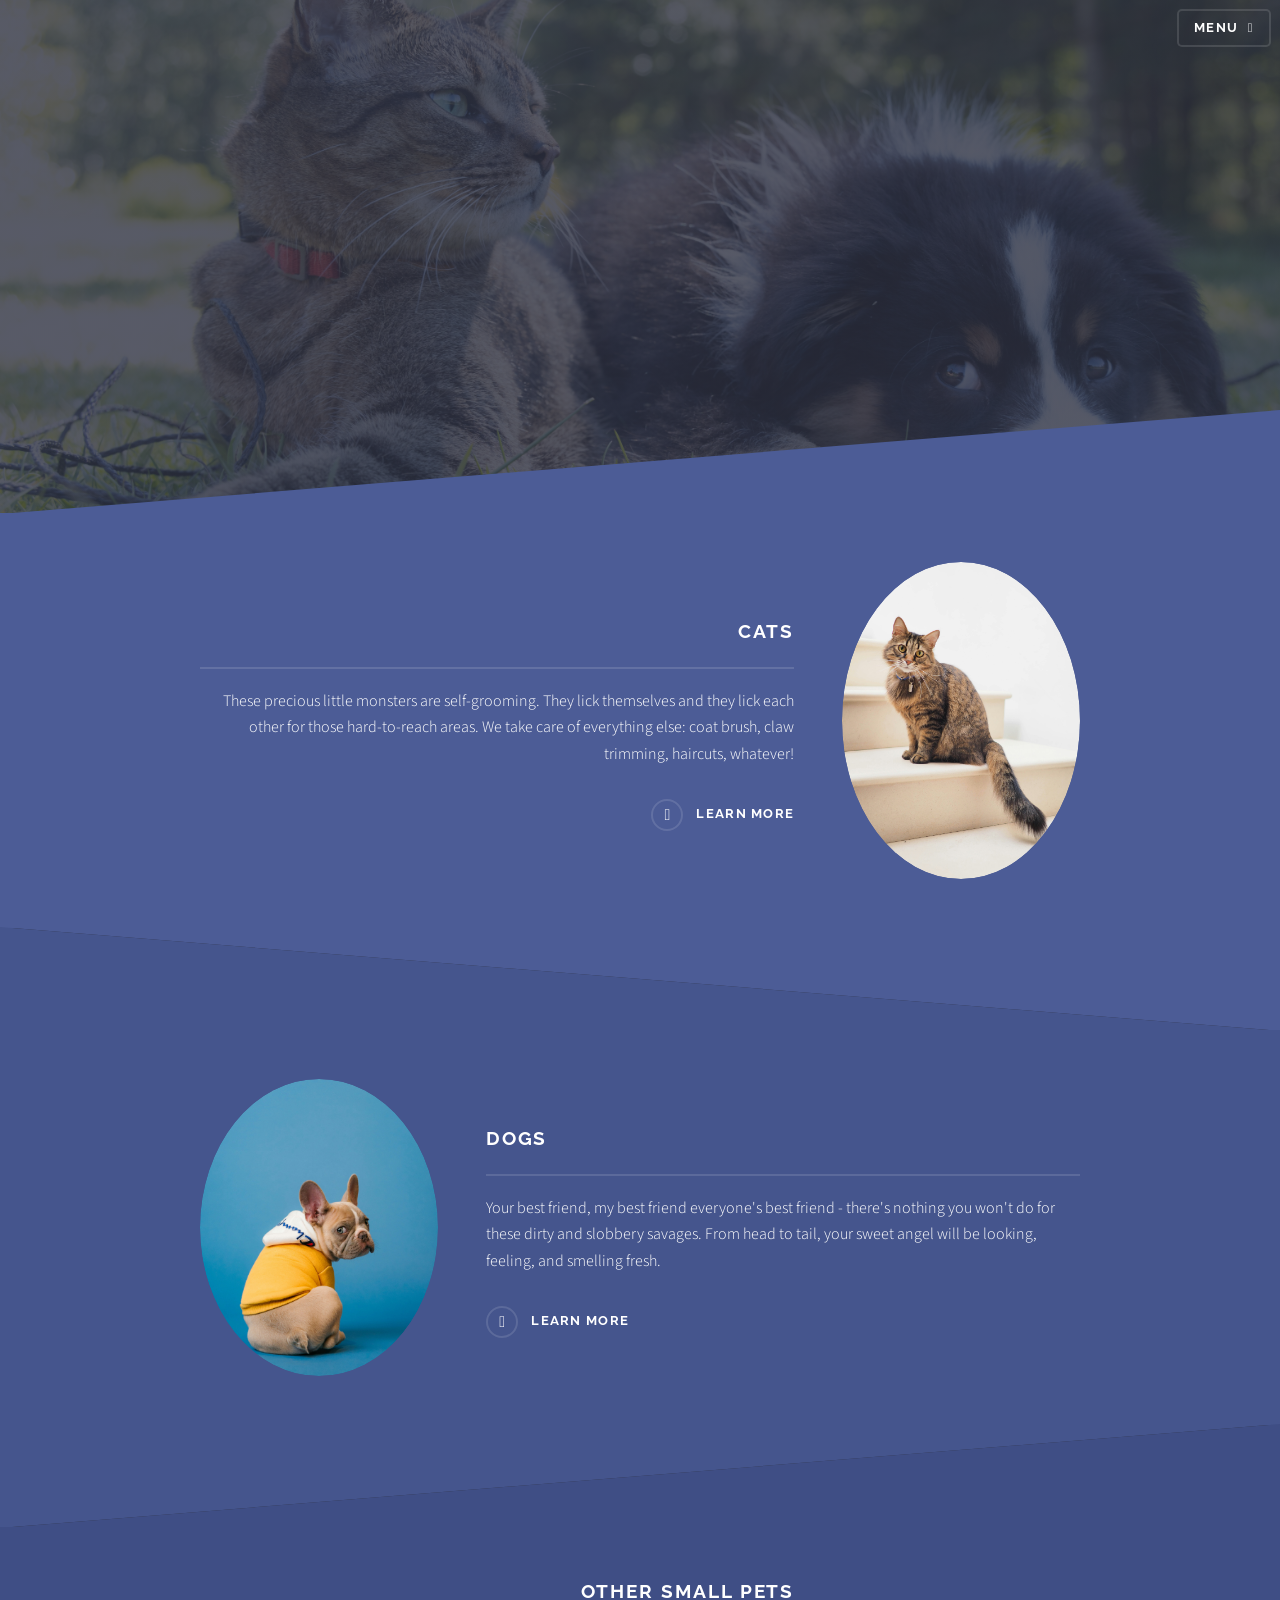
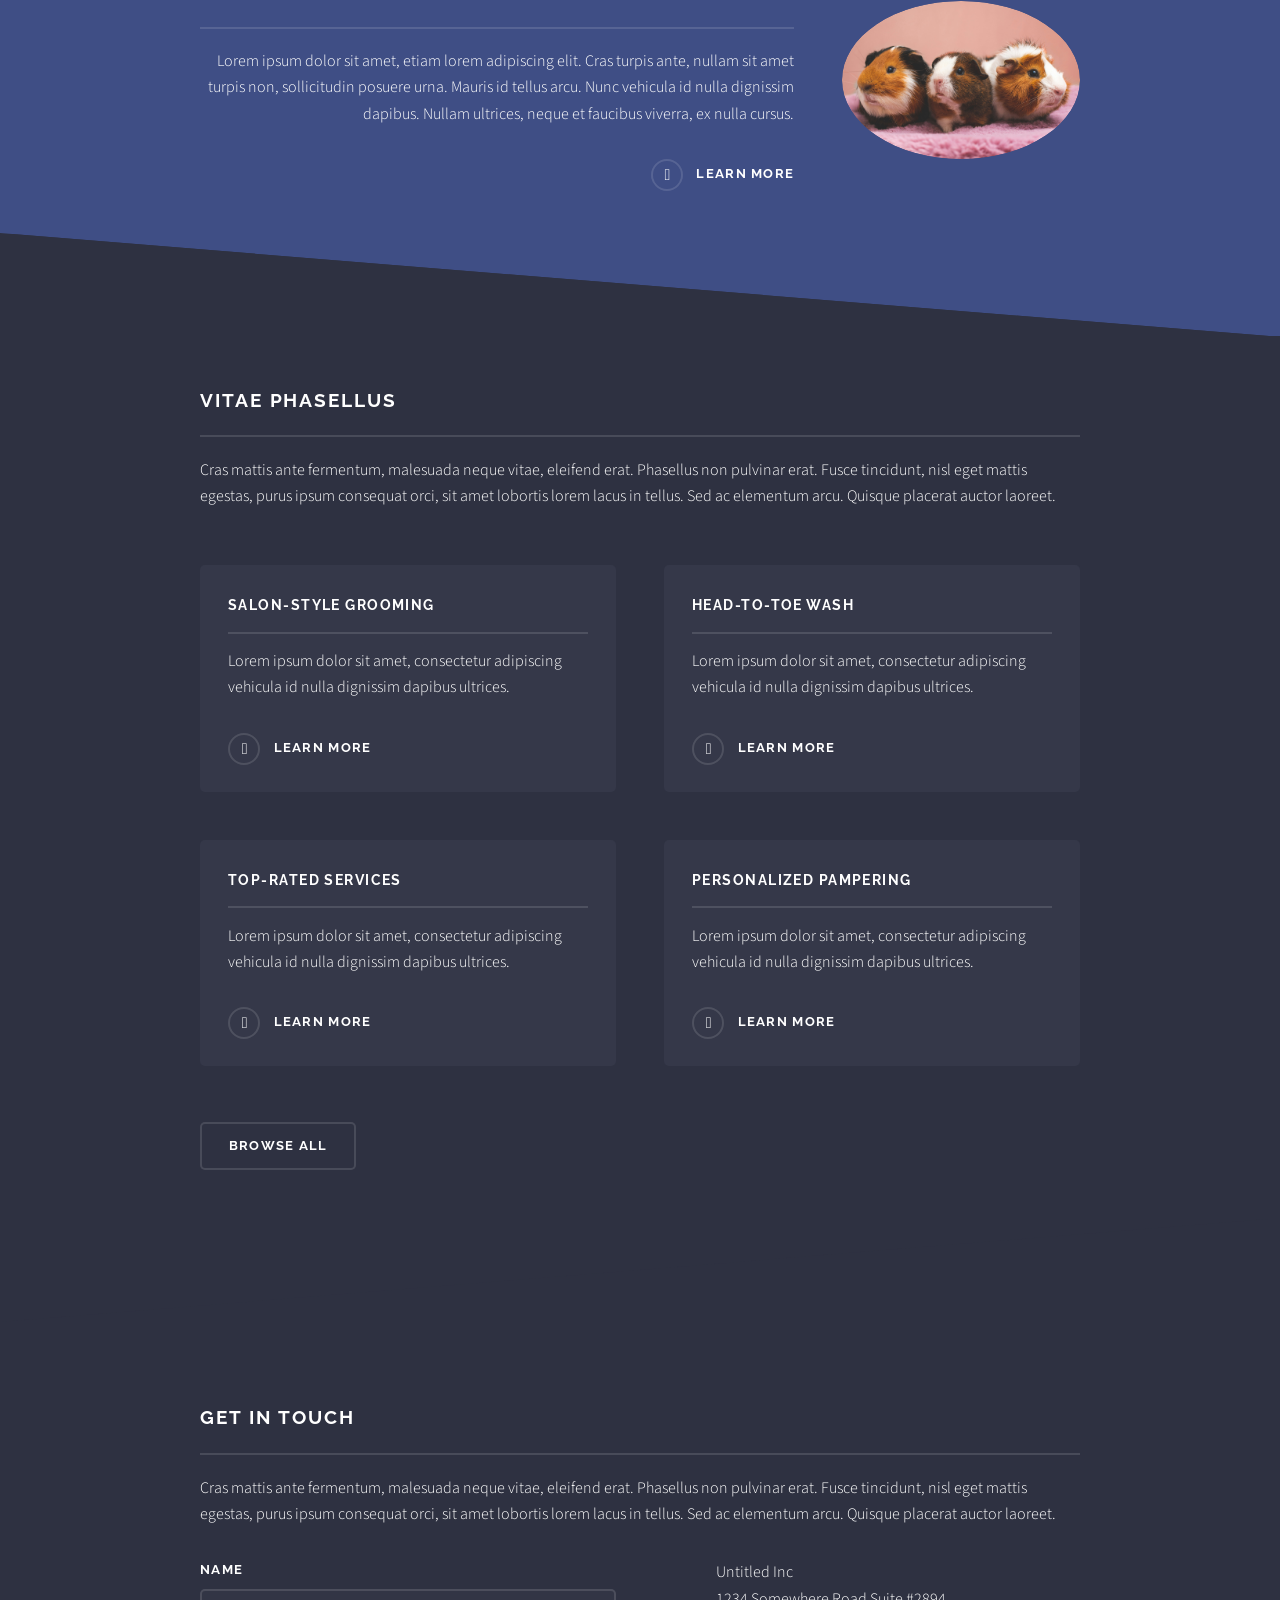
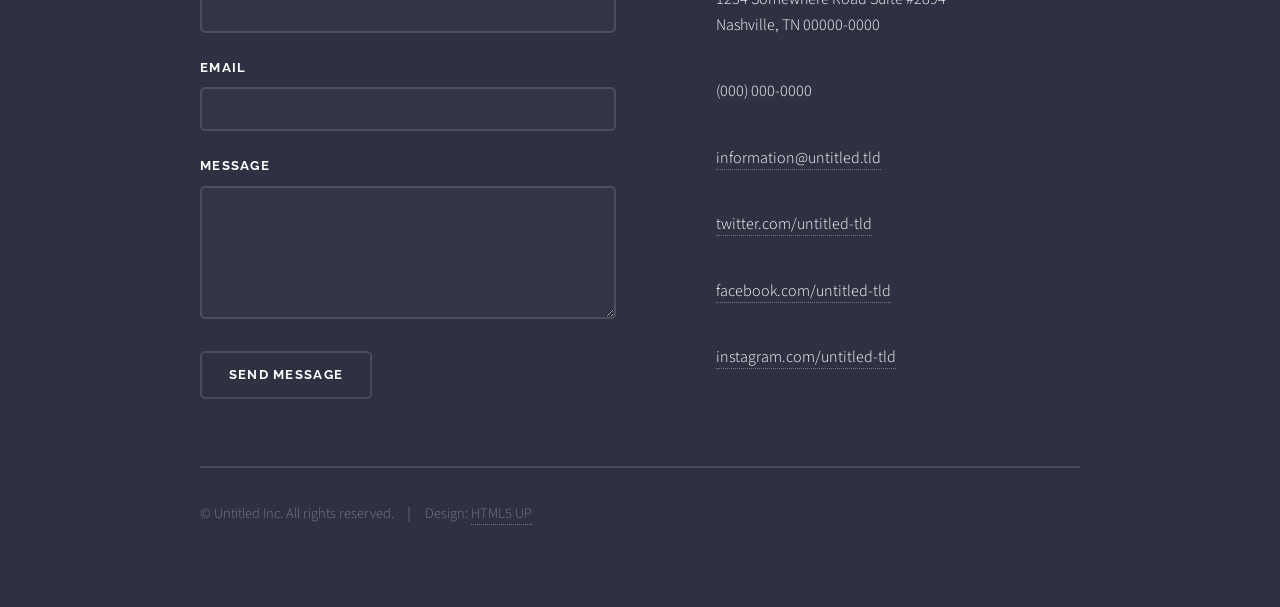
==== commit cce44a28: "dog paragraph" ====
--- a/index.html
+++ b/index.html
@@ -70,7 +70,7 @@
 									<a href="#" class="image"><img src="images/dog-1.jpg" alt="" /></a>
 									<div class="content">
 										<h2 class="major">Dogs</h2>
-										<p>Your best friend, my best friend everyone's best friend - there's nothing you won't do for these dirty and slobbery savages.</p>
+										<p>Your best friend, my best friend everyone's best friend - there's nothing you won't do for these dirty and slobbery savages. From head to tail, your sweet angel will be looking, feeling, and smelling fresh.</p>
 										<a href="#" class="special">Learn more</a>
 									</div>
 								</div>
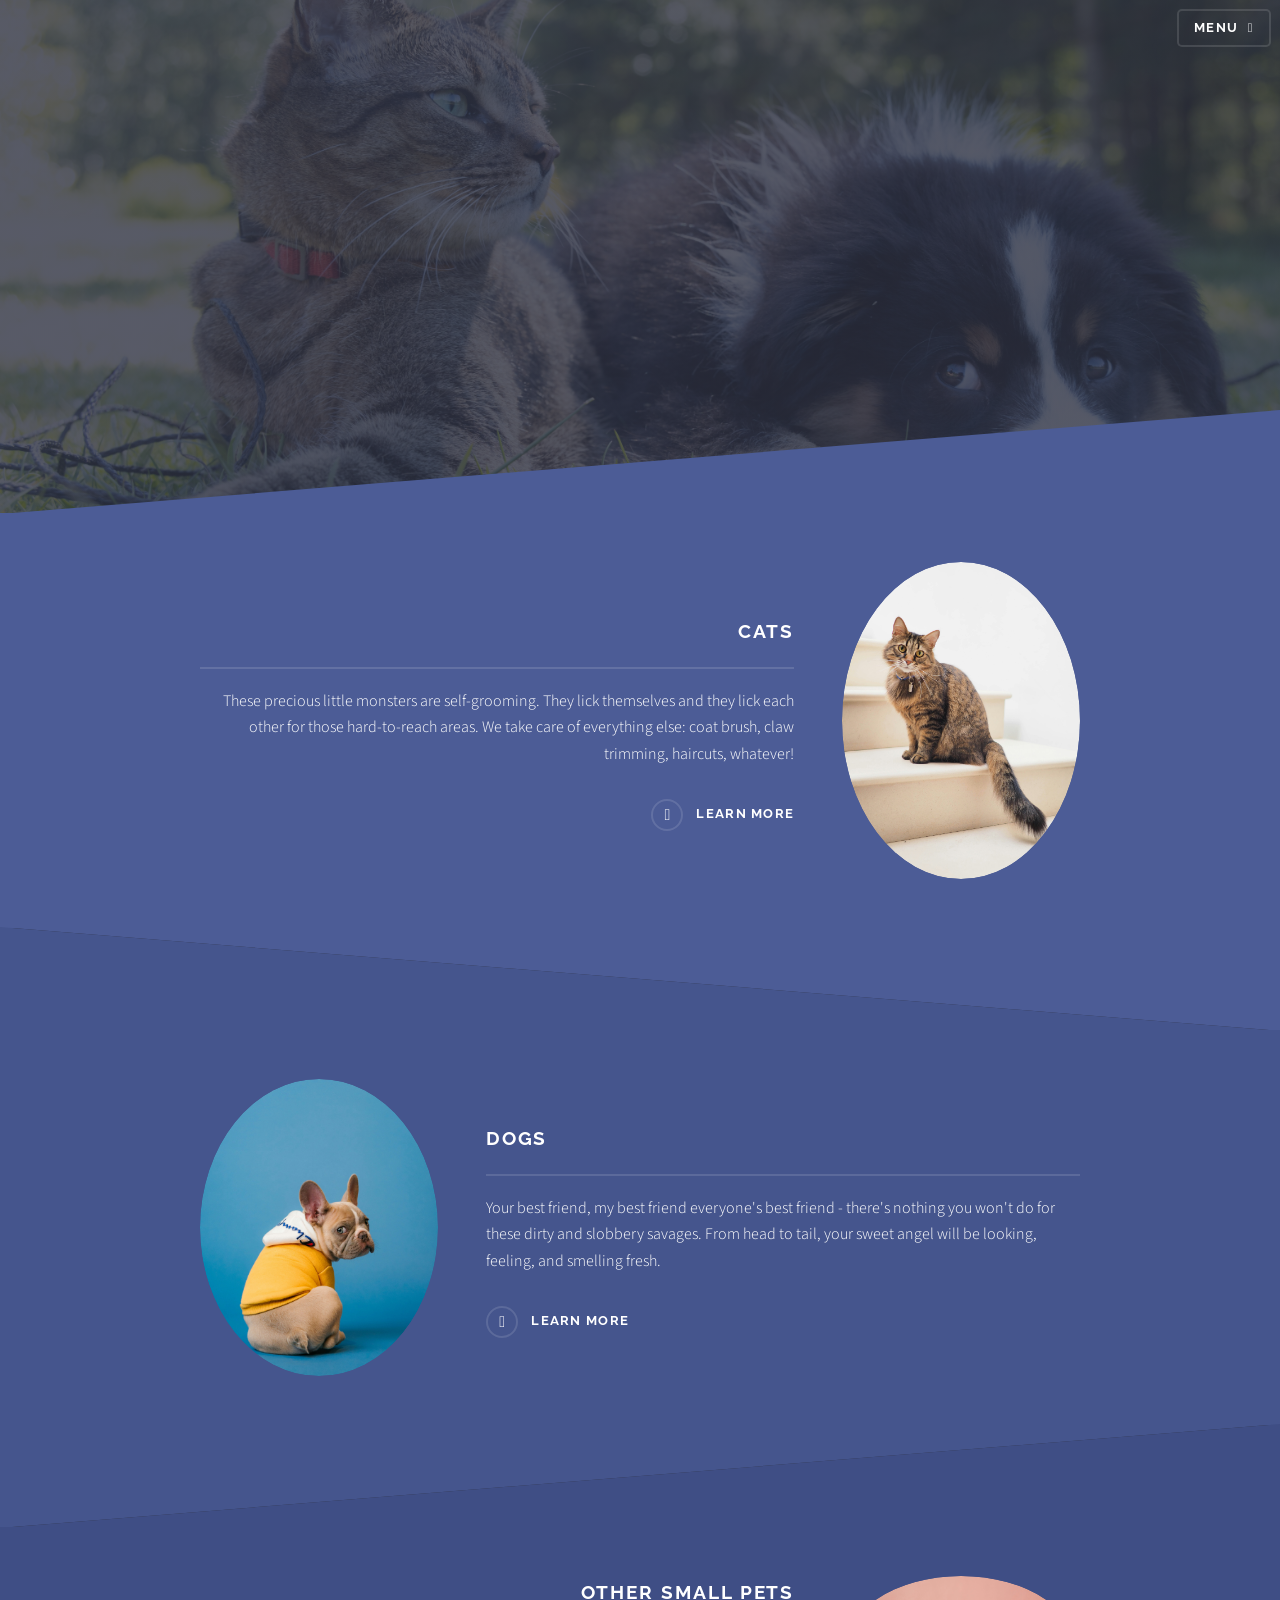
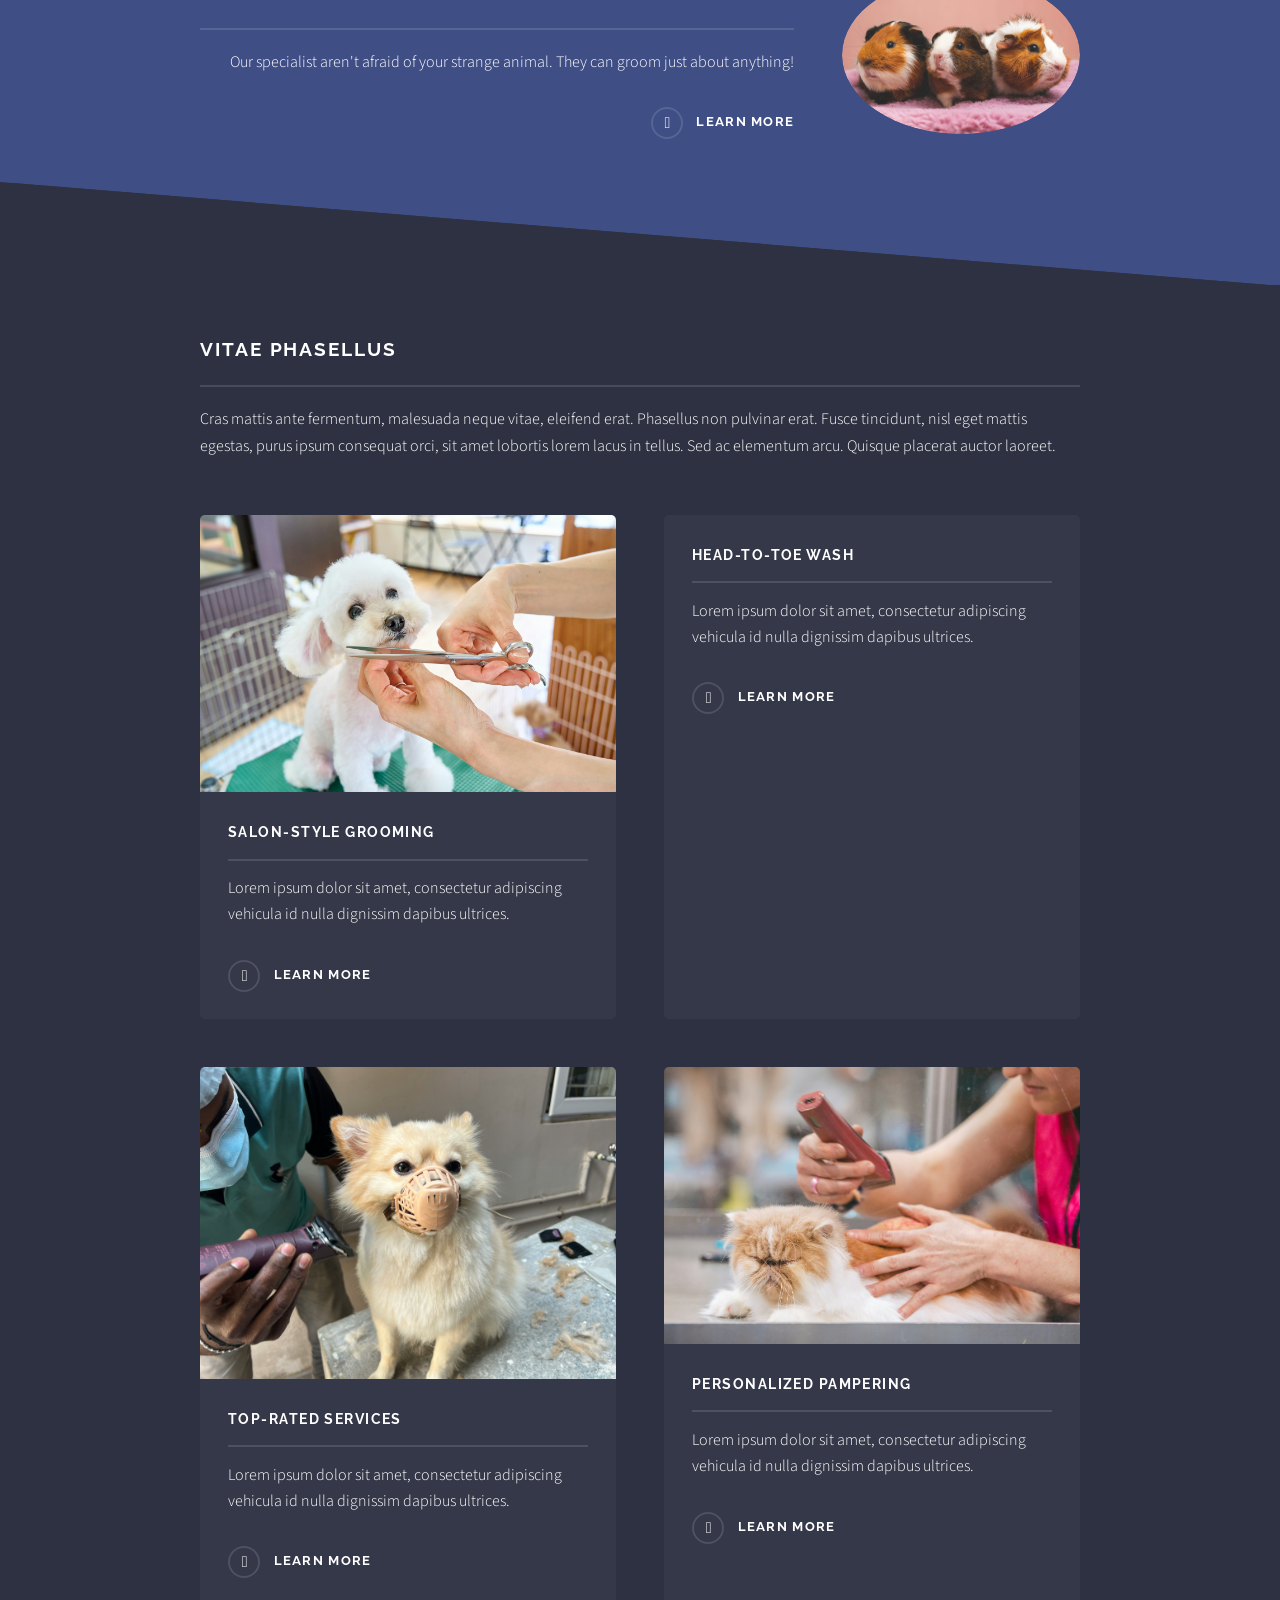
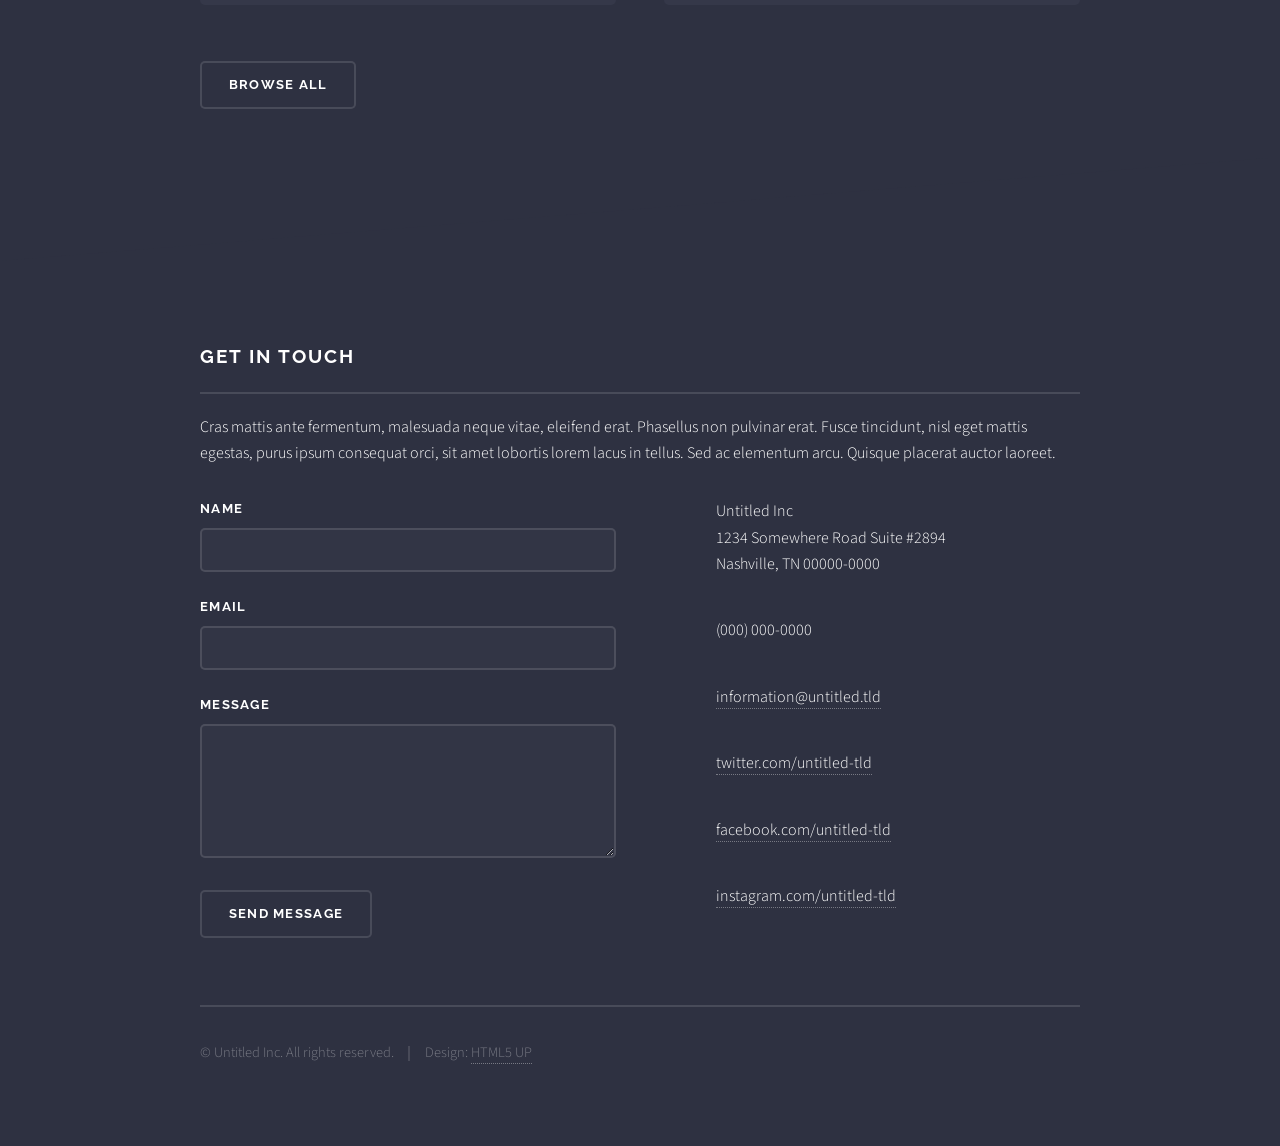
==== commit bc4f889f: "four images from unsplash for services section" ====
--- a/index.html
+++ b/index.html
@@ -82,7 +82,7 @@
 									<a href="#" class="image"><img src="images/guineapigs-1.jpg" alt="" /></a>
 									<div class="content">
 										<h2 class="major">Other small pets</h2>
-										<p>Lorem ipsum dolor sit amet, etiam lorem adipiscing elit. Cras turpis ante, nullam sit amet turpis non, sollicitudin posuere urna. Mauris id tellus arcu. Nunc vehicula id nulla dignissim dapibus. Nullam ultrices, neque et faucibus viverra, ex nulla cursus.</p>
+										<p>Our specialist aren't afraid of your strange animal. They can groom just about anything!</p>
 										<a href="#" class="special">Learn more</a>
 									</div>
 								</div>
@@ -95,25 +95,25 @@
 									<p>Cras mattis ante fermentum, malesuada neque vitae, eleifend erat. Phasellus non pulvinar erat. Fusce tincidunt, nisl eget mattis egestas, purus ipsum consequat orci, sit amet lobortis lorem lacus in tellus. Sed ac elementum arcu. Quisque placerat auctor laoreet.</p>
 									<section class="features">
 										<article>
-											<a href="#" class="image"><img src="images/pic04.jpg" alt="" /></a>
+											<a href="#" class="image"><img src="images/dog-service1.jpg" alt="" /></a>
 											<h3 class="major">Salon-Style Grooming</h3>
 											<p>Lorem ipsum dolor sit amet, consectetur adipiscing vehicula id nulla dignissim dapibus ultrices.</p>
 											<a href="#" class="special">Learn more</a>
 										</article>
 										<article>
-											<a href="#" class="image"><img src="images/pic05.jpg" alt="" /></a>
+											<a href="#" class="image"><img src="images/dog-service2.jpg" alt="" /></a>
 											<h3 class="major">Head-to-toe wash</h3>
 											<p>Lorem ipsum dolor sit amet, consectetur adipiscing vehicula id nulla dignissim dapibus ultrices.</p>
 											<a href="#" class="special">Learn more</a>
 										</article>
 										<article>
-											<a href="#" class="image"><img src="images/pic06.jpg" alt="" /></a>
+											<a href="#" class="image"><img src="images/dog-service3.jpg" alt="" /></a>
 											<h3 class="major">Top-rated Services</h3>
 											<p>Lorem ipsum dolor sit amet, consectetur adipiscing vehicula id nulla dignissim dapibus ultrices.</p>
 											<a href="#" class="special">Learn more</a>
 										</article>
 										<article>
-											<a href="#" class="image"><img src="images/pic07.jpg" alt="" /></a>
+											<a href="#" class="image"><img src="images/cat-service4.jpg" alt="" /></a>
 											<h3 class="major">Personalized Pampering</h3>
 											<p>Lorem ipsum dolor sit amet, consectetur adipiscing vehicula id nulla dignissim dapibus ultrices.</p>
 											<a href="#" class="special">Learn more</a>
